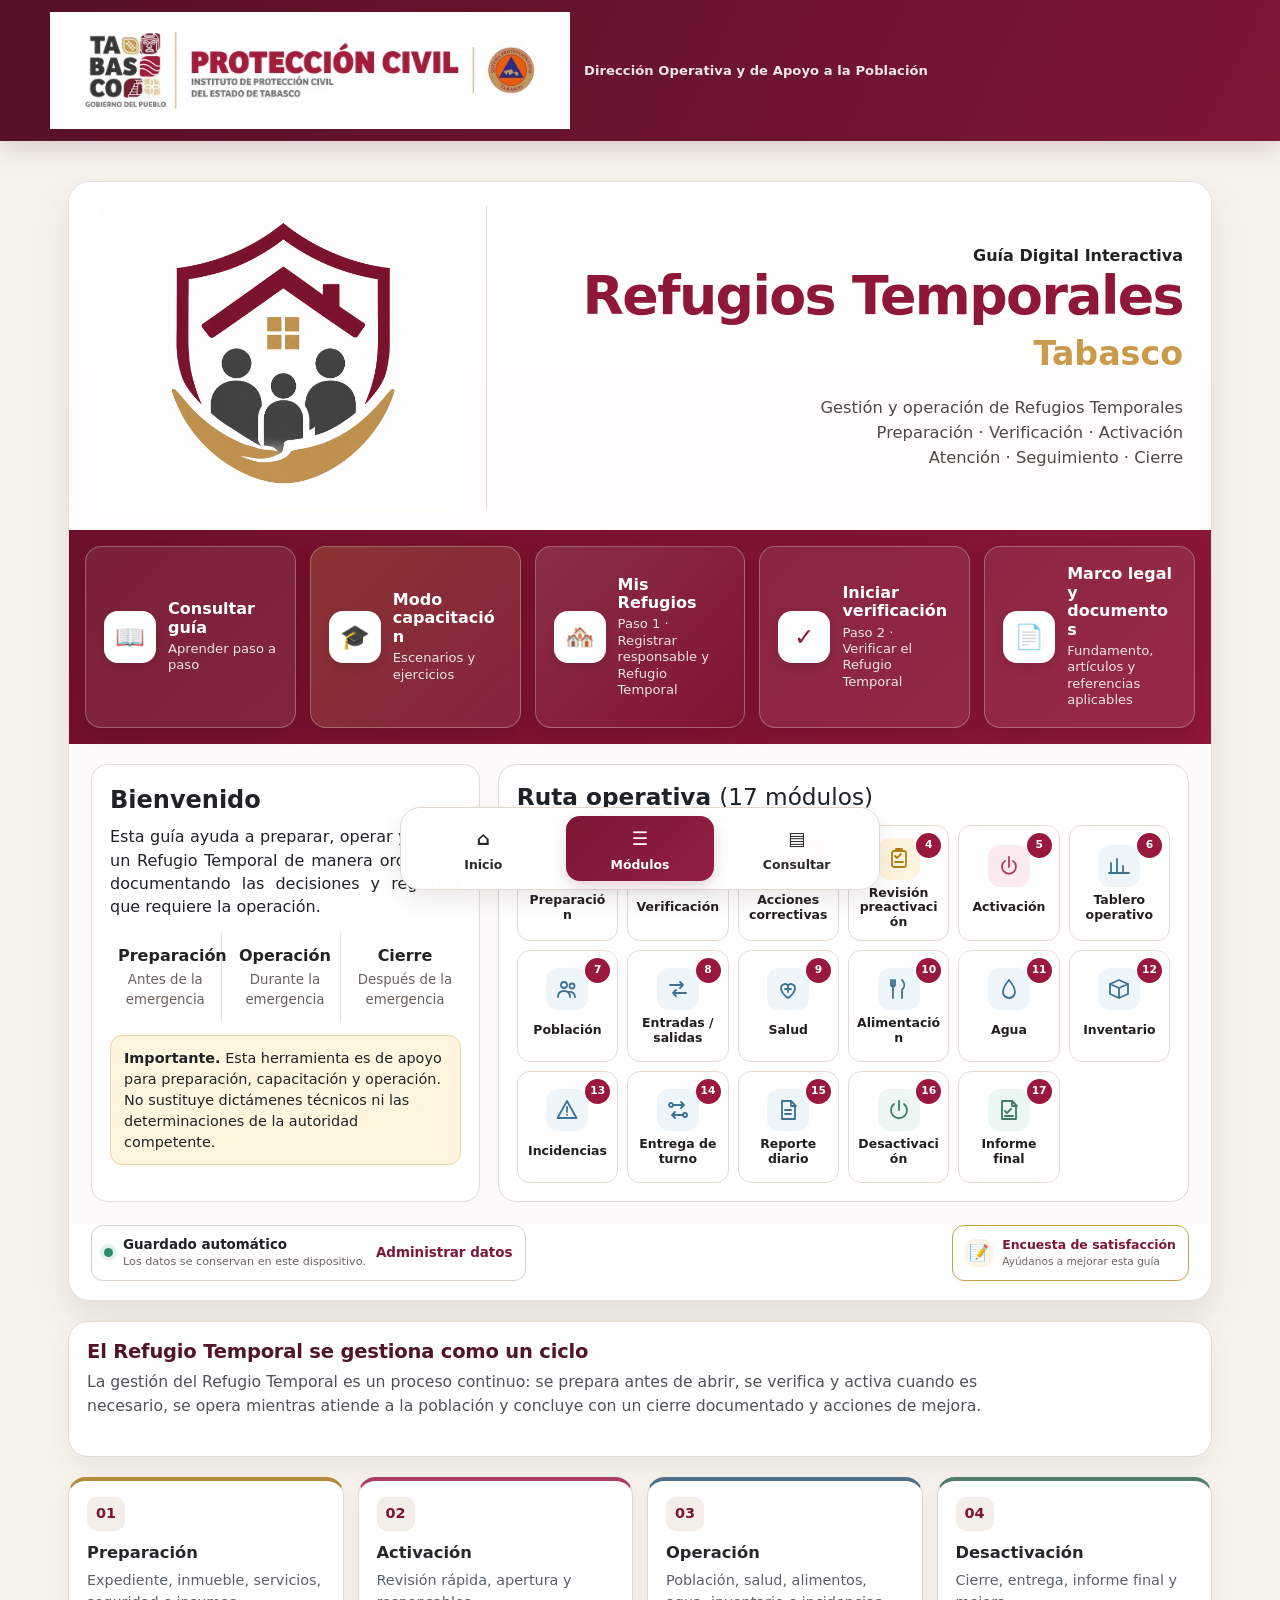
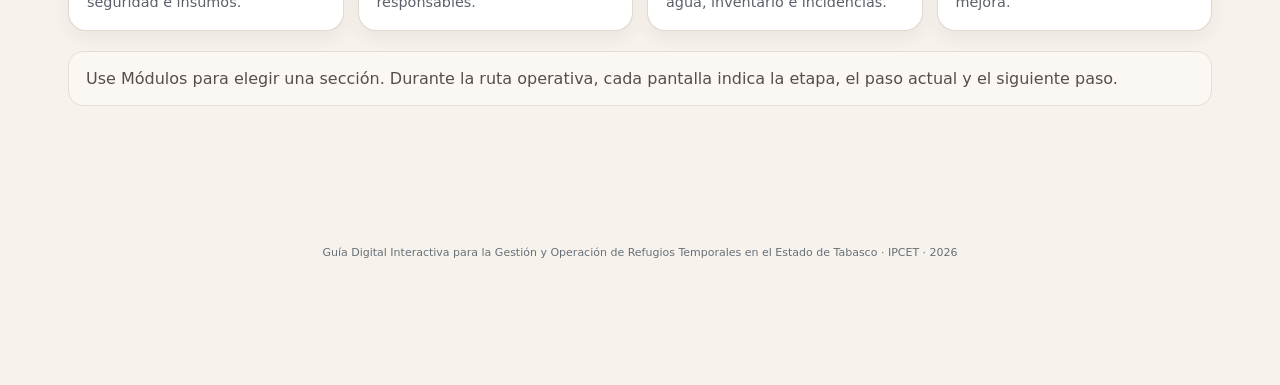
==== index.html @ 78d5c6fa "Add files via upload" ====
<!DOCTYPE html>

<html lang="es">
<head><script async="" src="https://www.googletagmanager.com/gtag/js?id=G-ZYC3YCST48"></script><script>window.dataLayer=window.dataLayer||[];function gtag(){dataLayer.push(arguments);}gtag('js',new Date());gtag('config','G-ZYC3YCST48',{send_page_view:false,allow_google_signals:false,allow_ad_personalization_signals:false});</script>
<meta charset="utf-8"/>
<meta content="width=device-width,initial-scale=1,viewport-fit=cover" name="viewport"/>
<meta content="#7a1833" name="theme-color"/>
<title>Refugios Temporales Tabasco · Guía Digital IPCET</title>
<style>
:root{--vino:#7d1735;--vino2:#571025;--dorado:#b89a62;--crema:#f7f3ec;--papel:#fff;--tinta:#1e2327;--muted:#667079;--line:#e4ded5;--ok:#2f7d5b;--warn:#a86a12;--bad:#b23c42;--soft:#f2eee8;--shadow:0 14px 38px rgba(46,32,27,.09);--r:22px}
*{box-sizing:border-box}html{scroll-behavior:smooth}body{margin:0;background:var(--crema);color:var(--tinta);font-family:Inter,system-ui,-apple-system,"Segoe UI",Roboto,Arial,sans-serif;line-height:1.45}a{color:inherit}.skip{position:absolute;left:-9999px}.top{position:sticky;top:0;z-index:30;background:linear-gradient(115deg,var(--vino2),var(--vino));color:#fff;padding:13px max(18px,env(safe-area-inset-left));box-shadow:0 6px 24px rgba(77,10,35,.18)}.topin{max-width:1180px;margin:auto;display:flex;align-items:center;justify-content:space-between;gap:14px}.brand{display:flex;align-items:center;gap:12px}.mark{width:46px;height:46px;border-radius:50%;border:1px solid rgba(255,255,255,.55);display:grid;place-items:center;font-weight:900;background:rgba(255,255,255,.08)}.brand b{display:block;font-size:14px}.brand small{display:block;opacity:.8;font-size:11px}.topnav{display:flex;gap:7px;overflow:auto;white-space:nowrap}.topnav a{font-size:11px;text-decoration:none;padding:8px 10px;border-radius:999px;background:rgba(255,255,255,.08)}.topnav a:hover{background:rgba(255,255,255,.16)}main{max-width:1180px;margin:auto;padding:22px 18px 90px}.hero{border-radius:30px;overflow:hidden;color:#fff;background:linear-gradient(125deg,rgba(76,12,32,.98),rgba(127,24,54,.94)),radial-gradient(circle at 80% 10%,#d8c096,transparent 35%);box-shadow:var(--shadow);padding:50px;margin-bottom:18px}.kicker{text-transform:uppercase;letter-spacing:.18em;font-size:10px;font-weight:900;color:#e6d4b8}.hero h1{font-size:clamp(36px,6vw,62px);line-height:1;margin:14px 0 12px;max-width:900px}.hero p{max-width:850px;color:#f4e9ed;font-size:16px}.hero-actions{display:flex;gap:10px;flex-wrap:wrap;margin-top:24px}.btn,.linkbtn{appearance:none;border:0;border-radius:12px;padding:12px 16px;font-weight:850;font-size:13px;text-decoration:none;display:inline-flex;align-items:center;justify-content:center;gap:7px;cursor:pointer}.primary{background:var(--vino);color:#fff}.hero .primary{background:#fff;color:var(--vino)}.secondary{background:#eee8e0;color:#493d40}.outline{border:1px solid rgba(255,255,255,.4);color:#fff;background:transparent}.phasegrid{display:grid;grid-template-columns:repeat(4,1fr);gap:12px;margin:20px 0}.phase{background:#fff;border:1px solid var(--line);border-radius:18px;padding:18px;text-decoration:none;box-shadow:0 6px 18px rgba(42,32,28,.04)}.phase span{width:34px;height:34px;display:grid;place-items:center;border-radius:11px;background:var(--soft);color:var(--vino);font-weight:900}.phase b{display:block;margin-top:12px}.phase small{display:block;color:var(--muted);margin-top:3px}.section{scroll-margin-top:88px;margin:34px 0}.section-head{display:flex;justify-content:space-between;gap:14px;align-items:flex-start;margin-bottom:14px}.section-head h2{font-size:30px;line-height:1.08;margin:5px 0}.section-head p{color:var(--muted);max-width:820px;margin:0}.eyebrow{font-size:10px;text-transform:uppercase;letter-spacing:.17em;font-weight:900;color:var(--vino)}.card{background:#fff;border:1px solid var(--line);border-radius:var(--r);padding:22px;box-shadow:0 6px 20px rgba(45,33,28,.04);margin-bottom:14px}.notice{padding:15px 17px;border-radius:15px;background:#fbf8f3;border:1px solid var(--line);color:#554e4a}.notice.warn{background:#fff5e2;border-color:#edd6a7;color:#74500e}.notice.danger{background:#fbe9e9;border-color:#efc5c5;color:#7e292e}.notice.ok{background:#eaf5ef;border-color:#c6dfd1;color:#245e46}.grid2{display:grid;grid-template-columns:repeat(2,minmax(0,1fr));gap:12px}.grid3{display:grid;grid-template-columns:repeat(3,minmax(0,1fr));gap:12px}.grid4{display:grid;grid-template-columns:repeat(4,minmax(0,1fr));gap:12px}.field label,.lab{display:block;font-size:12px;font-weight:800;margin:7px 0 5px;color:#4f4947}.field input,.field select,.field textarea,input[type=text],input[type=number],input[type=tel],input[type=datetime-local],select,textarea{width:100%;border:1px solid #d8d1c7;border-radius:11px;padding:11px 12px;font:inherit;background:#fff}.field textarea,textarea{min-height:92px;resize:vertical}.statrow{display:grid;grid-template-columns:repeat(4,1fr);gap:10px}.stat{padding:16px;border-radius:16px;background:#f4f1ec}.stat small{display:block;color:var(--muted)}.stat strong{font-size:27px}.stat.ok{background:#eaf5ef}.stat.warn{background:#fff3d9}.stat.bad{background:#f9e5e6}.module-detail{border:1px solid var(--line);background:#fff;border-radius:18px;margin:12px 0;overflow:hidden}.module-detail summary{cursor:pointer;display:grid;grid-template-columns:42px 1fr auto;align-items:center;gap:10px;padding:16px 18px;background:#fbf9f6;list-style:none}.module-detail summary::-webkit-details-marker{display:none}.module-detail summary span{width:34px;height:34px;border-radius:11px;background:#efe9e2;display:grid;place-items:center;color:var(--vino);font-weight:900}.module-detail summary b{font-size:16px}.module-detail summary em{font-size:11px;color:var(--muted);font-style:normal}.detail-body{padding:0}.check-row{padding:16px 18px;border-top:1px solid #eee9e2;display:grid;grid-template-columns:minmax(0,1fr) 320px;gap:12px 18px}.check-copy strong{display:block;font-size:14px}.check-copy small{display:block;color:var(--muted);margin-top:5px}.qcode{font-size:10px;color:var(--muted);margin-bottom:5px}.tag{border-radius:999px;padding:3px 7px;font-size:9px;font-weight:900;text-transform:uppercase;letter-spacing:.04em}.tag.crit{background:#f7dfe1;color:var(--bad)}.tag.imp{background:#fff0d5;color:var(--warn)}.tag.inf{background:#e8eef4;color:#375b78}.choices{border:0;padding:0;margin:0;display:grid;grid-template-columns:repeat(2,1fr);gap:7px}.choices label,.mini-choices label{border:1px solid #ded7cd;background:#fff;border-radius:10px;padding:8px 9px;font-size:11px;display:flex;align-items:center;gap:6px}.evidence{grid-column:1/-1;display:grid;grid-template-columns:1fr auto;gap:8px}.photo-label{border:1px dashed #c7bdb2;border-radius:10px;padding:9px 12px;font-size:11px;color:#5c5350;cursor:pointer}.photo-label input{display:none}.progressbox{background:#fff;border:1px solid var(--line);border-radius:16px;padding:14px 17px;margin:12px 0;display:flex;align-items:center;gap:14px}.bar{height:9px;flex:1;background:#ece7e1;border-radius:999px;overflow:hidden}.bar i{height:100%;display:block;background:linear-gradient(90deg,var(--vino),#aa4467);width:0}.quick-row{display:grid;grid-template-columns:46px 1fr 230px;gap:10px;align-items:center;padding:13px 0;border-bottom:1px solid #eee8e1}.quick-row>strong{color:var(--vino)}.mini-choices{display:flex;gap:5px;justify-content:flex-end}.mini-choices label{padding:7px 9px}.calcgrid{display:grid;grid-template-columns:repeat(4,1fr);gap:12px}.calc{background:#fff;border:1px solid var(--line);border-radius:18px;padding:18px}.calc span{font-size:11px;color:var(--muted)}.calc strong{display:block;font-size:26px;margin-top:5px}.tablewrap{overflow:auto;background:#fff;border:1px solid var(--line);border-radius:18px}.tablewrap table{border-collapse:collapse;width:100%;min-width:760px}.tablewrap th,.tablewrap td{text-align:left;padding:12px;border-bottom:1px solid #eee9e2;font-size:12px}.tablewrap th{background:#faf8f5;color:#59514e}.guidegrid{display:grid;grid-template-columns:repeat(2,1fr);gap:12px}.guidecard{background:#fff;border:1px solid var(--line);border-radius:18px;padding:20px}.guidecard h3{margin-top:0;color:var(--vino)}.guidecard ul{padding-left:18px;color:#4d4a48}.guidecard li{margin:6px 0}.rolegrid{display:grid;grid-template-columns:repeat(2,1fr);gap:12px}.role{background:#fff;border:1px solid var(--line);border-radius:18px;padding:18px}.role h4{margin:0 0 7px;color:var(--vino)}.role p{margin:0;color:var(--muted);font-size:13px}.shift-row{display:flex;gap:10px;border-bottom:1px solid #eee8e1;padding:13px 0}.shift-row span{display:block}.shift-row b{display:block}.shift-row small{display:block;color:var(--muted);margin-top:3px}.actions{display:flex;gap:9px;flex-wrap:wrap;margin-top:14px}.subnav{position:sticky;bottom:10px;z-index:20;background:rgba(255,255,255,.94);backdrop-filter:blur(10px);border:1px solid var(--line);border-radius:18px;padding:8px;display:flex;gap:6px;overflow:auto;box-shadow:var(--shadow)}.subnav a{text-decoration:none;font-size:11px;font-weight:800;padding:9px 11px;border-radius:11px;white-space:nowrap}.subnav a:hover{background:#efeae3}.source{font-size:11px;color:var(--muted)}.foot{text-align:center;color:var(--muted);font-size:11px;margin:34px 0}.only-js{display:none}.js .only-js{display:inline-flex}.noscript{margin-bottom:15px}.training{border:2px dashed #d0b77d;background:#fffaf0}.hidden{display:none!important}@media(max-width:850px){.topnav{display:none}.hero{padding:34px 25px}.phasegrid,.grid4,.calcgrid,.statrow{grid-template-columns:repeat(2,1fr)}.grid3{grid-template-columns:1fr}.guidegrid,.rolegrid{grid-template-columns:1fr}.check-row{grid-template-columns:1fr}.evidence{grid-column:auto}.quick-row{grid-template-columns:42px 1fr}.mini-choices{grid-column:1/-1;justify-content:flex-start}.grid2{grid-template-columns:1fr}.section-head{display:block}.module-detail summary{grid-template-columns:38px 1fr}.module-detail summary em{grid-column:2}.subnav{border-radius:15px}}
@media(max-width:520px){main{padding:15px 14px 85px}.hero{border-radius:22px;padding:28px 21px}.hero h1{font-size:40px}.phasegrid,.calcgrid,.statrow{grid-template-columns:1fr 1fr}.card{padding:17px}.check-row{padding:14px}.choices{grid-template-columns:1fr 1fr}.evidence{grid-template-columns:1fr}.brand small{display:none}}
@media print{.top,.subnav,.actions,.photo-label,.noscript{display:none!important}body{background:#fff}.hero{color:#000;background:#fff;box-shadow:none;border:1px solid #ddd}.hero p{color:#333}.section{page-break-inside:auto}.module-detail{break-inside:avoid}.check-row{break-inside:avoid}.card{box-shadow:none}.hero .kicker{color:#7d1735}}

/* v8 · Rediseño responsive y experiencia móvil */
.mark-text{width:auto;min-width:58px;padding:0 11px;border-radius:14px;font-size:12px;letter-spacing:.08em}
.moregrid{display:grid;grid-template-columns:repeat(4,minmax(0,1fr));gap:10px}.moregrid a{background:#fff;border:1px solid var(--line);border-radius:15px;padding:15px;text-decoration:none;font-weight:800;box-shadow:0 4px 14px rgba(45,33,28,.035)}
.subnav{display:grid;grid-template-columns:repeat(5,1fr);overflow:visible;position:fixed;left:max(10px,env(safe-area-inset-left));right:max(10px,env(safe-area-inset-right));bottom:max(8px,env(safe-area-inset-bottom));max-width:700px;margin:auto;padding:7px 6px;border-radius:20px}
.subnav a{min-width:0;padding:7px 3px;text-align:center;display:flex;flex-direction:column;align-items:center;gap:2px;font-size:10px}.subnav a span{font-size:16px;line-height:1}.subnav a b{font-size:10px}.subnav a:active{background:#f2ece6}
.field input,.field select,.field textarea,input[type=text],input[type=number],input[type=tel],input[type=datetime-local],input[type=date],input[type=time],select,textarea{min-height:48px;padding:10px 12px}
.field textarea,textarea{min-height:86px}
.section-head h2{letter-spacing:-.02em}.card h3{margin-top:0}.actions .btn,.actions .linkbtn{min-height:46px}
@media(max-width:850px){main{padding-bottom:110px}.moregrid{grid-template-columns:repeat(2,minmax(0,1fr))}.top{padding-top:max(11px,env(safe-area-inset-top));}.topin{gap:8px}.brand{min-width:0}.brand b{font-size:13px;white-space:nowrap;overflow:hidden;text-overflow:ellipsis}.hero{margin-top:2px}.grid2,.grid3,.grid4,.calcgrid,.statrow{grid-template-columns:1fr}.phasegrid{grid-template-columns:repeat(2,1fr)}.check-row{grid-template-columns:1fr}.quick-row{grid-template-columns:36px 1fr}.mini-choices{grid-column:1/-1;display:grid;grid-template-columns:repeat(3,1fr);width:100%}.choices{grid-template-columns:repeat(2,1fr)}.evidence{grid-template-columns:1fr}.tablewrap table{min-width:620px}}
@media(max-width:600px){body{font-size:15px}.top{padding-left:14px;padding-right:14px}.mark-text{min-width:52px;height:40px;font-size:10px}.brand small{display:none}.brand b{font-size:14px}.hero{padding:27px 20px;border-radius:21px}.hero h1{font-size:34px;line-height:1.03}.hero p{font-size:14px}.hero-actions{display:grid;grid-template-columns:1fr}.hero-actions .linkbtn{width:100%;min-height:48px}.phasegrid{grid-template-columns:1fr 1fr;gap:8px}.phase{padding:14px}.phase b{font-size:13px}.phase small{font-size:11px}.section{margin:26px 0;scroll-margin-top:76px}.section-head h2{font-size:27px}.section-head p{font-size:14px}.card{padding:16px;border-radius:18px}.grid2,.grid3,.grid4,.calcgrid,.statrow,.guidegrid,.rolegrid{grid-template-columns:1fr!important}.field label,.lab{font-size:13px}.field input,.field select,.field textarea,input[type=text],input[type=number],input[type=tel],input[type=datetime-local],input[type=date],input[type=time],select,textarea{font-size:16px;min-height:48px}.stat{padding:14px}.stat strong{font-size:24px}.module-detail{border-radius:16px}.module-detail summary{padding:14px;grid-template-columns:36px 1fr}.module-detail summary b{font-size:14px}.check-row{padding:14px 14px 16px;gap:10px}.check-copy strong{font-size:14px;line-height:1.35}.choices{grid-template-columns:1fr 1fr}.choices label,.mini-choices label{min-height:44px;font-size:12px}.progressbox{display:block}.progressbox .bar{margin-top:9px}.calc{padding:15px}.calc strong{font-size:23px}.moregrid{grid-template-columns:1fr 1fr;gap:8px}.moregrid a{padding:13px 11px;font-size:12px}.actions{display:grid;grid-template-columns:1fr}.actions .btn,.actions .linkbtn{width:100%}.subnav{left:8px;right:8px;bottom:max(7px,env(safe-area-inset-bottom));padding:6px 4px}.subnav a{padding:6px 1px}.subnav a b{font-size:9px}.subnav a span{font-size:15px}.tablewrap{margin-left:-2px;margin-right:-2px}.source{font-size:10px}}
@media(max-width:390px){main{padding-left:11px;padding-right:11px}.hero h1{font-size:31px}.phasegrid,.moregrid{grid-template-columns:1fr}.choices{grid-template-columns:1fr 1fr}.subnav a b{font-size:8.5px}.section-head h2{font-size:25px}}

/* v8 · Navegación por módulos desplegables */
.section.collapsible{margin:14px 0;border:1px solid var(--line);border-radius:22px;background:rgba(255,255,255,.42);overflow:hidden;box-shadow:0 5px 18px rgba(45,33,28,.035)}
.section.collapsible>.section-head{margin:0;padding:17px 18px;align-items:center;background:#fff;cursor:pointer}
.section.collapsible>.section-head h2{font-size:23px;margin:3px 0 4px}
.section.collapsible>.section-head p{font-size:13px;display:-webkit-box;-webkit-line-clamp:2;-webkit-box-orient:vertical;overflow:hidden}

.section.collapsible.is-open{background:transparent;border-color:transparent;overflow:visible;box-shadow:none}
.section.collapsible.is-open>.section-head{border:1px solid var(--line);border-radius:20px;margin-bottom:12px;box-shadow:0 5px 18px rgba(45,33,28,.035)}
.section-toggle{flex:0 0 auto;border:1px solid #ded6cc;background:#f3eee8;color:#4a4140;border-radius:12px;min-height:44px;padding:9px 13px;font:inherit;font-size:12px;font-weight:850;cursor:pointer;white-space:nowrap}
.section.is-open .section-toggle{background:var(--vino);color:#fff;border-color:var(--vino)}
.section-toggle:focus-visible,.section-head:focus-within{outline:3px solid rgba(125,23,53,.18);outline-offset:2px}
.section.collapsible .card:last-child,.section.collapsible .tablewrap:last-child{margin-bottom:4px}
.module-detail.verify-group:not([open]) .detail-body{display:none}
@media(max-width:850px){.section.collapsible>.section-head{display:grid;grid-template-columns:minmax(0,1fr) auto;gap:10px;padding:15px}.section.collapsible>.section-head>div:first-child{min-width:0}.section.collapsible>.section-head>.tag{grid-column:1}.section-toggle{grid-column:2;grid-row:1 / span 2;align-self:center;padding:9px 11px}.section.collapsible>.section-head h2{font-size:21px}.section.collapsible>.section-head p{-webkit-line-clamp:2}.section.collapsible.is-open>.section-head{border-radius:17px}}
@media(max-width:520px){.section.collapsible{border-radius:18px}.section.collapsible>.section-head{padding:13px}.section.collapsible>.section-head h2{font-size:19px}.section.collapsible>.section-head p{font-size:12px}.section-toggle{font-size:11px;min-height:42px;padding:8px 9px}}

/* v10 · Guardado local y respaldo */
.save-panel{display:flex;align-items:center;justify-content:space-between;gap:12px;flex-wrap:wrap;background:#fff;border:1px solid var(--line);border-radius:18px;padding:13px 15px;margin:0 0 18px;box-shadow:0 5px 18px rgba(45,33,28,.035)}
.save-state{display:flex;align-items:center;gap:10px;min-width:0}.save-dot{width:10px;height:10px;border-radius:50%;background:var(--ok);box-shadow:0 0 0 4px rgba(47,125,91,.10);flex:0 0 auto}.save-dot.pending{background:var(--warn);box-shadow:0 0 0 4px rgba(168,106,18,.10)}.save-dot.error{background:var(--bad);box-shadow:0 0 0 4px rgba(178,60,66,.10)}
.save-copy b{display:block;font-size:12px}.save-copy small{display:block;color:var(--muted);font-size:10px;margin-top:1px}.save-tools{display:flex;gap:7px;flex-wrap:wrap}.save-tools .btn{padding:9px 11px;font-size:11px;min-height:40px}.filebtn input{display:none}
@media(max-width:520px){.save-panel{align-items:stretch}.save-state{width:100%}.save-tools{display:grid;grid-template-columns:1fr 1fr;width:100%}.save-tools .btn{width:100%}.save-tools .wide{grid-column:1/-1}}

/* v10 · Navegación por pantallas independientes, compatible sin JavaScript */
.section.collapsible,.module-menu-page{display:none!important;margin:20px 0 34px;border:0;background:transparent;box-shadow:none;overflow:visible}
.section.collapsible:target,.module-menu-page:target{display:block!important}
.section.collapsible:target>:not(.section-head){display:revert!important}
.section.collapsible:target>.grid2,.section.collapsible:target>.grid3,.section.collapsible:target>.grid4,.section.collapsible:target>.guidegrid,.section.collapsible:target>.rolegrid{display:grid!important}
.section.collapsible:target>.card,.section.collapsible:target>.tablewrap,.section.collapsible:target>.progressbox,.section.collapsible:target>.module-detail,.section.collapsible:target>.actions{display:block}
.section.collapsible>.section-head,.module-menu-page>.section-head{display:flex;background:#fff;border:1px solid var(--line);border-radius:20px;padding:16px 18px;margin-bottom:14px;box-shadow:0 5px 18px rgba(45,33,28,.035)}
.section-toggle{display:inline-flex;align-items:center;justify-content:center;text-decoration:none}
.module-menu-groups{display:grid;gap:16px}
.menu-group{background:#fff;border:1px solid var(--line);border-radius:22px;padding:18px;box-shadow:0 6px 20px rgba(45,33,28,.04)}
.menu-group h3{margin:0 0 13px;color:var(--vino);font-size:17px}
.module-menu-grid{display:grid;grid-template-columns:repeat(3,minmax(0,1fr));gap:10px}
.module-menu-grid a{min-width:0;text-decoration:none;border:1px solid var(--line);border-radius:16px;padding:15px;background:#fbfaf8;display:grid;grid-template-columns:36px 1fr;gap:2px 9px;align-items:center}
.module-menu-grid a span{grid-row:1/3;width:34px;height:34px;border-radius:11px;background:#efe9e2;display:grid;place-items:center;font-size:18px}
.module-menu-grid a b{font-size:13px;line-height:1.2}.module-menu-grid a small{color:var(--muted);font-size:10px;line-height:1.3}
.module-menu-grid a:active{background:#f1ebe5}
/* Ocultar portada y accesos de inicio cuando se abre cualquier pantalla de módulo. */
body:has(.section.collapsible:target) .hero,
body:has(.section.collapsible:target) .phasegrid,
body:has(.section.collapsible:target) .accordion-help,
body:has(.module-menu-page:target) .hero,
body:has(.module-menu-page:target) .phasegrid,
body:has(.module-menu-page:target) .accordion-help{display:none!important}
/* El panel de guardado permanece disponible, pero compacto dentro de módulos. */
body:has(.section.collapsible:target) .save-panel,
body:has(.module-menu-page:target) .save-panel{margin:8px 0 14px;padding:10px 12px;border-radius:15px}
/* Los antiguos estados de acordeón dejan de controlar la pantalla. */
.section.collapsible.is-open{display:none!important}
.section.collapsible.is-open:target{display:block!important}
@media(max-width:850px){.module-menu-grid{grid-template-columns:repeat(2,minmax(0,1fr))}.section.collapsible>.section-head,.module-menu-page>.section-head{display:grid;grid-template-columns:minmax(0,1fr) auto;gap:10px}.section-toggle{align-self:start}}
@media(max-width:520px){.module-menu-grid{grid-template-columns:1fr}.menu-group{padding:14px}.module-menu-grid a{min-height:66px}.section.collapsible,.module-menu-page{margin-top:10px}.section.collapsible>.section-head,.module-menu-page>.section-head{padding:13px;border-radius:17px}}

/* v11 · Portada, menú compacto y capacitación funcional sin depender de JavaScript */
.hero{position:relative}
.home-menu-chip{position:absolute;right:24px;top:22px;display:inline-flex;align-items:center;justify-content:center;min-width:82px;min-height:46px;padding:10px 16px;border-radius:18px;background:#f1ebe3;color:#4c4441!important;border:1px solid #d8cec3;text-decoration:none;font-weight:850;box-shadow:0 4px 12px rgba(35,25,20,.08)}
.home-menu-chip:active{transform:translateY(1px)}
.hero-main-actions{display:grid;grid-template-columns:1fr;gap:12px;margin-top:26px;max-width:760px}
.hero-main-actions .linkbtn{width:100%;min-height:58px;border-radius:16px;font-size:15px}
.hero-main-actions .outline{border:1px solid rgba(255,255,255,.45)}
.training-intro{display:grid;grid-template-columns:repeat(3,minmax(0,1fr));gap:12px}
.training-card{display:flex;flex-direction:column;gap:10px;background:#fff;border:1px solid var(--line);border-radius:18px;padding:18px;text-decoration:none}
.training-card b{color:var(--vino);font-size:16px}.training-card p{margin:0;color:var(--muted);font-size:13px}.training-card span{font-size:28px}.training-card .go{margin-top:auto;color:var(--vino);font-weight:850;font-size:12px}
.practice-step{background:#fff;border:1px solid var(--line);border-radius:16px;padding:16px;margin:10px 0}
.practice-step h4{margin:0 0 6px;color:var(--vino)}
.practice-step p{margin:0 0 10px;color:#504b48}
.answer-box{margin-top:10px;border:1px solid #e2d9cf;border-radius:12px;background:#faf7f2;padding:0 12px}
.answer-box summary{cursor:pointer;font-weight:800;padding:12px 0;color:var(--vino)}
.training-route{display:grid;grid-template-columns:repeat(auto-fit,minmax(210px,1fr));gap:10px;margin-top:16px;align-items:stretch}.training-route a{display:flex;align-items:center;justify-content:center;min-height:48px;background:#eee8e0;border:1px solid #e0d8ce;border-radius:14px;padding:11px 14px;text-decoration:none;font-weight:800;font-size:13px;line-height:1.25;text-align:center;overflow-wrap:anywhere}.training-route a:hover{background:#e7dfd5}@media(max-width:600px){.training-route{grid-template-columns:1fr;gap:10px}.training-route a{width:100%;min-height:50px;font-size:14px;padding:12px 14px}}
@media(max-width:850px){.training-intro{grid-template-columns:1fr}.home-menu-chip{right:18px;top:16px}}
@media(max-width:520px){.home-menu-chip{right:16px;top:14px;min-width:78px;min-height:44px;border-radius:16px}.hero{padding-top:76px}.hero-main-actions .linkbtn{min-height:54px;font-size:14px}}

/* v13 · Recorrido guiado de consulta con avance, navegación secuencial e interactividad */
.guide-course{display:grid;grid-template-columns:minmax(0,1fr) 260px;gap:16px;align-items:start}
.guide-progress-card{background:#fff;border:1px solid var(--line);border-radius:20px;padding:18px;position:sticky;top:82px}
.guide-progress-card h3{margin:0 0 8px;color:var(--vino)}
.guide-progress-number{font-size:34px;font-weight:900;line-height:1;color:var(--vino)}
.guide-progress-list{display:grid;gap:7px;margin-top:14px}
.guide-progress-list a{display:grid;grid-template-columns:28px 1fr auto;align-items:center;gap:8px;text-decoration:none;padding:9px 10px;border:1px solid var(--line);border-radius:12px;background:#fbfaf8;font-size:12px}
.guide-progress-list a .dot{width:24px;height:24px;border-radius:50%;display:grid;place-items:center;background:#eee8e1;color:#625a56;font-weight:900;font-size:10px}
.guide-progress-list a.done .dot{background:#e7f3ec;color:var(--ok)}
.guide-progress-list a.done{border-color:#cde1d5;background:#f5fbf7}
.guide-lesson{max-width:900px;margin-inline:auto}
.guide-lesson .lesson-meta{display:flex;gap:8px;flex-wrap:wrap;margin:0 0 14px}
.lesson-chip{display:inline-flex;align-items:center;gap:5px;padding:6px 9px;border-radius:999px;background:#f1ece6;color:#5a504d;font-size:10px;font-weight:850}
.lesson-body{background:#fff;border:1px solid var(--line);border-radius:22px;padding:22px;box-shadow:0 6px 20px rgba(45,33,28,.04)}
.lesson-body h3{color:var(--vino);margin:20px 0 8px}.lesson-body h3:first-child{margin-top:0}
.lesson-body ul,.lesson-body ol{padding-left:20px}.lesson-body li{margin:7px 0}
.learning-action{border:1px solid #e1d7c9;border-radius:18px;padding:17px;margin:18px 0;background:#fbf8f3}
.learning-action.interact{border-left:5px solid #8b4660}.learning-action.reflect{border-left:5px solid #b89a62}.learning-action.reinforce{border-left:5px solid #4c7a68}
.learning-action .action-type{font-size:10px;text-transform:uppercase;letter-spacing:.12em;font-weight:900;color:var(--vino);margin-bottom:5px}
.learning-action h4{margin:0 0 8px;font-size:16px}.learning-action p{margin:7px 0;color:#514b48}
.learning-action details{margin-top:10px;border-top:1px solid #e5ddd3;padding-top:10px}.learning-action details summary{cursor:pointer;font-weight:850;color:var(--vino)}
.quiz-options{display:grid;gap:8px;margin-top:10px}.quiz-options label{display:flex;align-items:flex-start;gap:9px;padding:11px;border:1px solid #ddd5cb;border-radius:12px;background:#fff;font-size:13px}
.reflection-box textarea{min-height:84px;background:#fff}.micro-check{display:grid;gap:8px;margin-top:10px}.micro-check label{display:flex;align-items:flex-start;gap:9px;padding:9px 0;border-bottom:1px solid #ebe5dd;font-size:13px}
.lesson-nav{display:grid;grid-template-columns:1fr auto 1fr;gap:10px;align-items:center;margin-top:18px}.lesson-nav a{text-decoration:none;min-height:46px;border-radius:13px;padding:11px 14px;font-weight:850;display:flex;align-items:center;justify-content:center;border:1px solid var(--line);background:#f3eee8}.lesson-nav .next{background:var(--vino);color:#fff;border-color:var(--vino)}.lesson-nav .back{justify-self:start}.lesson-nav .next{justify-self:end}.lesson-nav .guide-home{font-size:11px;color:var(--muted);background:transparent;border:0;padding:6px}
.lesson-complete{display:flex;align-items:center;justify-content:space-between;gap:12px;margin-top:18px;padding:14px 16px;border-radius:15px;background:#f7f3ed;border:1px solid var(--line)}
.lesson-complete button{min-height:44px}.lesson-complete .done-note{font-size:12px;color:var(--muted)}
.final-score{display:grid;grid-template-columns:repeat(3,1fr);gap:10px;margin:14px 0}.final-score>div{background:#f5f1eb;border-radius:15px;padding:14px;text-align:center}.final-score strong{display:block;font-size:24px;color:var(--vino)}
@media(max-width:850px){.guide-course{grid-template-columns:1fr}.guide-progress-card{position:static}.guide-progress-list{grid-template-columns:repeat(2,minmax(0,1fr))}.lesson-body{padding:18px}.lesson-nav{grid-template-columns:1fr 1fr}.lesson-nav .guide-home{grid-column:1/-1;grid-row:2}.lesson-nav .back,.lesson-nav .next{width:100%;justify-self:stretch}.final-score{grid-template-columns:1fr 1fr}}
@media(max-width:520px){.guide-progress-list{grid-template-columns:1fr}.lesson-body{padding:15px;border-radius:18px}.lesson-nav{grid-template-columns:1fr 1fr}.lesson-complete{display:block}.lesson-complete button{width:100%;margin-top:9px}.quiz-options label{font-size:12px}.final-score{grid-template-columns:1fr}}



/* v15 · Código cromático por módulos y ejercicios */
/* La identidad general conserva vino IPCET; el color secundario cambia para orientar al usuario. */
.section.collapsible,.module-menu-page{--module-accent:var(--vino);--module-soft:#f7eef1;--module-dark:#6d1731}

/* Preparación */
#preparacion,#verificacion,#acciones,#rapida{--module-accent:#9a6b1f;--module-soft:#fff6df;--module-dark:#70501c}
/* Activación */
#activacion{--module-accent:#b44a2b;--module-soft:#fff0e9;--module-dark:#7e331f}
/* Operación general y población */
#operacion,#poblacion,#movimientos{--module-accent:#316d79;--module-soft:#eaf5f7;--module-dark:#24515a}
/* Salud */
#salud{--module-accent:#28725d;--module-soft:#e9f6f0;--module-dark:#1d5948}
/* Alimentación */
#alimentacion{--module-accent:#a45f20;--module-soft:#fff2e5;--module-dark:#754417}
/* Agua y saneamiento */
#agua{--module-accent:#317aa2;--module-soft:#eaf5fb;--module-dark:#245c79}
/* Inventario */
#inventario{--module-accent:#66568e;--module-soft:#f0edf8;--module-dark:#4c406c}
/* Incidencias */
#incidencias{--module-accent:#a53c45;--module-soft:#fbecee;--module-dark:#7b2d34}
/* Turno y reporte */
#turno,#reporte{--module-accent:#465c87;--module-soft:#edf1f8;--module-dark:#344564}
/* Cierre */
#desactivacion,#informe-final{--module-accent:#59655d;--module-soft:#eef2ef;--module-dark:#414b45}
/* Consulta y fuentes */
#consulta,#funciones,#fuentes{--module-accent:#7d1735;--module-soft:#f7eef1;--module-dark:#571025}
/* Capacitación */
#capacitacion,#cap-a,#cap-a2,#cap-b,#cap-b2,#cap-c,#cap-c1,#cap-c2,#cap-c3,#cap-c4,#cap-c5,#cap-c6,#cap-c7{--module-accent:#8a5c14;--module-soft:#fff7e5;--module-dark:#65430f}

.section.collapsible:target>.section-head,.module-menu-page:target>.section-head{
  border-left:6px solid var(--module-accent);
  background:linear-gradient(100deg,var(--module-soft),#fff 58%);
}
.section.collapsible:target .eyebrow,.module-menu-page:target .eyebrow{color:var(--module-accent)}
.section.collapsible:target .section-toggle,.module-menu-page:target .section-toggle{border-color:color-mix(in srgb,var(--module-accent) 30%,#ddd);color:var(--module-dark);background:var(--module-soft)}
.section.collapsible:target .primary{background:var(--module-accent)}
.section.collapsible:target .progressbox .bar i{background:var(--module-accent)}

/* Temas de consulta: alternar familias cromáticas para reconocer cambio de tema. */
#guia-01,#guia-05{--module-accent:#9a6b1f;--module-soft:#fff6df;--module-dark:#70501c}
#guia-02,#guia-03{--module-accent:#416f82;--module-soft:#edf6f8;--module-dark:#315564}
#guia-04{--module-accent:#317aa2;--module-soft:#eaf5fb;--module-dark:#245c79}
#guia-06,#guia-08{--module-accent:#28725d;--module-soft:#e9f6f0;--module-dark:#1d5948}
#guia-07{--module-accent:#a45f20;--module-soft:#fff2e5;--module-dark:#754417}
#guia-09{--module-accent:#66568e;--module-soft:#f0edf8;--module-dark:#4c406c}
#guia-10{--module-accent:#59655d;--module-soft:#eef2ef;--module-dark:#414b45}
.guide-lesson:target .lesson-chip{background:var(--module-soft);color:var(--module-dark);border:1px solid color-mix(in srgb,var(--module-accent) 22%,#ddd)}
.guide-lesson:target .lesson-body h3{color:var(--module-dark)}
.guide-lesson:target .lesson-nav .next,.guide-lesson:target .guide-complete{background:var(--module-accent);border-color:var(--module-accent)}

/* Cada tipo de ejercicio conserva un color constante en todos los temas. */
.learning-action{position:relative;overflow:hidden;border-width:1px 1px 1px 6px}
.learning-action.interact{border-color:#bed5e5;border-left-color:#3f7fa6;background:#eef7fc}
.learning-action.interact .action-type{color:#286486}
.learning-action.reflect{border-color:#ead9ae;border-left-color:#b58a31;background:#fff8e8}
.learning-action.reflect .action-type{color:#86631e}
.learning-action.reinforce{border-color:#c8dfd5;border-left-color:#3c8066;background:#eef8f3}
.learning-action.reinforce .action-type{color:#28634e}
.learning-action details{background:rgba(255,255,255,.58);border-radius:12px;padding:10px 12px;margin-top:12px;border-top:0}
.learning-action details summary{color:inherit}

/* Capacitación: cada escenario tiene identidad propia. */
.training-card:nth-child(1){border-top:5px solid #3f8063;background:#f2faf6}
.training-card:nth-child(1) b,.training-card:nth-child(1) .go{color:#2d684f}
.training-card:nth-child(2){border-top:5px solid #b98b2f;background:#fff9ea}
.training-card:nth-child(2) b,.training-card:nth-child(2) .go{color:#805e18}
.training-card:nth-child(3){border-top:5px solid #a6454c;background:#fff1f2}
.training-card:nth-child(3) b,.training-card:nth-child(3) .go{color:#7c3036}
#cap-a .practice-step{border-left:5px solid #3f8063;background:#f4faf7}
#cap-a .practice-step h4{color:#2d684f}
#cap-b .practice-step{border-left:5px solid #b98b2f;background:#fff9ec}
#cap-b .practice-step h4{color:#805e18}
#cap-c .practice-step{border-left:5px solid #a6454c;background:#fff3f4}
#cap-c .practice-step h4{color:#7c3036}

/* Menú: color por fase sin perder uniformidad. */
.menu-group:nth-child(1){border-top:5px solid #9a6b1f}
.menu-group:nth-child(2){border-top:5px solid #b44a2b}
.menu-group:nth-child(3){border-top:5px solid #316d79}
.menu-group:nth-child(4){border-top:5px solid #59655d}
.menu-group:nth-child(1) h3{color:#70501c}.menu-group:nth-child(2) h3{color:#7e331f}.menu-group:nth-child(3) h3{color:#24515a}.menu-group:nth-child(4) h3{color:#414b45}

/* Compatibilidad: si color-mix no existe, los fondos/bordes anteriores mantienen legibilidad. */
@media(max-width:600px){
  .section.collapsible:target>.section-head,.module-menu-page:target>.section-head{border-left-width:5px}
  .learning-action{border-left-width:5px}
}


/* v16 · Orientación reforzada y capacitación guiada */
.orientation{background:#fff;border:1px solid var(--line);border-left:5px solid var(--module-accent,var(--vino));border-radius:16px;padding:14px 16px;margin:0 0 14px;display:grid;grid-template-columns:auto 1fr;gap:10px 14px;align-items:start}.orientation .where{font-size:10px;font-weight:900;letter-spacing:.13em;text-transform:uppercase;color:var(--module-accent,var(--vino));padding-top:2px}.orientation strong{display:block;font-size:15px}.orientation p{margin:3px 0 0;color:var(--muted);font-size:12px}.training-how{display:grid;grid-template-columns:repeat(3,minmax(0,1fr));gap:10px;margin:14px 0}.training-how .how{background:#fff;border:1px solid var(--line);border-radius:16px;padding:16px}.training-how .how span{width:34px;height:34px;display:grid;place-items:center;border-radius:11px;background:var(--module-soft,#f4efe7);color:var(--module-dark,var(--vino));font-weight:900;margin-bottom:8px}.training-how .how b{display:block;margin-bottom:4px}.training-how .how small{display:block;color:var(--muted);line-height:1.4}.scenario-map{display:grid;gap:10px;margin:14px 0}.scenario-step{background:#fff;border:1px solid var(--line);border-radius:18px;padding:18px;display:grid;grid-template-columns:42px 1fr;gap:12px;align-items:start}.scenario-step .num{width:38px;height:38px;border-radius:12px;background:var(--module-soft,#f4efe7);color:var(--module-dark,var(--vino));display:grid;place-items:center;font-weight:950}.scenario-step h4{margin:0 0 5px}.scenario-step p{margin:0;color:var(--muted);font-size:13px}.scenario-step .step-actions{grid-column:2;display:flex;gap:8px;flex-wrap:wrap;margin-top:8px}.scenario-step .step-actions a{font-size:12px;font-weight:850;text-decoration:none;padding:10px 12px;border-radius:10px;background:var(--module-soft,#f1ece6);color:var(--module-dark,var(--vino));border:1px solid color-mix(in srgb,var(--module-accent,var(--vino)) 20%,#ddd)}.training-progress{background:var(--module-soft,#fff8e8);border:1px solid color-mix(in srgb,var(--module-accent,var(--vino)) 25%,#ddd);border-radius:16px;padding:14px 16px;margin:14px 0}.training-progress b{display:block}.training-progress small{color:var(--muted)}.training-nav{display:grid;grid-template-columns:1fr 1fr 1fr;gap:8px;margin-top:16px}.training-nav a{text-align:center;text-decoration:none;border-radius:12px;padding:12px 10px;font-weight:850;background:#eee8e0}.training-nav .next{background:var(--module-accent,var(--vino));color:#fff}.practice-focus{background:#fff;border:1px solid var(--line);border-radius:18px;padding:20px;margin-bottom:14px}.practice-focus h3{margin:0 0 6px}.practice-focus .goal{color:var(--muted);margin:0 0 14px}.practice-focus .instruction{padding:12px 14px;border-radius:12px;background:var(--module-soft,#f7f3ec);margin:12px 0}.practice-focus .expected{padding:12px 14px;border-left:4px solid var(--module-accent,var(--vino));background:#fff;border-radius:0 12px 12px 0;margin-top:12px}.practice-focus .expected b{display:block;margin-bottom:3px}.training-route{display:none!important}
@media(max-width:700px){.training-how{grid-template-columns:1fr}.training-nav{grid-template-columns:1fr}.scenario-step{grid-template-columns:38px 1fr}.scenario-step .step-actions{grid-column:1/-1}.orientation{grid-template-columns:1fr}.orientation .where{padding-top:0}}

/* v17 · navegación de capacitación robusta para iPhone/visores */
.training-nav{display:flex!important;flex-direction:column!important;gap:10px!important;width:100%!important;margin-top:18px!important;align-items:stretch!important}
.training-nav a{display:flex!important;align-items:center!important;justify-content:center!important;width:100%!important;max-width:100%!important;min-width:0!important;box-sizing:border-box!important;min-height:52px!important;padding:13px 16px!important;white-space:normal!important;overflow-wrap:anywhere!important;line-height:1.2!important;border-radius:14px!important}
.training-nav .next{order:-1;font-weight:900!important}
.training-nav a:not(.next){background:#eee8e0!important;color:#292725!important}
.training-nav .next{background:var(--module-accent,var(--vino))!important;color:#fff!important}
@media(min-width:900px){.training-nav{display:grid!important;grid-template-columns:1fr 1fr 1fr!important}.training-nav .next{order:initial}}
@media(max-width:899px){.training-nav .next::before{content:'Continuar · ';font-weight:700}.training-nav a[href="#capacitacion"]{font-size:14px!important}}

/* v20 · navegación inferior consistente entre módulos */
.module-step-nav{margin:28px 0 6px;display:grid;grid-template-columns:1fr .72fr 1fr;gap:10px;align-items:stretch}
.module-step-nav a{min-width:0;min-height:52px;padding:12px 10px;border-radius:16px;border:1px solid #d8d0c4;text-decoration:none;font-weight:800;font-size:15px;line-height:1.15;display:flex;align-items:center;justify-content:center;text-align:center;box-sizing:border-box}
.module-step-prev,.module-step-menu{background:#eee8de;color:#3f3936}
.module-step-next{background:#8b1538;color:#fff;border-color:#8b1538!important}
@media(max-width:600px){.module-step-nav{grid-template-columns:1fr 1fr;grid-template-areas:'next next' 'prev menu';gap:9px}.module-step-prev{grid-area:prev}.module-step-menu{grid-area:menu}.module-step-next{grid-area:next}.module-step-nav a{min-height:50px;font-size:15px;padding:11px 8px}}

/* v21 · navegación clara y avance módulo por módulo */
.module-route{background:#fff;border:1px solid var(--line);border-left:5px solid var(--module-accent);border-radius:17px;padding:13px 15px;margin:0 0 14px;box-shadow:0 4px 14px rgba(45,33,28,.035)}
.module-route-top{display:flex;justify-content:space-between;gap:10px;align-items:center}.module-route-label{font-weight:900;color:var(--module-dark);font-size:14px}.module-route-phase{font-size:11px;font-weight:800;color:var(--muted);text-align:right}.module-route-bar{height:8px;background:#ece7e1;border-radius:999px;overflow:hidden;margin:9px 0 7px}.module-route-bar i{display:block;height:100%;background:var(--module-accent);border-radius:999px}.module-route-status{font-size:11px;color:var(--muted)}
.module-route.is-complete .module-route-status{color:var(--ok);font-weight:800}.module-route.is-complete .module-route-status:before{content:'✓ ';font-weight:900}
.route-summary{display:grid;grid-template-columns:minmax(0,1fr) auto;gap:12px 18px;align-items:center;background:#fff;border:1px solid var(--line);border-left:5px solid var(--vino);border-radius:20px;padding:18px;margin:0 0 16px}.route-summary h3{margin:2px 0 5px;font-size:22px}.route-summary p{margin:0;color:var(--muted);font-size:13px}.route-summary-stats{text-align:right}.route-summary-stats strong{display:block;font-size:28px;color:var(--vino)}.route-summary-stats span{font-size:11px;color:var(--muted)}.route-summary-bar{grid-column:1/-1;height:9px;background:#ece7e1;border-radius:999px;overflow:hidden}.route-summary-bar i{display:block;height:100%;background:linear-gradient(90deg,var(--vino),#a94969);border-radius:999px}.route-continue{grid-column:1/-1;justify-self:start}.route-check{margin-left:auto;min-width:24px;height:24px;border-radius:50%;display:inline-grid;place-items:center;font-size:12px;font-weight:900;background:#eee8e1;color:#746b66}.route-check.done{background:#e7f3ec;color:var(--ok)}
.module-step-nav{position:relative}.module-step-nav:before{content:'Navegación del recorrido';position:absolute;left:0;top:-20px;font-size:10px;text-transform:uppercase;letter-spacing:.12em;color:var(--muted);font-weight:900}.module-step-next{background:var(--module-accent)!important;color:#fff!important;border-color:var(--module-accent)!important}.module-step-prev,.module-step-menu{background:#f4f0ea}
@media(max-width:600px){.module-route{padding:12px}.module-route-top{align-items:flex-start}.module-route-phase{max-width:45%}.route-summary{grid-template-columns:1fr}.route-summary-stats{text-align:left;display:flex;align-items:baseline;gap:10px}.route-summary-bar,.route-continue{grid-column:1}.route-continue{width:100%}.module-step-nav{margin-top:34px}.module-step-nav:before{top:-18px}}

/* v25 · Recursos didácticos visuales */
.didactic-visual{background:#fff;border:1px solid var(--line);border-radius:20px;padding:18px;margin:14px 0;box-shadow:0 6px 20px rgba(45,33,28,.035)}
.didactic-visual .visual-head{display:flex;align-items:flex-start;justify-content:space-between;gap:12px;margin-bottom:13px}
.didactic-visual .visual-head h3{margin:0;font-size:18px;color:var(--tinta)}
.didactic-visual .visual-head p{margin:4px 0 0;color:var(--muted);font-size:12px;max-width:760px}
.visual-badge{white-space:nowrap;border-radius:999px;padding:5px 9px;background:#f1ece6;color:var(--vino);font-size:9px;font-weight:900;text-transform:uppercase;letter-spacing:.08em}
.flow-strip{display:grid;grid-template-columns:repeat(5,minmax(0,1fr));gap:7px;align-items:stretch}
.flow-step{position:relative;border-radius:14px;padding:13px 9px;text-align:center;background:#f7f4ef;border:1px solid #e6dfd5;min-width:0}
.flow-step b{display:block;font-size:12px;line-height:1.15}.flow-step small{display:block;color:var(--muted);font-size:10px;margin-top:4px;line-height:1.25}
.flow-step:not(:last-child)::after{content:'›';position:absolute;right:-8px;top:50%;transform:translateY(-50%);width:16px;height:16px;border-radius:50%;display:grid;place-items:center;background:#fff;border:1px solid var(--line);color:var(--vino);font-weight:900;z-index:2}
.flow-step.primary-vis{background:#f7eaf0;border-color:#e8c9d5}.flow-step.gold{background:#fbf4e5;border-color:#ead8ae}.flow-step.green{background:#eaf5ef;border-color:#c7e0d3}.flow-step.blue{background:#eaf2f7;border-color:#cddde8}.flow-step.red{background:#f9e9e9;border-color:#ebc7c8}
.shelter-schematic{display:grid;grid-template-columns:1.1fr 1.5fr 1fr;grid-template-areas:'access dorm health' 'register dorm sanitary' 'food store sanitary' 'exit exit meeting';gap:7px;padding:9px;border-radius:17px;background:#f2eee8;border:1px solid #ded6cc}
.zone{min-height:66px;border-radius:12px;padding:10px;display:flex;flex-direction:column;justify-content:center;border:1px solid rgba(0,0,0,.08);font-size:11px;background:#fff}.zone b{font-size:12px}.zone small{color:var(--muted);margin-top:3px}.z-access{grid-area:access;background:#eaf2f7}.z-register{grid-area:register;background:#f7eaf0}.z-dorm{grid-area:dorm;background:#fbf4e5;min-height:140px}.z-health{grid-area:health;background:#eaf5ef}.z-sanitary{grid-area:sanitary;background:#e8f3f3}.z-food{grid-area:food;background:#fff1e6}.z-store{grid-area:store;background:#f1ece6}.z-exit{grid-area:exit;background:#f9e9e9;min-height:45px;flex-direction:row;align-items:center;gap:8px}.z-meeting{grid-area:meeting;background:#edf3e7}.visual-note{margin-top:10px;padding:10px 12px;border-left:4px solid var(--dorado);background:#fbf8f2;border-radius:10px;font-size:11px;color:#5b5350}.visual-note b{color:var(--tinta)}
.visual-kpis{display:grid;grid-template-columns:repeat(3,1fr);gap:8px}.visual-kpi{border-radius:14px;padding:14px;background:#f7f4ef;border:1px solid var(--line);text-align:center}.visual-kpi strong{display:block;font-size:25px;color:var(--vino)}.visual-kpi span{display:block;font-size:10px;color:var(--muted);margin-top:3px}
.visual-checkline{display:grid;grid-template-columns:repeat(5,minmax(0,1fr));gap:7px}.visual-checkline div{padding:12px 8px;border:1px solid var(--line);border-radius:13px;background:#fff;text-align:center;font-size:10px}.visual-checkline b{display:block;font-size:18px;margin-bottom:4px}
.cycle-ring{display:grid;grid-template-columns:repeat(3,1fr);gap:8px}.cycle-node{border-radius:15px;padding:13px;text-align:center;border:1px solid var(--line);background:#f8f5f1}.cycle-node b{display:block;font-size:12px}.cycle-node small{display:block;margin-top:3px;color:var(--muted);font-size:10px}.cycle-node:nth-child(2){background:#f7eaf0}.cycle-node:nth-child(3){background:#eaf2f7}.cycle-node:nth-child(4){background:#eaf5ef}.cycle-node:nth-child(5){background:#fbf4e5}.cycle-node:nth-child(6){background:#f1ece6}
@media(max-width:650px){.flow-strip{grid-template-columns:1fr}.flow-step:not(:last-child)::after{content:'↓';right:auto;left:50%;top:auto;bottom:-12px;transform:translateX(-50%)}.shelter-schematic{grid-template-columns:1fr 1fr;grid-template-areas:'access register' 'dorm dorm' 'health sanitary' 'food store' 'exit exit' 'meeting meeting'}.visual-kpis,.cycle-ring{grid-template-columns:1fr 1fr}.visual-checkline{grid-template-columns:1fr 1fr}.didactic-visual{padding:15px}.didactic-visual .visual-head{display:block}.visual-badge{display:inline-block;margin-top:8px}}


/* v28: navegación secuencial simple */
.module-step-nav{display:grid!important;grid-template-columns:1fr 1fr!important;gap:12px!important;margin-top:22px!important;padding-top:18px!important;border-top:1px solid #e5ddd3!important;position:relative!important}
.module-step-nav:before{content:none!important}
.module-step-nav a{min-height:52px;display:flex;align-items:center;justify-content:center;text-align:center;border-radius:16px;font-weight:800;text-decoration:none;padding:12px 14px;box-sizing:border-box}
.module-step-prev{background:#f1ece5!important;color:#3f3936!important}
.module-step-next{background:var(--module-accent,#8b1538)!important;color:#fff!important;border-color:var(--module-accent,#8b1538)!important}
.module-step-nav.single-next{grid-template-columns:1fr!important}
@media(max-width:600px){.module-step-nav{grid-template-columns:1fr!important;gap:9px!important}.module-step-next{order:1}.module-step-prev{order:2}.module-step-nav a{width:100%;font-size:16px}}

.explain-box{background:#fff;border:1px solid #e4ddd5;border-left:5px solid var(--module-accent,#7a1f35);border-radius:14px;padding:14px 16px;margin:14px 0}
.explain-box h3{margin:0 0 8px;font-size:1rem}
.explain-box p{margin:6px 0;text-align:justify}
.explain-box ul{margin:8px 0 0;padding-left:20px}
.explain-box li{margin:5px 0}
.explain-grid{display:grid;grid-template-columns:repeat(2,minmax(0,1fr));gap:10px;margin-top:10px}
.explain-mini{background:#f8f5f1;border-radius:12px;padding:10px 12px}
.explain-mini b{display:block;margin-bottom:4px}
@media(max-width:640px){.explain-grid{grid-template-columns:1fr}}

/* v31 · Ajustes de compatibilidad PC / tablet / móvil */
.btn,
.module-step-nav a,
.lesson-nav a,
.section-toggle,
.home-menu-chip,
.hero-main-actions a,
.actions a,
.actions button{
  min-height:44px;
}

@media(max-width:600px){
  .field input,
  .field select,
  .field textarea,
  input[type=text],
  input[type=number],
  input[type=tel],
  input[type=datetime-local],
  select,
  textarea{
    font-size:16px;
  }

  .tablewrap{
    -webkit-overflow-scrolling:touch;
    scrollbar-width:thin;
  }

  .tablewrap::before{
    content:"Deslice horizontalmente para consultar todas las columnas";
    display:block;
    position:sticky;
    left:0;
    width:max-content;
    max-width:calc(100vw - 40px);
    padding:8px 10px;
    margin:0 0 4px;
    font-size:11px;
    font-weight:800;
    color:#665d58;
    background:#f7f3ed;
    border-bottom:1px solid #e7e0d7;
    z-index:2;
  }

  .btn,
  .module-step-nav a,
  .lesson-nav a,
  .section-toggle,
  .home-menu-chip,
  .hero-main-actions a,
  .actions a,
  .actions button{
    min-height:46px;
  }

  .tap-sequence button{
    min-height:54px;
  }
}

/* v32 · Edición institucional: orientación, claridad y ayudas didácticas */
.institutional-banner{background:linear-gradient(135deg,#6b1830 0%,#8b2945 65%,#a7772e 100%);color:#fff;border-radius:18px;padding:16px 18px;margin:14px 0 18px;box-shadow:0 10px 24px rgba(76,28,43,.14)}
.institutional-banner b{display:block;font-size:1.02rem;margin-bottom:4px}
.institutional-banner small{opacity:.92;line-height:1.45}
.module-purpose{background:#fff;border:1px solid #e6ded6;border-radius:14px;padding:13px 15px;margin:12px 0 14px}
.module-purpose .purpose-title{display:flex;align-items:center;gap:8px;font-weight:850;color:#6b1830;margin-bottom:6px}
.module-purpose p{margin:0;text-align:justify}
.module-purpose .purpose-result{margin-top:8px;padding-top:8px;border-top:1px dashed #ddd2c8;font-size:.93rem}
.didactic-callout{border-radius:14px;padding:13px 15px;margin:14px 0;border:1px solid #eadfce;background:#fffaf1}
.didactic-callout.tip{border-left:5px solid #a7772e}
.didactic-callout.error{border-left:5px solid #a33a3a;background:#fff7f6}
.didactic-callout b{display:block;margin-bottom:4px}
.didactic-callout p{margin:0;text-align:justify}
.quick-orientation{display:grid;grid-template-columns:repeat(3,minmax(0,1fr));gap:9px;margin:12px 0 16px}
.quick-orientation .qo{background:#fff;border:1px solid #e5ddd5;border-radius:12px;padding:10px 12px}
.quick-orientation .qo b{display:block;font-size:.82rem;color:#6b1830;margin-bottom:3px}
.quick-orientation .qo span{font-size:.9rem;line-height:1.35}
.lesson-goal{background:#f8f5f1;border:1px solid #e6ddd5;border-radius:14px;padding:12px 14px;margin:12px 0}
.lesson-goal b{color:#6b1830}
@media(max-width:760px){.quick-orientation{grid-template-columns:1fr}.institutional-banner{border-radius:14px}}

/* v33 · Integración de logotipo oficial IPCET y carátula institucional */
:root{
  --ipcet-wine:#8f1737;
  --ipcet-wine-dark:#6d1029;
  --ipcet-gold:#c99a49;
  --ipcet-gray:#616161;
}
.top .brand{display:flex;align-items:center;gap:12px;min-width:0}
.top .brand .ipcet-logo-header{
  display:block;width:165px;max-width:28vw;height:auto;object-fit:contain;
  background:#fff;border-radius:8px;padding:2px;
}
.top .brand .brand-copy{min-width:0}
.top .brand .brand-copy b{display:block}
.top .brand .brand-copy small{display:block}
.mark-text{display:none!important}

.cover-v33{
  margin:18px 0 20px;
  background:#fff;
  border:1px solid #e8dfd7;
  border-radius:22px;
  overflow:hidden;
  box-shadow:0 16px 34px rgba(70,31,42,.10);
}
.cover-v33-head{
  display:grid;
  grid-template-columns:minmax(240px,390px) 1fr;
  align-items:center;
  gap:28px;
  padding:24px 28px 22px;
  background:linear-gradient(180deg,#ffffff 0%,#fffdfa 100%);
}
.cover-v33-logo-wrap{
  display:flex;align-items:center;justify-content:center;
  min-height:150px;border-right:1px solid #e7ddd3;padding-right:24px;
}
.cover-v33-logo{
  width:100%;max-width:360px;height:auto;display:block;object-fit:contain;
}
.cover-v33-title{text-align:right}
.cover-v33-title .sup{
  font-size:1rem;color:#222;margin-bottom:3px;font-weight:700;
}
.cover-v33-title h1{
  margin:0;color:var(--ipcet-wine);font-size:clamp(2rem,4.2vw,4rem);
  line-height:.98;letter-spacing:-.03em;
}
.cover-v33-title .tabasco{
  display:block;margin-top:8px;color:var(--ipcet-gold);
  font-size:clamp(1.3rem,2.6vw,2.15rem);font-weight:800;
}
.cover-v33-title p{
  margin:14px 0 0 auto;max-width:700px;color:#514a46;font-size:1rem;text-align:right;
}
.cover-v33-actions{
  display:grid;grid-template-columns:repeat(3,minmax(0,1fr));
  background:linear-gradient(135deg,var(--ipcet-wine-dark),var(--ipcet-wine));
}
.cover-v33-actions a{
  color:#fff;text-decoration:none;padding:18px 20px;display:flex;gap:12px;align-items:center;
  min-height:84px;border-right:1px solid rgba(255,255,255,.18);
}
.cover-v33-actions a:last-child{border-right:0}
.cover-v33-actions .ico{
  width:44px;height:44px;display:grid;place-items:center;border:1px solid rgba(255,255,255,.4);
  border-radius:12px;font-size:1.45rem;flex:0 0 auto;
}
.cover-v33-actions b{display:block;font-size:1.02rem;margin-bottom:2px}
.cover-v33-actions small{display:block;color:rgba(255,255,255,.88);line-height:1.25}
.cover-v33-intro{
  display:grid;grid-template-columns:minmax(260px,.9fr) 1.6fr;gap:18px;
  padding:20px 22px 22px;background:#fcfbf9;
}
.cover-v33-welcome,.cover-v33-route{
  background:#fff;border:1px solid #e6ddd4;border-radius:16px;padding:18px;
}
.cover-v33-welcome h2,.cover-v33-route h2{margin:0 0 8px}
.cover-v33-welcome p{margin:0 0 14px;text-align:justify}
.cover-v33-phases{
  display:grid;grid-template-columns:repeat(3,minmax(0,1fr));gap:8px;margin-top:12px;
}
.cover-v33-phase{
  text-align:center;padding:12px 8px;border-right:1px solid #eadfd5;
}
.cover-v33-phase:last-child{border-right:0}
.cover-v33-phase b{display:block;color:#222}
.cover-v33-phase small{display:block;color:#6a625d;margin-top:3px}
.cover-v33-note{
  margin-top:14px;padding:12px 13px;background:#fff5df;border:1px solid #eed4a1;
  border-radius:12px;font-size:.9rem;line-height:1.45;
}
.cover-v33-route-grid{
  display:grid;grid-template-columns:repeat(6,minmax(0,1fr));gap:8px;margin-top:12px;
}
.cover-v33-step{
  display:block;text-decoration:none;color:#222;background:#fff;border:1px solid #e5ddd5;
  border-radius:11px;padding:10px 7px;text-align:center;min-height:82px;
}
.cover-v33-step .n{
  width:24px;height:24px;border-radius:50%;display:grid;place-items:center;
  background:var(--ipcet-wine);color:#fff;font-weight:850;font-size:.78rem;margin:0 auto 6px;
}
.cover-v33-step b{display:block;font-size:.78rem;line-height:1.15}
.cover-v33-step:hover,.cover-v33-step:focus-visible{
  border-color:var(--ipcet-wine);box-shadow:0 0 0 2px rgba(143,23,55,.08);
}
.cover-v33-quick{
  grid-column:1/-1;display:grid;grid-template-columns:repeat(4,minmax(0,1fr));gap:8px;
}
.cover-v33-quick a{
  text-decoration:none;color:#222;background:#fff;border:1px solid #e5ddd5;border-radius:12px;
  padding:12px 14px;display:flex;align-items:center;gap:9px;min-height:54px;
}
.cover-v33-quick .qico{font-size:1.25rem}
.cover-v33-quick b{font-size:.87rem}
.hero-v33-hidden{display:none!important}

@media(max-width:980px){
  .cover-v33-head{grid-template-columns:300px 1fr}
  .cover-v33-route-grid{grid-template-columns:repeat(4,minmax(0,1fr))}
  .top .brand .ipcet-logo-header{width:140px}
}
@media(max-width:760px){
  .top .brand .ipcet-logo-header{width:112px;max-width:35vw}
  .top .brand .brand-copy small{display:none}
  .cover-v33{border-radius:16px;margin-top:10px}
  .cover-v33-head{grid-template-columns:1fr;gap:10px;padding:18px 16px}
  .cover-v33-logo-wrap{border-right:0;border-bottom:1px solid #e7ddd3;padding:0 0 15px;min-height:auto}
  .cover-v33-logo{max-width:310px}
  .cover-v33-title{text-align:center}
  .cover-v33-title p{text-align:center;margin-left:auto;margin-right:auto}
  .cover-v33-actions{grid-template-columns:1fr}
  .cover-v33-actions a{border-right:0;border-bottom:1px solid rgba(255,255,255,.18);min-height:68px}
  .cover-v33-actions a:last-child{border-bottom:0}
  .cover-v33-intro{grid-template-columns:1fr;padding:14px}
  .cover-v33-route-grid{grid-template-columns:repeat(3,minmax(0,1fr))}
  .cover-v33-quick{grid-template-columns:repeat(2,minmax(0,1fr))}
}
@media(max-width:440px){
  .top .brand .ipcet-logo-header{width:92px}
  .top .brand .brand-copy b{font-size:.86rem;line-height:1.15}
  .cover-v33-route-grid{grid-template-columns:repeat(2,minmax(0,1fr))}
  .cover-v33-phases{grid-template-columns:1fr}
  .cover-v33-phase{border-right:0;border-bottom:1px solid #eadfd5}
  .cover-v33-phase:last-child{border-bottom:0}
  .cover-v33-quick{grid-template-columns:1fr}
}

/* v34 · Ajuste exclusivo del logotipo superior y texto de carátula */
header.top .ipcet-logo-header{
  width:min(520px,44vw)!important;
  max-width:520px!important;
  height:auto!important;
  object-fit:contain!important;
  padding:0!important;
  border-radius:0!important;
  background:transparent!important;
}
header.top .brand{
  gap:16px;
}
.cover-v33-title p{
  max-width:640px!important;
  margin:16px 0 0 auto!important;
  font-size:1.02rem!important;
  line-height:1.55!important;
  text-align:right!important;
  color:#4f4742!important;
}
.cover-v33-title p .cover-line{
  display:block;
}
@media(max-width:980px){
  header.top .ipcet-logo-header{
    width:min(430px,48vw)!important;
  }
}
@media(max-width:760px){
  header.top .ipcet-logo-header{
    width:min(330px,72vw)!important;
    max-width:330px!important;
  }
  .cover-v33-title p{
    max-width:540px!important;
    margin:14px auto 0!important;
    text-align:center!important;
    font-size:.98rem!important;
    line-height:1.5!important;
  }
}
@media(max-width:440px){
  header.top .ipcet-logo-header{
    width:min(285px,84vw)!important;
  }
}

/* v35 · Accesos principales destacados */
.cover-v33-actions{
  gap:14px!important;
  padding:16px!important;
  background:linear-gradient(135deg,#6e1029 0%,#8f1737 100%)!important;
}
.cover-v33-actions a{
  position:relative;
  background:rgba(255,255,255,.08)!important;
  border:1px solid rgba(255,255,255,.28)!important;
  border-radius:16px!important;
  padding:18px 20px!important;
  min-height:96px!important;
  box-shadow:0 8px 18px rgba(49,0,15,.18)!important;
  transition:transform .18s ease, box-shadow .18s ease, background .18s ease, border-color .18s ease!important;
}
.cover-v33-actions a::after{
  content:"Abrir";
  position:absolute;
  right:14px;
  top:12px;
  font-size:.7rem;
  font-weight:800;
  letter-spacing:.04em;
  text-transform:uppercase;
  color:#6e1029;
  background:#fff;
  padding:4px 8px;
  border-radius:999px;
}
.cover-v33-actions a:hover,
.cover-v33-actions a:focus-visible{
  transform:translateY(-3px);
  background:rgba(255,255,255,.14)!important;
  border-color:rgba(255,255,255,.52)!important;
  box-shadow:0 12px 24px rgba(49,0,15,.24)!important;
  outline:none!important;
}
.cover-v33-actions a:active{
  transform:translateY(0) scale(.99);
}
.cover-v33-actions .ico{
  width:52px!important;
  height:52px!important;
  border-radius:14px!important;
  background:#fff!important;
  color:#8f1737!important;
  border:0!important;
  font-size:1.5rem!important;
  box-shadow:0 4px 10px rgba(0,0,0,.10);
}
.cover-v33-actions b{
  font-size:1.08rem!important;
  line-height:1.15!important;
}
.cover-v33-actions small{
  font-size:.9rem!important;
  margin-top:4px!important;
}
.cover-v33-actions a:nth-child(2){
  background:linear-gradient(135deg,rgba(201,154,73,.26),rgba(255,255,255,.07))!important;
}
.cover-v33-actions a:nth-child(3){
  background:linear-gradient(135deg,rgba(255,255,255,.12),rgba(125,20,49,.45))!important;
}
@media(max-width:760px){
  .cover-v33-actions{
    padding:12px!important;
    gap:10px!important;
  }
  .cover-v33-actions a{
    min-height:82px!important;
    border-radius:14px!important;
    padding:16px!important;
  }
  .cover-v33-actions a::after{
    right:10px;
    top:10px;
  }
}

/* v36 · Corrección de composición de preguntas en actividades */
.activity-lab .lab-grid,
.activity-lab .scenario-grid,
.activity-lab .question-grid,
.activity-lab .decision-grid{
  display:grid!important;
  grid-template-columns:1fr!important;
  gap:12px!important;
}

.activity-lab .lab-option,
.activity-lab .scenario-step,
.activity-lab .decision-step,
.activity-lab .question-row{
  display:grid!important;
  grid-template-columns:1fr!important;
  gap:10px!important;
  align-items:start!important;
  padding:14px 16px!important;
}

.activity-lab .lab-option > b,
.activity-lab .lab-option > strong,
.activity-lab .scenario-step > b,
.activity-lab .scenario-step > strong,
.activity-lab .decision-step > b,
.activity-lab .decision-step > strong,
.activity-lab .question-row > b,
.activity-lab .question-row > strong{
  display:block!important;
  width:100%!important;
  max-width:none!important;
  line-height:1.4!important;
  margin:0!important;
  white-space:normal!important;
  overflow-wrap:normal!important;
  word-break:normal!important;
}

.activity-lab select{
  width:100%!important;
  max-width:none!important;
  min-width:0!important;
  display:block!important;
  margin-top:2px!important;
}

#lab-incidencia .lab-option,
#lab-incidencia .scenario-step,
#lab-incidencia .decision-step{
  grid-template-columns:1fr!important;
}

#lab-incidencia label,
#lab-incidencia .lab-question,
#lab-incidencia .scenario-question{
  display:block!important;
  width:100%!important;
  max-width:none!important;
  line-height:1.45!important;
  margin-bottom:8px!important;
  white-space:normal!important;
  overflow-wrap:normal!important;
  word-break:normal!important;
}

#lab-incidencia select{
  width:100%!important;
  margin:0!important;
}

@media(min-width:900px){
  #lab-incidencia .lab-option,
  #lab-incidencia .scenario-step,
  #lab-incidencia .decision-step{
    padding:16px 18px!important;
  }
}

/* v37 · Ciclo operativo más claro y guardado reubicado */
.didactic-visual .flow-strip .flow-step small{
  line-height:1.28;
  max-width:150px;
  margin:4px auto 0;
}
.menu-device-tools{
  margin-top:22px;
  padding:18px;
  border:1px solid #e2d9d1;
  border-radius:18px;
  background:#fff;
}
.menu-device-tools-head h3{margin:2px 0 6px}
.menu-device-tools-head p{margin:0 0 14px;max-width:760px;text-align:justify}
.menu-device-tools .save-panel{
  margin:0!important;
  max-width:none!important;
  box-shadow:none!important;
  border:1px solid #eadfd6!important;
  background:#faf8f5!important;
}
.save-status-compact{
  display:flex;
  align-items:center;
  gap:10px;
  margin:0 22px 18px;
  padding:10px 12px;
  border:1px solid #e5ddd5;
  border-radius:12px;
  background:#fff;
  font-size:.84rem;
}
.save-status-compact .save-status-dot{
  width:9px;height:9px;border-radius:50%;
  background:#2f8b69;box-shadow:0 0 0 4px rgba(47,139,105,.12);
  flex:0 0 auto;
}
.save-status-compact span:nth-child(2){min-width:0}
.save-status-compact b{display:block;line-height:1.15}
.save-status-compact small{display:block;color:#6c645f;margin-top:2px}
.save-status-compact a{
  margin-left:auto;
  color:#7d1735;
  font-weight:800;
  text-decoration:none;
  white-space:nowrap;
}
.save-status-compact a:hover{text-decoration:underline}
@media(max-width:700px){
  .save-status-compact{
    margin:0 14px 14px;
    align-items:flex-start;
    flex-wrap:wrap;
  }
  .save-status-compact a{
    width:100%;
    margin:4px 0 0 19px;
  }
  .menu-device-tools{padding:14px}
}

/* v38 · Navegación superior sin cortes y con tonos diferenciados */
.topnav{
  display:flex!important;
  flex-wrap:wrap!important;
  justify-content:flex-end!important;
  gap:8px!important;
  overflow:visible!important;
  white-space:normal!important;
  scrollbar-width:none!important;
}
.topnav::-webkit-scrollbar{display:none!important}

.topnav a{
  display:inline-flex!important;
  align-items:center!important;
  justify-content:center!important;
  min-height:36px!important;
  padding:8px 12px!important;
  border-radius:999px!important;
  font-size:11px!important;
  font-weight:700!important;
  line-height:1!important;
  white-space:nowrap!important;
  overflow:visible!important;
  text-overflow:clip!important;
  border:1px solid rgba(255,255,255,.18)!important;
  box-shadow:0 3px 8px rgba(0,0,0,.08)!important;
  transition:transform .15s ease, box-shadow .15s ease, filter .15s ease!important;
}

/* Preparación */
.topnav a:nth-child(1){
  background:#a7772e!important;
  color:#fff!important;
}
/* Activación */
.topnav a:nth-child(2){
  background:#a83e62!important;
  color:#fff!important;
}
/* Operación */
.topnav a:nth-child(3){
  background:#4d708a!important;
  color:#fff!important;
}
/* Desactivación */
.topnav a:nth-child(4){
  background:#4f7d68!important;
  color:#fff!important;
}
/* Consulta */
.topnav a:nth-child(5){
  background:#6d527a!important;
  color:#fff!important;
}

.topnav a:hover,
.topnav a:focus-visible{
  transform:translateY(-1px);
  filter:brightness(1.08);
  box-shadow:0 5px 12px rgba(0,0,0,.14)!important;
  outline:2px solid rgba(255,255,255,.42)!important;
  outline-offset:2px!important;
}

@media(max-width:980px){
  .topin{
    align-items:flex-start!important;
  }
  .topnav{
    max-width:520px!important;
  }
}

@media(max-width:760px){
  .topin{
    flex-direction:column!important;
    align-items:stretch!important;
    gap:10px!important;
  }
  .topnav{
    width:100%!important;
    max-width:none!important;
    justify-content:flex-start!important;
    gap:7px!important;
  }
  .topnav a{
    flex:1 1 calc(33.333% - 7px)!important;
    min-width:0!important;
    min-height:40px!important;
    padding:8px 8px!important;
    font-size:10.5px!important;
  }
}

@media(max-width:440px){
  .topnav a{
    flex:1 1 calc(50% - 7px)!important;
    font-size:10.5px!important;
  }
  .topnav a:nth-child(5){
    flex-basis:100%!important;
  }
}

/* v39 · Encabezado superior equilibrado */
.top{
  padding-top:12px!important;
  padding-bottom:12px!important;
}
.topin{
  display:grid!important;
  grid-template-columns:minmax(260px,1fr) auto!important;
  align-items:center!important;
  gap:18px!important;
}
.top .brand{
  display:flex!important;
  align-items:center!important;
  gap:14px!important;
  min-width:0!important;
}
.top .brand-copy{
  min-width:0!important;
}
.top .brand-copy b{
  font-size:15px!important;
  line-height:1.2!important;
  letter-spacing:.01em!important;
}
.top .brand-copy small{
  font-size:11.5px!important;
  line-height:1.35!important;
  opacity:.9!important;
  max-width:320px!important;
}
.topnav{
  display:grid!important;
  grid-template-columns:repeat(5,max-content)!important;
  justify-content:end!important;
  align-items:center!important;
  gap:7px!important;
  width:auto!important;
  max-width:none!important;
  overflow:visible!important;
}
.topnav a{
  min-width:auto!important;
  min-height:36px!important;
  padding:8px 12px!important;
  font-size:10.5px!important;
  line-height:1!important;
  flex:none!important;
}

@media(max-width:1080px){
  .topin{
    grid-template-columns:minmax(230px,.8fr) minmax(440px,1.2fr)!important;
    gap:14px!important;
  }
  .topnav{
    grid-template-columns:repeat(5,1fr)!important;
    width:100%!important;
  }
  .topnav a{
    padding:8px 9px!important;
    font-size:10px!important;
  }
}

@media(max-width:860px){
  .topin{
    grid-template-columns:minmax(220px,.8fr) minmax(360px,1.2fr)!important;
  }
  .topnav{
    grid-template-columns:repeat(3,1fr)!important;
    grid-auto-flow:row!important;
  }
  .topnav a:nth-child(4),
  .topnav a:nth-child(5){
    grid-column:auto!important;
  }
}

@media(max-width:760px){
  .topin{
    display:flex!important;
    flex-direction:column!important;
    align-items:stretch!important;
    gap:10px!important;
  }
  .top .brand{
    justify-content:flex-start!important;
  }
  .top .brand-copy b{
    font-size:14px!important;
  }
  .top .brand-copy small{
    max-width:none!important;
  }
  .topnav{
    grid-template-columns:repeat(2,minmax(0,1fr))!important;
    gap:7px!important;
    width:100%!important;
  }
  .topnav a{
    min-height:40px!important;
    font-size:10.5px!important;
  }
  .topnav a:nth-child(5){
    grid-column:1 / -1!important;
  }
}

@media(max-width:430px){
  .top .brand{
    gap:10px!important;
  }
  .top .brand-copy b{
    font-size:13.5px!important;
  }
  .top .brand-copy small{
    font-size:10.5px!important;
  }
  .topnav{
    grid-template-columns:repeat(2,minmax(0,1fr))!important;
  }
}

/* v41 · Encabezado limpio y mejor jerarquía del ciclo general */
header.top .brand-copy{
  display:flex!important;
  flex-direction:column!important;
  justify-content:center!important;
  gap:1px!important;
}
header.top .brand-copy small{
  display:block!important;
  font-size:12px!important;
  line-height:1.3!important;
  font-weight:650!important;
  color:rgba(255,255,255,.95)!important;
}

/* Bloque “El Refugio Temporal se gestiona como un ciclo” */
.home-cycle{
  border:1px solid #e3d8cd!important;
  box-shadow:0 10px 24px rgba(65,37,28,.07)!important;
  background:#fff!important;
}
.home-cycle .visual-head{
  align-items:flex-start!important;
  gap:18px!important;
  padding-bottom:6px!important;
}
.home-cycle .visual-head h3{
  margin:0 0 7px!important;
  font-size:1.22rem!important;
  line-height:1.2!important;
  color:#531329!important;
  letter-spacing:-.01em!important;
}
.home-cycle .visual-head p{
  margin:0!important;
  max-width:900px!important;
  font-size:.98rem!important;
  line-height:1.55!important;
  color:#4d5358!important;
  text-align:left!important;
}
.home-cycle .visual-badge{
  flex:0 0 auto!important;
  margin-top:1px!important;
  padding:7px 11px!important;
  border-radius:999px!important;
  font-size:.72rem!important;
  font-weight:850!important;
  letter-spacing:.04em!important;
  background:#f2ece7!important;
  color:#7d1735!important;
  border:1px solid #e3d6ca!important;
}

/* Cinco pasos del ciclo */
.home-cycle .flow-strip{
  gap:10px!important;
  margin-top:16px!important;
}
.home-cycle .flow-step{
  min-height:92px!important;
  padding:14px 12px!important;
  border-radius:15px!important;
  border-width:1px!important;
  box-shadow:0 5px 12px rgba(54,36,31,.05)!important;
}
.home-cycle .flow-step b{
  display:block!important;
  font-size:.98rem!important;
  line-height:1.15!important;
  margin-bottom:6px!important;
  color:#292525!important;
}
.home-cycle .flow-step small{
  display:block!important;
  max-width:180px!important;
  margin:0 auto!important;
  font-size:.79rem!important;
  line-height:1.35!important;
  color:#565d62!important;
}

/* Tarjetas 01–04 */
.phasegrid{
  gap:14px!important;
  margin-top:20px!important;
}
.phasegrid .phase{
  position:relative!important;
  min-height:156px!important;
  padding:19px 18px 18px!important;
  border:1px solid #e1d8cf!important;
  border-radius:18px!important;
  background:#fff!important;
  box-shadow:0 8px 18px rgba(58,40,34,.06)!important;
  transition:transform .16s ease, box-shadow .16s ease, border-color .16s ease!important;
}
.phasegrid .phase:hover,
.phasegrid .phase:focus-visible{
  transform:translateY(-2px)!important;
  box-shadow:0 12px 24px rgba(58,40,34,.10)!important;
  border-color:#cdbba9!important;
  outline:none!important;
}
.phasegrid .phase span{
  display:inline-grid!important;
  place-items:center!important;
  min-width:38px!important;
  height:34px!important;
  padding:0 9px!important;
  border-radius:10px!important;
  margin-bottom:14px!important;
  font-size:.9rem!important;
  font-weight:900!important;
  color:#7d1735!important;
  background:#f3eee8!important;
}
.phasegrid .phase b{
  display:block!important;
  margin-bottom:7px!important;
  font-size:1.03rem!important;
  line-height:1.2!important;
  color:#25272a!important;
}
.phasegrid .phase small{
  display:block!important;
  font-size:.9rem!important;
  line-height:1.45!important;
  color:#59616a!important;
}

/* Acento sutil por etapa */
.phasegrid .phase:nth-child(1){border-top:4px solid #b58a3a!important}
.phasegrid .phase:nth-child(2){border-top:4px solid #a83e62!important}
.phasegrid .phase:nth-child(3){border-top:4px solid #4d708a!important}
.phasegrid .phase:nth-child(4){border-top:4px solid #4f7d68!important}

@media(max-width:760px){
  .home-cycle .visual-head{
    display:block!important;
  }
  .home-cycle .visual-badge{
    display:inline-block!important;
    margin-top:10px!important;
  }
  .home-cycle .visual-head h3{
    font-size:1.08rem!important;
  }
  .home-cycle .visual-head p{
    font-size:.93rem!important;
  }
  .home-cycle .flow-strip{
    grid-template-columns:1fr!important;
  }
  .home-cycle .flow-step{
    min-height:auto!important;
    text-align:left!important;
  }
  .home-cycle .flow-step small{
    max-width:none!important;
    margin:0!important;
  }
  .phasegrid{
    grid-template-columns:1fr!important;
  }
  .phasegrid .phase{
    min-height:auto!important;
  }
}

/* v42 · Tarjetas de fases y navegación inferior mejoradas */

/* Tarjetas 01–04: mejor distribución del texto */
.phasegrid{
  display:grid!important;
  grid-template-columns:repeat(4,minmax(0,1fr))!important;
  gap:14px!important;
  align-items:stretch!important;
}
.phasegrid .phase{
  display:grid!important;
  grid-template-rows:auto auto 1fr!important;
  align-content:start!important;
  min-height:150px!important;
  padding:16px 18px 17px!important;
  text-align:left!important;
}
.phasegrid .phase span{
  justify-self:start!important;
  margin-bottom:12px!important;
}
.phasegrid .phase b{
  margin:0 0 8px!important;
  font-size:1.02rem!important;
  line-height:1.2!important;
}
.phasegrid .phase small{
  margin:0!important;
  max-width:28ch!important;
  font-size:.9rem!important;
  line-height:1.48!important;
  text-align:left!important;
}
.phasegrid .phase:nth-child(3) small{
  max-width:31ch!important;
}
@media(max-width:900px){
  .phasegrid{
    grid-template-columns:repeat(2,minmax(0,1fr))!important;
  }
}
@media(max-width:560px){
  .phasegrid{
    grid-template-columns:1fr!important;
  }
  .phasegrid .phase{
    min-height:auto!important;
  }
  .phasegrid .phase small,
  .phasegrid .phase:nth-child(3) small{
    max-width:none!important;
  }
}

/* Navegación inferior: mayor visibilidad y mejor tamaño táctil */
.subnav{
  display:grid!important;
  grid-template-columns:repeat(3,minmax(0,1fr))!important;
  gap:8px!important;
  width:min(100%,560px)!important;
  margin:22px auto 8px!important;
  padding:8px!important;
  border:1px solid #e0d7cf!important;
  border-radius:20px!important;
  background:rgba(255,255,255,.96)!important;
  box-shadow:0 10px 24px rgba(59,38,32,.10)!important;
  position:sticky!important;
  bottom:max(10px,env(safe-area-inset-bottom))!important;
  z-index:24!important;
}
.subnav a{
  display:flex!important;
  flex-direction:column!important;
  align-items:center!important;
  justify-content:center!important;
  gap:5px!important;
  min-height:64px!important;
  padding:9px 10px!important;
  border-radius:14px!important;
  text-decoration:none!important;
  color:#2d2a28!important;
  font-size:.78rem!important;
  font-weight:800!important;
  line-height:1.1!important;
  transition:background .16s ease,color .16s ease,transform .16s ease,box-shadow .16s ease!important;
}
.subnav a span{
  display:grid!important;
  place-items:center!important;
  width:28px!important;
  height:28px!important;
  font-size:1.15rem!important;
  line-height:1!important;
}
.subnav a b{
  font-size:.78rem!important;
  line-height:1.1!important;
}
.subnav a:hover,
.subnav a:focus-visible{
  background:#f6f0eb!important;
  color:#7d1735!important;
  transform:translateY(-1px)!important;
  outline:none!important;
  box-shadow:inset 0 0 0 1px #e2d2c8!important;
}
.subnav a[href="#menu"]{
  background:linear-gradient(135deg,#7a1734,#941f43)!important;
  color:#fff!important;
  box-shadow:0 6px 14px rgba(122,23,52,.18)!important;
}
.subnav a[href="#menu"]:hover,
.subnav a[href="#menu"]:focus-visible{
  background:linear-gradient(135deg,#68132c,#821a3b)!important;
  color:#fff!important;
}
@media(max-width:560px){
  .subnav{
    width:calc(100% - 20px)!important;
    margin-left:10px!important;
    margin-right:10px!important;
    gap:6px!important;
    padding:7px!important;
  }
  .subnav a{
    min-height:58px!important;
    padding:8px 6px!important;
  }
}

/* v43 · Integración editorial de apoyos visuales */
.editorial-visual{
  margin:18px 0 22px;
  border:1px solid #e5ddd4;
  border-radius:18px;
  overflow:hidden;
  background:#fff;
  box-shadow:0 10px 24px rgba(60,40,33,.07);
}
.editorial-visual img{
  display:block;
  width:100%;
  height:auto;
  object-fit:cover;
  background:#f8f4ee;
}
.editorial-visual figcaption{
  padding:11px 14px 13px;
  font-size:.85rem;
  line-height:1.45;
  color:#5b5550;
  border-top:1px solid #eee5dc;
}
.editorial-visual figcaption b{
  color:#6f1732;
}
.editorial-visual.compact{
  max-width:760px;
}
.editorial-visual.center{
  margin-left:auto;
  margin-right:auto;
}
.editorial-visual.wide{
  width:100%;
}
.editorial-visual.float-right{
  max-width:520px;
  margin:6px 0 18px 22px;
  float:right;
}
.editorial-visual.float-left{
  max-width:520px;
  margin:6px 22px 18px 0;
  float:left;
}
.editorial-visual.breakout{
  width:min(1120px,calc(100vw - 36px));
  margin-left:50%;
  transform:translateX(-50%);
}
.visual-split{
  display:grid;
  grid-template-columns:minmax(0,1.05fr) minmax(320px,.95fr);
  gap:18px;
  align-items:start;
  margin:18px 0 22px;
}
.visual-split.reverse{
  grid-template-columns:minmax(320px,.95fr) minmax(0,1.05fr);
}
.visual-split .editorial-visual{
  margin:0;
}
.visual-split .visual-copy{
  background:#fff;
  border:1px solid #e5ddd4;
  border-radius:16px;
  padding:16px 18px;
}
.visual-split .visual-copy h3{
  margin:0 0 8px;
  color:#6f1732;
  font-size:1.05rem;
}
.visual-split .visual-copy p{
  margin:0;
  text-align:justify;
}
.visual-note{
  font-size:.8rem;
  color:#6d655f;
  margin-top:8px;
}
.clearfix::after{content:"";display:block;clear:both}

@media(max-width:860px){
  .visual-split,
  .visual-split.reverse{
    grid-template-columns:1fr;
  }
  .editorial-visual.float-right,
  .editorial-visual.float-left{
    float:none;
    max-width:none;
    margin:16px 0 20px;
  }
}
@media(max-width:560px){
  .editorial-visual{
    border-radius:14px;
    margin:14px 0 18px;
  }
  .editorial-visual.breakout{
    width:calc(100vw - 20px);
  }
  .editorial-visual figcaption{
    font-size:.8rem;
  }
}

/* v45 · Estabilidad visual e imágenes embebidas compatibles */
.guide-lesson{
  width:100%!important;
  max-width:none!important;
  margin-left:0!important;
  margin-right:0!important;
}
.guide-lesson > .section-head,
.guide-lesson > .lesson-body{
  width:100%!important;
  max-width:none!important;
}
.editorial-visual{
  width:100%!important;
  max-width:100%!important;
  margin:18px 0 22px!important;
  transform:none!important;
  float:none!important;
  clear:both!important;
}
.editorial-visual.compact{
  width:min(100%,820px)!important;
  max-width:820px!important;
  margin-left:auto!important;
  margin-right:auto!important;
}
.editorial-visual.center{
  margin-left:auto!important;
  margin-right:auto!important;
}
.editorial-visual img{
  width:100%!important;
  max-width:100%!important;
  height:auto!important;
  display:block!important;
  object-fit:contain!important;
}
.visual-split{
  width:100%!important;
  max-width:100%!important;
  grid-template-columns:minmax(0,.88fr) minmax(0,1.12fr)!important;
  gap:18px!important;
}
.visual-split .editorial-visual{
  margin:0!important;
}
.section,
.module-menu-page{
  min-width:0!important;
}
.section > *,
.lesson-body > *{
  min-width:0;
}
@media(max-width:900px){
  .visual-split,
  .visual-split.reverse{
    grid-template-columns:1fr!important;
  }
  .editorial-visual.compact{
    width:100%!important;
    max-width:100%!important;
  }
}

/* v46 · Destinos de navegación precisos y visuales compatibles */
html{
  scroll-padding-top:130px;
}
[id]{
  scroll-margin-top:130px;
}
.section[id],
.module-menu-page[id],
.guide-lesson[id],
.training[id],
#portada,
#contenido{
  scroll-margin-top:130px!important;
}
@media(max-width:860px){
  html{scroll-padding-top:190px}
  [id],
  .section[id],
  .module-menu-page[id],
  .guide-lesson[id],
  .training[id],
  #portada,
  #contenido{
    scroll-margin-top:190px!important;
  }
}
@media(max-width:560px){
  html{scroll-padding-top:230px}
  [id],
  .section[id],
  .module-menu-page[id],
  .guide-lesson[id],
  .training[id],
  #portada,
  #contenido{
    scroll-margin-top:230px!important;
  }
}

/* Asegurar que los 10 apoyos visuales se rendericen completos */
.editorial-visual,
.visual-split{
  visibility:visible!important;
  opacity:1!important;
}
.editorial-visual img,
.visual-split img{
  display:block!important;
  visibility:visible!important;
  opacity:1!important;
  width:100%!important;
  height:auto!important;
  max-width:100%!important;
  object-fit:contain!important;
}

/* v47 · Encabezados de temas y flechas del ciclo corregidos */

/* Encabezados de los 10 temas de Consulta */
.guide-lesson > .section-head{
  display:grid!important;
  grid-template-columns:minmax(0,1fr) auto!important;
  align-items:start!important;
  gap:20px!important;
  padding:18px 20px!important;
}
.guide-lesson > .section-head > div:first-child{
  min-width:0!important;
  max-width:880px!important;
}
.guide-lesson > .section-head .eyebrow{
  margin-bottom:5px!important;
  font-size:.74rem!important;
  font-weight:850!important;
  letter-spacing:.08em!important;
  line-height:1.2!important;
}
.guide-lesson > .section-head h2{
  margin:0 0 7px!important;
  font-size:1.45rem!important;
  line-height:1.18!important;
  letter-spacing:-.01em!important;
  max-width:34ch!important;
}
.guide-lesson > .section-head p{
  margin:0!important;
  max-width:82ch!important;
  font-size:.94rem!important;
  line-height:1.5!important;
  -webkit-line-clamp:unset!important;
  display:block!important;
  overflow:visible!important;
}
.guide-lesson > .section-head .guide-position{
  align-self:start!important;
  justify-self:end!important;
  min-width:104px!important;
  min-height:44px!important;
  padding:10px 12px!important;
  text-align:center!important;
  white-space:nowrap!important;
  font-weight:800!important;
  line-height:1.1!important;
}

@media(max-width:900px){
  .guide-lesson > .section-head{
    grid-template-columns:minmax(0,1fr) auto!important;
    gap:14px!important;
    padding:16px!important;
  }
  .guide-lesson > .section-head h2{
    font-size:1.28rem!important;
    max-width:30ch!important;
  }
  .guide-lesson > .section-head p{
    max-width:68ch!important;
    font-size:.9rem!important;
  }
}
@media(max-width:640px){
  .guide-lesson > .section-head{
    grid-template-columns:1fr!important;
    gap:10px!important;
  }
  .guide-lesson > .section-head h2{
    max-width:none!important;
    font-size:1.18rem!important;
  }
  .guide-lesson > .section-head p{
    max-width:none!important;
  }
  .guide-lesson > .section-head .guide-position{
    justify-self:start!important;
    min-width:auto!important;
    padding:8px 11px!important;
  }
}

/* Flechas del ciclo de cinco pasos */
.home-cycle .flow-strip{
  position:relative!important;
  display:grid!important;
  grid-template-columns:repeat(5,minmax(0,1fr))!important;
  gap:12px!important;
  align-items:stretch!important;
}
.home-cycle .flow-step{
  position:relative!important;
  overflow:visible!important;
}
.home-cycle .flow-step:not(:last-child)::after{
  content:"›"!important;
  position:absolute!important;
  top:50%!important;
  right:-13px!important;
  transform:translate(50%,-50%)!important;
  width:22px!important;
  height:22px!important;
  display:flex!important;
  align-items:center!important;
  justify-content:center!important;
  border-radius:50%!important;
  background:#fff!important;
  border:1px solid #eadfd7!important;
  color:#7d1735!important;
  font-size:18px!important;
  font-weight:900!important;
  line-height:1!important;
  z-index:3!important;
  box-shadow:0 2px 5px rgba(50,30,25,.06)!important;
  text-align:center!important;
  padding:0!important;
  box-sizing:border-box!important;
}

/* Neutralizar flechas/círculos previos si estaban generados con otro pseudo-elemento */
.home-cycle .flow-step:not(:last-child)::before{
  content:none!important;
}

@media(max-width:760px){
  .home-cycle .flow-strip{
    grid-template-columns:1fr!important;
    gap:14px!important;
  }
  .home-cycle .flow-step:not(:last-child)::after{
    content:"↓"!important;
    top:auto!important;
    bottom:-18px!important;
    right:50%!important;
    transform:translate(50%,0)!important;
  }
}

/* v48 · Ubicación didáctica exacta de las 10 imágenes */
.editorial-visual{
  width:100%!important;
  max-width:100%!important;
  margin:20px 0 24px!important;
  float:none!important;
  clear:both!important;
  transform:none!important;
  border:1px solid #e3dad1!important;
  border-radius:18px!important;
  overflow:hidden!important;
  background:#fff!important;
  box-shadow:0 9px 22px rgba(55,38,31,.07)!important;
}
.editorial-visual.compact{
  width:min(100%,860px)!important;
  max-width:860px!important;
  margin-left:auto!important;
  margin-right:auto!important;
}
.editorial-visual img{
  display:block!important;
  width:100%!important;
  height:auto!important;
  max-width:100%!important;
  object-fit:contain!important;
  visibility:visible!important;
  opacity:1!important;
}
.editorial-visual figcaption{
  padding:12px 15px 14px!important;
  border-top:1px solid #ece3da!important;
  color:#5e5752!important;
  font-size:.87rem!important;
  line-height:1.48!important;
}
.editorial-visual figcaption b{
  color:#741833!important;
}
.home-cycle .editorial-visual{
  margin:16px 0 4px!important;
  box-shadow:none!important;
}
#guia-03 .editorial-visual,
#guia-09 .editorial-visual{
  margin-top:16px!important;
}
#incidencias .editorial-visual,
#desactivacion .editorial-visual{
  margin-top:18px!important;
}
@media(max-width:640px){
  .editorial-visual{
    border-radius:14px!important;
    margin:16px 0 20px!important;
  }
  .editorial-visual figcaption{
    font-size:.8rem!important;
    padding:10px 12px 12px!important;
  }
}

/* v49 · Modo de lectura de temas: sin portada detrás y scroll preciso */
body.guide-topic-mode #portada,
body.guide-topic-mode #inicio,
body.guide-topic-mode .home-cycle,
body.guide-topic-mode .phasegrid,
body.guide-topic-mode .accordion-help,
body.guide-topic-mode #consulta{
  display:none!important;
}

/* Durante un tema sólo queda el tema activo en el flujo principal.
   La cabecera institucional y la navegación inferior permanecen visibles. */
body.guide-topic-mode main{
  padding-top:14px!important;
}

/* El encabezado de cada tema es el destino visual del scroll. */
.guide-lesson{
  scroll-margin-top:0!important;
}
.guide-lesson > .section-head{
  scroll-margin-top:0!important;
}

/* Evitar que una imagen anterior modifique el punto de llegada mientras carga. */
body.guide-topic-mode .guide-lesson:target img{
  contain-intrinsic-size:auto 700px;
}

@media(max-width:760px){
  body.guide-topic-mode main{
    padding-top:10px!important;
  }
}

/* v50 · Integración definitiva de las 10 imágenes según apartado */
.editorial-visual{
  width:100%!important;
  max-width:100%!important;
  margin:18px 0 24px!important;
  float:none!important;
  clear:both!important;
  transform:none!important;
  border:1px solid #e3d9cf!important;
  border-radius:18px!important;
  overflow:hidden!important;
  background:#fff!important;
  box-shadow:0 8px 20px rgba(52,35,29,.07)!important;
}
.editorial-visual.compact{
  width:min(100%,860px)!important;
  max-width:860px!important;
  margin-left:auto!important;
  margin-right:auto!important;
}
.editorial-visual img{
  display:block!important;
  width:100%!important;
  max-width:100%!important;
  height:auto!important;
  object-fit:contain!important;
  visibility:visible!important;
  opacity:1!important;
}
.editorial-visual figcaption{
  padding:11px 14px 13px!important;
  border-top:1px solid #ece3da!important;
  color:#5d5650!important;
  font-size:.86rem!important;
  line-height:1.47!important;
}
.editorial-visual figcaption b{
  color:#741833!important;
}
.home-cycle .editorial-visual{
  margin:14px 0 2px!important;
  box-shadow:none!important;
}
#guia-03 .editorial-visual,
#guia-09 .editorial-visual{
  margin-top:14px!important;
}
#activacion .editorial-visual{
  margin-top:16px!important;
}
@media(max-width:640px){
  .editorial-visual{
    border-radius:14px!important;
    margin:14px 0 19px!important;
  }
  .editorial-visual figcaption{
    font-size:.8rem!important;
    padding:10px 12px 12px!important;
  }
}

/* El scroll siempre llega al inicio del apartado; nunca a una imagen intermedia. */
.section[id],
.module-menu-page[id],
.guide-lesson[id],
.training[id],
#portada,
#contenido{
  scroll-margin-top:0!important;
}

/* v51 · Visuales dentro de los temas de Consulta */
.visual-theme-label{
  padding:9px 13px 0;
  font-size:.69rem;
  font-weight:900;
  letter-spacing:.10em;
  color:#8a1d3d;
}
.guide-lesson .editorial-visual{
  margin:14px 0 22px!important;
}
.guide-lesson .editorial-visual img{
  aspect-ratio:attr(width) / attr(height);
  background:#fbf8f2;
}
.guide-lesson .lesson-goal + .editorial-visual{
  margin-top:14px!important;
}
#consulta .editorial-visual{
  margin:14px auto 18px!important;
}
@media(max-width:640px){
  .visual-theme-label{padding:8px 11px 0}
  .guide-lesson .editorial-visual{margin:12px 0 18px!important}
}

/* v52 · Integración de imágenes 11–13 */
#guia-05 .editorial-visual,
#guia-06 .editorial-visual,
#guia-08 .editorial-visual{
  margin:14px 0 22px!important;
}
#guia-05 .editorial-visual img,
#guia-06 .editorial-visual img,
#guia-08 .editorial-visual img{
  display:block!important;
  width:100%!important;
  max-width:100%!important;
  height:auto!important;
  object-fit:contain!important;
}
@media(max-width:640px){
  #guia-05 .editorial-visual,
  #guia-06 .editorial-visual,
  #guia-08 .editorial-visual{
    margin:12px 0 18px!important;
  }
}

/* v53 · Mi avance en dos filas */
#consulta .guide-progress-list{
  display:grid!important;
  grid-template-columns:repeat(5,minmax(0,1fr))!important;
  gap:10px!important;
  margin-top:14px!important;
}
#consulta .guide-progress-item{
  min-width:0!important;
  min-height:82px!important;
  padding:12px 10px!important;
  border:1px solid #e4d9ce!important;
  border-radius:14px!important;
  background:#fff!important;
  display:grid!important;
  grid-template-columns:34px minmax(0,1fr)!important;
  grid-template-rows:auto auto!important;
  align-items:center!important;
  column-gap:9px!important;
  row-gap:4px!important;
  position:relative!important;
  overflow:hidden!important;
}
#consulta .guide-progress-item .guide-num,
#consulta .guide-progress-item .guide-progress-number,
#consulta .guide-progress-item > span:first-child{
  grid-row:1 / span 2!important;
  width:32px!important;
  height:32px!important;
  min-width:32px!important;
  border-radius:50%!important;
  display:flex!important;
  align-items:center!important;
  justify-content:center!important;
  font-weight:800!important;
}
#consulta .guide-progress-item::after{
  content:"Pendiente";
  grid-column:2!important;
  font-size:11px!important;
  font-weight:800!important;
  color:#7a6f67!important;
  line-height:1.15!important;
}
#consulta .guide-progress-item.is-complete,
#consulta .guide-progress-item.completed,
#consulta .guide-progress-item[data-complete="true"]{
  border-color:#9bcbb3!important;
  background:#f2faf6!important;
}
#consulta .guide-progress-item.is-complete::after,
#consulta .guide-progress-item.completed::after,
#consulta .guide-progress-item[data-complete="true"]::after{
  content:"✓ Completado";
  color:#17643d!important;
}
#consulta .guide-progress-item.is-current{
  border-color:#b8892d!important;
  box-shadow:0 0 0 2px rgba(184,137,45,.12)!important;
  background:#fffaf0!important;
}
#consulta .guide-progress-item.is-current::after{
  content:"En curso";
  color:#8b5b00!important;
}
@media(max-width:900px){
  #consulta .guide-progress-list{
    grid-template-columns:repeat(2,minmax(0,1fr))!important;
  }
}
@media(max-width:520px){
  #consulta .guide-progress-list{
    grid-template-columns:repeat(2,minmax(0,1fr))!important;
    gap:8px!important;
  }
  #consulta .guide-progress-item{
    min-height:76px!important;
    padding:10px 8px!important;
    grid-template-columns:30px minmax(0,1fr)!important;
  }
  #consulta .guide-progress-item .guide-num,
  #consulta .guide-progress-item .guide-progress-number,
  #consulta .guide-progress-item > span:first-child{
    width:28px!important;height:28px!important;min-width:28px!important;
  }
}

/* v54 · Croquis funcional y datos de la verificación */
.schematic-legend{
  display:grid;
  grid-template-columns:repeat(3,minmax(0,1fr));
  gap:8px;
  margin:12px 0 10px;
}
.schematic-legend span{
  display:flex;
  flex-direction:column;
  gap:2px;
  padding:9px 11px;
  border:1px solid #e5dbd1;
  border-radius:11px;
  background:#fff;
}
.schematic-legend b{
  font-size:.78rem;
  color:#7d1735;
}
.schematic-legend small{
  font-size:.72rem;
  color:#665e58;
}
.shelter-schematic .zone{
  position:relative!important;
  display:flex!important;
  align-items:flex-start!important;
  gap:9px!important;
  padding:12px 12px!important;
}
.shelter-schematic .zone-number{
  flex:0 0 auto;
  width:28px;
  height:28px;
  display:grid;
  place-items:center;
  border-radius:50%;
  background:#fff;
  border:1px solid rgba(125,23,53,.18);
  color:#7d1735;
  font-size:.69rem;
  font-weight:900;
  box-shadow:0 2px 5px rgba(0,0,0,.04);
}
.shelter-schematic .zone-copy{
  min-width:0;
  display:flex;
  flex-direction:column;
  gap:2px;
}
.shelter-schematic .zone-copy b{
  line-height:1.2;
}
.shelter-schematic .zone-copy small{
  line-height:1.3;
}
.shelter-schematic .zone-copy em{
  margin-top:4px;
  font-size:.69rem;
  line-height:1.25;
  font-style:normal;
  font-weight:700;
  color:#756960;
}
.verification-identity-card{
  margin:14px 0 16px;
  padding:17px 18px;
  border:1px solid #dfd4ca;
  border-left:5px solid #7d1735;
  border-radius:16px;
  background:linear-gradient(180deg,#fff 0%,#fcfaf7 100%);
  box-shadow:0 8px 20px rgba(62,40,33,.06);
}
.verification-identity-head{
  display:flex;
  align-items:flex-start;
  justify-content:space-between;
  gap:18px;
  margin-bottom:13px;
}
.verification-identity-head h3{
  margin:2px 0 5px;
  color:#251d1f;
}
.verification-identity-head p{
  margin:0;
  max-width:760px;
  color:#5e5650;
}
.verification-status{
  flex:0 0 auto;
  display:inline-flex;
  align-items:center;
  justify-content:center;
  min-height:30px;
  padding:6px 10px;
  border-radius:999px;
  background:#f2ece7;
  color:#7a6e67;
  font-size:.72rem;
  font-weight:850;
  white-space:nowrap;
}
.verification-status.ready{
  background:#edf7f1;
  color:#17643d;
}
.verification-site-summary{
  display:grid;
  grid-template-columns:1.2fr .8fr 1fr;
  gap:8px;
  margin:12px 0 14px;
}
.verification-site-summary div{
  padding:10px 12px;
  border:1px solid #e8dfd7;
  border-radius:11px;
  background:#f8f5f1;
}
.verification-site-summary small{
  display:block;
  margin-bottom:3px;
  color:#756d67;
  font-size:.7rem;
  text-transform:uppercase;
  letter-spacing:.04em;
}
.verification-site-summary b{
  display:block;
  color:#30282a;
  line-height:1.25;
}
.verification-person-grid label{
  font-weight:750;
}
.required-mark{
  color:#9b183b;
}
.verification-start-row{
  display:flex;
  align-items:center;
  justify-content:space-between;
  gap:14px;
  margin-top:14px;
  padding-top:13px;
  border-top:1px dashed #ded4cc;
}
.verification-byline{
  color:#665e58;
  font-size:.87rem;
  line-height:1.4;
}
.verification-locked .verify-group{
  opacity:.48;
  pointer-events:none;
  filter:grayscale(.12);
}
.verification-locked .progressbox{
  opacity:.62;
}
@media(max-width:760px){
  .schematic-legend{
    grid-template-columns:1fr;
  }
  .verification-identity-head{
    display:block;
  }
  .verification-status{
    margin-top:10px;
  }
  .verification-site-summary{
    grid-template-columns:1fr;
  }
  .verification-start-row{
    align-items:stretch;
    flex-direction:column;
  }
  .verification-start-row button{
    width:100%;
  }
}

/* v55 · Refugio, municipio y localidad editables en Verificación */
.verification-location-block{
  margin:12px 0 15px;
}
.verification-location-grid{
  display:grid;
  grid-template-columns:1.25fr .8fr 1fr;
  gap:10px;
}
.verification-location-grid label{
  display:flex;
  flex-direction:column;
  gap:6px;
  padding:11px 12px;
  border:1px solid #e4d9cf;
  border-radius:12px;
  background:#faf7f3;
  font-weight:800;
  color:#403638;
}
.verification-location-grid input,
.verification-location-grid select{
  width:100%;
  min-width:0;
  min-height:42px;
  border:1px solid #d8ccc1;
  border-radius:9px;
  background:#fff;
  padding:9px 10px;
  font:inherit;
  color:#262123;
}
.verification-location-grid input:focus,
.verification-location-grid select:focus{
  border-color:#8c2440;
  outline:3px solid rgba(140,36,64,.10);
}
.verification-prefill-note{
  margin-top:8px;
  padding:8px 10px;
  border-left:3px solid #c79a4c;
  background:#fffaf0;
  color:#665d56;
  font-size:.78rem;
  line-height:1.4;
}
.verification-location-grid .field-missing{
  border-color:#b52a43!important;
  box-shadow:0 0 0 2px rgba(181,42,67,.08);
}
@media(max-width:820px){
  .verification-location-grid{
    grid-template-columns:1fr 1fr;
  }
  .verification-location-grid label:first-child{
    grid-column:1 / -1;
  }
}
@media(max-width:560px){
  .verification-location-grid{
    grid-template-columns:1fr;
  }
  .verification-location-grid label:first-child{
    grid-column:auto;
  }
}

/* v56 · Actividades interactivas más claras y variadas */
.choice-card-grid{
  display:grid!important;
  grid-template-columns:repeat(2,minmax(0,1fr))!important;
  gap:10px!important;
  margin:14px 0!important;
}
.choice-card-grid .lab-option{
  position:relative!important;
  display:grid!important;
  grid-template-columns:28px minmax(0,1fr)!important;
  gap:10px!important;
  align-items:center!important;
  min-height:76px!important;
  padding:13px 14px!important;
  border:1px solid #dfd5cb!important;
  border-radius:14px!important;
  background:#fff!important;
  cursor:pointer!important;
  transition:border-color .15s ease, background .15s ease, transform .15s ease, box-shadow .15s ease!important;
}
.choice-card-grid .lab-option:hover{
  transform:translateY(-1px)!important;
  border-color:#c7b5a6!important;
  box-shadow:0 6px 14px rgba(60,38,31,.06)!important;
}
.choice-card-grid .lab-option:has(input:checked){
  border-color:#8f2444!important;
  background:#fff7f9!important;
  box-shadow:0 0 0 2px rgba(143,36,68,.08)!important;
}
.choice-card-grid .lab-option input{
  position:static!important;
  width:20px!important;
  height:20px!important;
  margin:0!important;
  accent-color:#861c3d!important;
}
.activity-risk .choice-card-grid .lab-option:has(input:checked)::after,
.activity-closure .choice-card-grid .lab-option:has(input:checked)::after{
  content:"Seleccionado";
  position:absolute;
  top:8px;
  right:10px;
  padding:3px 7px;
  border-radius:999px;
  background:#8a1f3d;
  color:#fff;
  font-size:.62rem;
  font-weight:850;
  letter-spacing:.03em;
}

/* Accesibilidad: interacción de detección de barreras */
.barrier-grid{
  display:grid!important;
  grid-template-columns:repeat(2,minmax(0,1fr))!important;
  gap:9px!important;
  margin:13px 0!important;
}
.barrier-grid label{
  display:grid!important;
  grid-template-columns:24px minmax(0,1fr)!important;
  align-items:center!important;
  gap:9px!important;
  min-height:62px!important;
  padding:11px 12px!important;
  border:1px solid #ead9b2!important;
  border-radius:12px!important;
  background:#fffdf7!important;
  cursor:pointer!important;
}
.barrier-grid label:has(input:checked){
  border-color:#ba8724!important;
  background:#fff7df!important;
  box-shadow:0 0 0 2px rgba(186,135,36,.08)!important;
}
.barrier-grid input{
  width:19px!important;height:19px!important;margin:0!important;
  accent-color:#b47e18!important;
}
.barrier-meter,
.selfcheck-meter{
  margin:12px 0!important;
  padding:11px 13px!important;
  border:1px solid #e4dbd3!important;
  border-radius:12px!important;
  background:#fff!important;
}
.barrier-meter > div:first-child,
.selfcheck-meter-head{
  display:flex!important;
  align-items:center!important;
  justify-content:space-between!important;
  gap:12px!important;
}
.barrier-meter span,
.selfcheck-meter-head span{
  font-size:.78rem!important;
  font-weight:850!important;
}
.barrier-track,
.selfcheck-track{
  height:8px!important;
  margin-top:8px!important;
  border-radius:999px!important;
  background:#eee8e1!important;
  overflow:hidden!important;
}
.barrier-track span,
.selfcheck-track span{
  display:block!important;
  height:100%!important;
  width:0%;
  border-radius:inherit!important;
  transition:width .2s ease!important;
}
.barrier-track span{background:#b88624!important}
.selfcheck-track span{background:#3477a4!important}

/* Radio: criterio de cierre */
.radio-card-grid{
  display:grid!important;
  grid-template-columns:repeat(3,minmax(0,1fr))!important;
  gap:10px!important;
  margin:13px 0!important;
}
.radio-card-grid label{
  display:grid!important;
  grid-template-columns:24px minmax(0,1fr)!important;
  gap:8px!important;
  align-items:start!important;
  min-height:78px!important;
  padding:12px!important;
  border:1px solid #d8e6dd!important;
  border-radius:13px!important;
  background:#fff!important;
  cursor:pointer!important;
}
.radio-card-grid label:has(input:checked){
  border-color:#3b7b5d!important;
  background:#f1faf5!important;
  box-shadow:0 0 0 2px rgba(59,123,93,.08)!important;
}
.radio-card-grid input{
  width:19px!important;height:19px!important;margin:1px 0 0!important;
  accent-color:#3d785d!important;
}

/* Autoevaluación final: distinta de las preguntas normales */
.selfcheck-grid{
  display:grid!important;
  grid-template-columns:repeat(2,minmax(0,1fr))!important;
  gap:9px!important;
  margin:13px 0!important;
}
.selfcheck-grid label{
  display:grid!important;
  grid-template-columns:26px minmax(0,1fr)!important;
  align-items:center!important;
  gap:9px!important;
  min-height:62px!important;
  padding:11px 12px!important;
  border:1px solid #cbddeb!important;
  border-radius:12px!important;
  background:#f8fcff!important;
  cursor:pointer!important;
}
.selfcheck-grid label:has(input:checked){
  border-color:#3e7faa!important;
  background:#edf7fd!important;
}
.selfcheck-grid input{
  width:19px!important;height:19px!important;margin:0!important;
  accent-color:#3477a4!important;
}
.selfcheck-meter p{
  margin:8px 0 0!important;
  font-size:.79rem!important;
  color:#625b55!important;
}

/* Botones de comprobación */
.activity-lab > .btn.primary{
  min-height:44px!important;
  padding:10px 16px!important;
  border-radius:11px!important;
  font-weight:850!important;
}
.lab-feedback:not(:empty){
  margin-top:12px!important;
  padding:11px 13px!important;
  border-radius:11px!important;
  background:#f7f3ef!important;
  border-left:4px solid #7d1735!important;
}

/* Responsive */
@media(max-width:780px){
  .choice-card-grid,
  .barrier-grid,
  .selfcheck-grid{
    grid-template-columns:1fr!important;
  }
  .radio-card-grid{
    grid-template-columns:1fr!important;
  }
}

/* v57 · Tema 3: cálculo y diagnóstico de capacidad */
.capacity-calc-activity{
  background:linear-gradient(180deg,#f2f9fd 0%,#eaf5fb 100%)!important;
  border-color:#9bc8e4!important;
}
.capacity-diagnosis-activity{
  background:linear-gradient(180deg,#fffaf0 0%,#fff6df 100%)!important;
  border-color:#e1bf70!important;
}
.capacity-calc-activity h4,
.capacity-diagnosis-activity h4{
  margin-bottom:12px!important;
}
.capacity-formula{
  display:grid;
  grid-template-columns:minmax(0,1fr) auto minmax(0,1fr) auto minmax(0,1fr);
  align-items:center;
  gap:10px;
  margin:12px 0 14px;
  padding:11px 12px;
  border:1px solid #bdd9ea;
  border-radius:14px;
  background:rgba(255,255,255,.82);
}
.capacity-formula span{
  display:flex;
  flex-direction:column;
  align-items:center;
  justify-content:center;
  min-height:62px;
  padding:8px 10px;
  border-radius:11px;
  background:#fff;
}
.capacity-formula b{
  font-size:1.05rem;
  color:#174f70;
}
.capacity-formula small{
  margin-top:2px;
  color:#65727a;
  font-size:.7rem;
  text-align:center;
}
.capacity-formula i{
  font-style:normal;
  font-size:1.25rem;
  font-weight:900;
  color:#3f718e;
}
.capacity-formula .formula-result{
  border:1px dashed #72a9c9;
  background:#f8fdff;
}
.capacity-radio-grid{
  display:grid!important;
  grid-template-columns:repeat(3,minmax(0,1fr))!important;
  gap:10px!important;
  margin:12px 0!important;
}
.capacity-radio-grid label{
  position:relative;
  display:grid!important;
  grid-template-columns:22px 34px minmax(0,1fr)!important;
  align-items:center!important;
  gap:9px!important;
  min-height:78px!important;
  padding:12px!important;
  border:1px solid #c8dce9!important;
  border-radius:13px!important;
  background:#fff!important;
  cursor:pointer!important;
  transition:.15s ease!important;
}
.capacity-radio-grid label:hover{
  transform:translateY(-1px);
  border-color:#72a8c8!important;
  box-shadow:0 6px 14px rgba(40,87,114,.08);
}
.capacity-radio-grid label:has(input:checked){
  border-color:#347ca5!important;
  background:#eef8fe!important;
  box-shadow:0 0 0 2px rgba(52,124,165,.10)!important;
}
.capacity-radio-grid input{
  width:19px!important;height:19px!important;margin:0!important;
  accent-color:#347ca5!important;
}
.option-marker,
.factor-marker{
  display:grid;
  place-items:center;
  width:30px;height:30px;
  border-radius:50%;
  font-weight:900;
  font-size:.78rem;
  background:#eef4f7;
  color:#315a70;
}
.option-copy{
  display:flex;
  flex-direction:column;
  gap:2px;
}
.option-copy b{
  font-size:.92rem;
}
.option-copy small{
  color:#6d7478;
  font-size:.68rem;
}
.capacity-check-grid{
  display:grid!important;
  grid-template-columns:repeat(2,minmax(0,1fr))!important;
  gap:9px!important;
  margin:12px 0!important;
}
.capacity-check-grid label{
  display:grid!important;
  grid-template-columns:22px 32px minmax(0,1fr)!important;
  align-items:center!important;
  gap:9px!important;
  min-height:68px!important;
  padding:11px 12px!important;
  border:1px solid #ead6a7!important;
  border-radius:12px!important;
  background:#fffef9!important;
  cursor:pointer!important;
}
.capacity-check-grid label:has(input:checked){
  border-color:#c3922e!important;
  background:#fff6da!important;
  box-shadow:0 0 0 2px rgba(195,146,46,.09)!important;
}
.capacity-check-grid input{
  width:19px!important;height:19px!important;margin:0!important;
  accent-color:#b9821d!important;
}
.capacity-check-grid .factor-marker{
  background:#fbf0cf;
  color:#8c6416;
}
.factor-copy{
  line-height:1.3;
}
.capacity-factor-meter{
  margin:12px 0 14px;
  padding:11px 13px;
  border:1px solid #ead9ae;
  border-radius:12px;
  background:#fff;
}
.capacity-factor-head{
  display:flex;
  align-items:center;
  justify-content:space-between;
  gap:12px;
}
.capacity-factor-head span{
  font-size:.76rem;
  font-weight:850;
  color:#8c6518;
}
.capacity-factor-track{
  height:8px;
  margin-top:8px;
  overflow:hidden;
  border-radius:999px;
  background:#eee7d7;
}
.capacity-factor-track span{
  display:block;
  width:0%;
  height:100%;
  border-radius:inherit;
  background:#c0902e;
  transition:width .18s ease;
}
.capacity-factor-meter p{
  margin:7px 0 0;
  color:#6a6257;
  font-size:.77rem;
  line-height:1.4;
}
.capacity-calc-activity details,
.capacity-diagnosis-activity details{
  margin-top:10px!important;
  border-radius:11px!important;
  overflow:hidden;
}
@media(max-width:760px){
  .capacity-radio-grid,
  .capacity-check-grid{
    grid-template-columns:1fr!important;
  }
  .capacity-formula{
    grid-template-columns:1fr auto 1fr!important;
  }
  .capacity-formula > i:nth-of-type(2),
  .capacity-formula .formula-result{
    grid-column:auto;
  }
  .capacity-formula .formula-result{
    grid-column:1 / -1;
  }
}

/* v58 · Pantalla de cierre del recorrido */
#guia-final{
  --module-accent:#486457;
  --module-soft:#f1f7f3;
  --module-dark:#2f4a3d;
}
#guia-final:target{
  display:block!important;
  margin-top:10px!important;
}
#guia-final .completion-shell{
  max-width:1180px;
  margin:0 auto;
  padding:16px;
  border:1px solid #ded8cf;
  border-radius:22px;
  background:#fff;
  box-shadow:0 10px 28px rgba(49,37,31,.08);
}
#guia-final .completion-kicker{
  margin:2px 0 12px;
  text-align:center;
  color:#486457;
  font-size:.72rem;
  line-height:1.2;
  font-weight:900;
  letter-spacing:.10em;
}
#guia-final .completion-image{
  display:block!important;
  width:100%!important;
  max-width:100%!important;
  height:auto!important;
  object-fit:contain!important;
  border-radius:16px;
  background:#fbfaf7;
}
#guia-final .completion-actions{
  display:flex;
  justify-content:center;
  gap:10px;
  flex-wrap:wrap;
  padding:14px 0 2px;
}
#guia-final .completion-actions .linkbtn{
  min-width:190px;
  justify-content:center;
}

/* Al mostrar el cierre, ocultar elementos generales para que sea una pantalla limpia. */
body.guide-complete-mode #portada,
body.guide-complete-mode #inicio,
body.guide-complete-mode .home-cycle,
body.guide-complete-mode .phasegrid,
body.guide-complete-mode .accordion-help,
body.guide-complete-mode #consulta{
  display:none!important;
}
body.guide-complete-mode main{
  padding-top:14px!important;
}
@media(max-width:640px){
  #guia-final .completion-shell{
    padding:10px;
    border-radius:17px;
  }
  #guia-final .completion-image{
    border-radius:12px;
  }
  #guia-final .completion-actions{
    flex-direction:column;
  }
  #guia-final .completion-actions .linkbtn{
    width:100%;
    min-width:0;
  }
}

/* v59 · Avance secuencial condicionado por actividades */
.topic-gate{
  margin:16px 0 12px;
  padding:13px 14px;
  border:1px solid #e2d8ce;
  border-left:5px solid #a17a2a;
  border-radius:14px;
  background:#fffaf0;
}
.topic-gate.complete{
  border-color:#b8d8c6;
  border-left-color:#2e7652;
  background:#f2faf5;
}
.topic-gate-head{
  display:flex;
  align-items:flex-start;
  justify-content:space-between;
  gap:14px;
}
.topic-gate-kicker{
  margin-bottom:3px;
  color:#8a6118;
  font-size:.66rem;
  font-weight:900;
  letter-spacing:.10em;
}
.topic-gate.complete .topic-gate-kicker{color:#276747}
.topic-gate-status{
  flex:0 0 auto;
  padding:5px 9px;
  border-radius:999px;
  background:#f3e7c8;
  color:#805b17;
  font-size:.69rem;
  font-weight:900;
}
.topic-gate.complete .topic-gate-status{
  background:#dff1e6;
  color:#1f6845;
}
.topic-gate ul{
  display:grid;
  grid-template-columns:repeat(2,minmax(0,1fr));
  gap:7px;
  margin:11px 0 8px;
  padding:0;
  list-style:none;
}
.topic-gate li{
  display:flex;
  align-items:flex-start;
  gap:7px;
  min-width:0;
  padding:7px 9px;
  border:1px solid #eadfcb;
  border-radius:9px;
  background:rgba(255,255,255,.72);
  color:#625a54;
  font-size:.77rem;
  line-height:1.3;
}
.topic-gate li.done{
  border-color:#c7dfd1;
  background:#fff;
  color:#275f45;
}
.topic-gate li span{
  flex:0 0 auto;
  font-weight:900;
  color:#9b7426;
}
.topic-gate li.done span{color:#237049}
.topic-gate-note{
  font-size:.74rem;
  line-height:1.35;
  color:#71665b;
}
.topic-gate.complete .topic-gate-note{
  color:#31644c;
  font-weight:750;
}
.lesson-nav .guide-next-locked{
  opacity:.52!important;
  filter:grayscale(.22);
  cursor:not-allowed!important;
  pointer-events:auto!important;
  background:#817f7b!important;
  border-color:#817f7b!important;
  color:#fff!important;
}
.lesson-nav .guide-next-unlocked{
  opacity:1!important;
  filter:none!important;
  cursor:pointer!important;
}
.guide-progress-item.guide-future-locked{
  opacity:.48;
  cursor:not-allowed;
}
.guide-progress-item.guide-future-locked::after{
  content:"🔒";
  margin-left:auto;
  font-size:.72rem;
}
@media(max-width:680px){
  .topic-gate ul{grid-template-columns:1fr}
  .topic-gate-head{align-items:center}
}

/* v61 · Ruta operativa visual con iconos */
.cover-v33-route{
  padding:22px!important;border:1px solid #e2d8cf!important;border-radius:20px!important;
  background:linear-gradient(180deg,#fff 0%,#fcfaf7 100%)!important;
}
.route-visual-head{display:flex;justify-content:space-between;align-items:flex-start;gap:18px;margin-bottom:18px}
.route-eyebrow{margin-bottom:4px;color:#8a1737;font-size:.7rem;font-weight:900;letter-spacing:.12em}
.route-visual-head h2{margin:0 0 5px!important;font-size:1.55rem!important;line-height:1.15!important}
.route-visual-head p{max-width:760px;margin:0!important;color:#615852;font-size:.88rem;line-height:1.45}
.route-total{flex:0 0 auto;padding:8px 12px;border-radius:999px;background:#f4ece8;color:#7d1735;font-size:.76rem;font-weight:900}
.route-phase{--phase:#8a1737;--phase-soft:#f8edf1;margin-top:14px;padding:13px;border:1px solid #e5dbd2;border-radius:16px;background:#fff}
.route-phase-preparation{--phase:#b78320;--phase-soft:#fff7e5}
.route-phase-activation{--phase:#a53a61;--phase-soft:#fbeef3}
.route-phase-operation{--phase:#3e6f8f;--phase-soft:#eef6fb}
.route-phase-closure{--phase:#3f7961;--phase-soft:#edf7f2}
.route-phase-head{display:flex;align-items:center;gap:9px;margin-bottom:10px}
.route-phase-dot{width:11px;height:11px;border-radius:50%;background:var(--phase);box-shadow:0 0 0 5px var(--phase-soft)}
.route-phase-head h3{margin:0!important;color:var(--phase)!important;font-size:1rem!important;line-height:1.2!important}
.route-phase-head p{margin:2px 0 0!important;color:#786f68!important;font-size:.72rem!important}
.route-icon-grid{display:grid;grid-template-columns:repeat(5,minmax(0,1fr));gap:9px}
.route-phase-preparation .route-icon-grid{grid-template-columns:repeat(4,minmax(0,1fr))}
.route-phase-activation .route-icon-grid{grid-template-columns:minmax(190px,260px)}
.route-phase-closure .route-icon-grid{grid-template-columns:repeat(2,minmax(0,1fr))}
.route-icon-card{
  position:relative;min-width:0;min-height:128px;padding:13px 11px 11px;border:1px solid #e4d9d0;border-radius:14px;
  background:#fff;color:#251f21!important;text-decoration:none!important;display:flex;flex-direction:column;align-items:center;
  justify-content:flex-start;gap:6px;text-align:center;transition:transform .16s ease,box-shadow .16s ease,border-color .16s ease,background .16s ease
}
.route-icon-card:hover,.route-icon-card:focus-visible{
  transform:translateY(-2px);border-color:var(--phase);background:var(--phase-soft);box-shadow:0 8px 18px rgba(53,36,30,.08);outline:none
}
.route-icon{width:46px;height:46px;border-radius:14px;display:grid;place-items:center;color:var(--phase);background:var(--phase-soft)}
.route-icon svg{width:27px;height:27px;fill:none;stroke:currentColor;stroke-width:1.8;stroke-linecap:round;stroke-linejoin:round}
.route-number{position:absolute;top:8px;right:8px;min-width:26px;height:24px;padding:0 6px;border-radius:999px;display:grid;place-items:center;background:var(--phase);color:#fff;font-size:.66rem;font-weight:900}
.route-icon-card b{min-height:2.4em;display:flex;align-items:center;justify-content:center;font-size:.79rem;line-height:1.18}
.route-open{margin-top:auto;color:var(--phase);font-size:.66rem;font-weight:850;opacity:.76}
@media(max-width:1000px){
  .route-icon-grid,.route-phase-preparation .route-icon-grid{grid-template-columns:repeat(3,minmax(0,1fr))}
  .route-phase-closure .route-icon-grid{grid-template-columns:repeat(2,minmax(0,1fr))}
}
@media(max-width:700px){
  .cover-v33-route{padding:15px!important}.route-visual-head{display:block}.route-total{display:inline-flex;margin-top:9px}
  .route-icon-grid,.route-phase-preparation .route-icon-grid,.route-phase-operation .route-icon-grid,.route-phase-closure .route-icon-grid{grid-template-columns:repeat(2,minmax(0,1fr))}
  .route-phase-activation .route-icon-grid{grid-template-columns:1fr}
  .route-icon-card{min-height:118px;padding:11px 9px 10px}.route-icon{width:42px;height:42px}.route-icon svg{width:25px;height:25px}
}
@media(max-width:400px){
  .route-icon-grid,.route-phase-preparation .route-icon-grid,.route-phase-operation .route-icon-grid,.route-phase-closure .route-icon-grid{grid-template-columns:1fr}
  .route-icon-card{min-height:92px;display:grid;grid-template-columns:48px minmax(0,1fr) auto;grid-template-rows:auto auto;text-align:left;align-items:center;column-gap:10px}
  .route-icon{grid-row:1 / span 2}.route-icon-card b{min-height:0;justify-content:flex-start}.route-open{grid-column:2;margin-top:0}.route-number{position:static;grid-column:3;grid-row:1 / span 2}
}

/* v62 · Ruta operativa compacta: diseño original + iconos */
.cover-v33-route{
  padding:18px!important;
  border:1px solid #e2d8cf!important;
  border-radius:18px!important;
  background:#fff!important;
}
.cover-v33-route > h2{
  margin:0 0 14px!important;
  font-size:1.45rem!important;
  line-height:1.2!important;
}
.cover-v33-route-grid.route-simple-icons{
  display:grid!important;
  grid-template-columns:repeat(6,minmax(0,1fr))!important;
  gap:9px!important;
}
.route-simple-step{
  position:relative!important;
  min-width:0!important;
  min-height:112px!important;
  padding:12px 8px 10px!important;
  border:1px solid #e5d9d0!important;
  border-radius:13px!important;
  background:#fff!important;
  color:#231e20!important;
  text-decoration:none!important;
  display:flex!important;
  flex-direction:column!important;
  align-items:center!important;
  justify-content:center!important;
  gap:6px!important;
  text-align:center!important;
  transition:transform .15s ease,border-color .15s ease,box-shadow .15s ease,background .15s ease!important;
}
.route-simple-step:hover,
.route-simple-step:focus-visible{
  transform:translateY(-2px)!important;
  border-color:#a93a58!important;
  background:#fff9fb!important;
  box-shadow:0 7px 15px rgba(69,42,43,.07)!important;
  outline:none!important;
}
.route-simple-icon{
  width:42px!important;
  height:42px!important;
  border-radius:12px!important;
  display:grid!important;
  place-items:center!important;
  background:#f8eef1!important;
  color:#941b3f!important;
}
.route-simple-icon svg{
  width:24px!important;
  height:24px!important;
  fill:none!important;
  stroke:currentColor!important;
  stroke-width:1.8!important;
  stroke-linecap:round!important;
  stroke-linejoin:round!important;
}
.route-simple-step .n{
  position:absolute!important;
  top:7px!important;
  right:7px!important;
  width:25px!important;
  height:25px!important;
  min-width:25px!important;
  border-radius:50%!important;
  display:grid!important;
  place-items:center!important;
  margin:0!important;
  background:#9a183d!important;
  color:#fff!important;
  font-size:.67rem!important;
  font-weight:900!important;
}
.route-simple-step b{
  display:flex!important;
  align-items:center!important;
  justify-content:center!important;
  min-height:2.3em!important;
  font-size:.78rem!important;
  line-height:1.18!important;
}
/* Variación sutil por etapa, sin dividir la ruta en bloques */
.route-simple-step[href="#preparacion"] .route-simple-icon,
.route-simple-step[href="#verificacion"] .route-simple-icon,
.route-simple-step[href="#acciones"] .route-simple-icon,
.route-simple-step[href="#rapida"] .route-simple-icon{
  background:#fff5df!important;color:#b47e17!important;
}
.route-simple-step[href="#activacion"] .route-simple-icon{
  background:#fbeaf0!important;color:#b53a62!important;
}
.route-simple-step[href="#operacion"] .route-simple-icon,
.route-simple-step[href="#poblacion"] .route-simple-icon,
.route-simple-step[href="#movimientos"] .route-simple-icon,
.route-simple-step[href="#salud"] .route-simple-icon,
.route-simple-step[href="#alimentacion"] .route-simple-icon,
.route-simple-step[href="#agua"] .route-simple-icon,
.route-simple-step[href="#inventario"] .route-simple-icon,
.route-simple-step[href="#incidencias"] .route-simple-icon,
.route-simple-step[href="#turno"] .route-simple-icon,
.route-simple-step[href="#reporte"] .route-simple-icon{
  background:#eef6fb!important;color:#3d7293!important;
}
.route-simple-step[href="#desactivacion"] .route-simple-icon,
.route-simple-step[href="#informe-final"] .route-simple-icon{
  background:#edf7f2!important;color:#3e7960!important;
}
@media(max-width:1050px){
  .cover-v33-route-grid.route-simple-icons{
    grid-template-columns:repeat(4,minmax(0,1fr))!important;
  }
}
@media(max-width:760px){
  .cover-v33-route-grid.route-simple-icons{
    grid-template-columns:repeat(3,minmax(0,1fr))!important;
  }
  .route-simple-step{min-height:104px!important}
}
@media(max-width:520px){
  .cover-v33-route-grid.route-simple-icons{
    grid-template-columns:repeat(2,minmax(0,1fr))!important;
  }
}

/* v63 · Expedientes múltiples, PDF y PWA */
.refuge-manager-intro{
  display:flex;justify-content:space-between;align-items:center;gap:16px;
  margin:0 0 12px;padding:13px 15px;border:1px solid #d9e7df;border-radius:14px;background:#f4faf6;
}
.refuge-manager-intro p{margin:3px 0 0!important;color:#5b655f;font-size:.82rem}
.offline-badge{
  flex:0 0 auto;padding:7px 10px;border-radius:999px;background:#e4f2e9;color:#286348;font-size:.72rem;font-weight:900
}
.offline-badge.warn{background:#fff3d8;color:#8b6018}
.pwa-panel{
  display:grid;grid-template-columns:minmax(0,1fr) auto;gap:16px;align-items:center;
  margin:12px 0;padding:15px;border:1px solid #dfd6cd;border-left:5px solid #7d1735;border-radius:15px;background:#fff
}
.pwa-panel h3{margin:2px 0 4px!important}.pwa-panel p{margin:0!important;color:#625a54;font-size:.82rem}
.refuge-create-card{
  margin:13px 0;padding:16px;border:1px solid #e2d8cf;border-radius:16px;background:#fff;box-shadow:0 7px 18px rgba(53,36,30,.045)
}
.refuge-create-head{display:flex;justify-content:space-between;align-items:flex-start;gap:12px;margin-bottom:10px}
.refuge-create-head h3{margin:2px 0!important}.refuge-create-head>span{
  padding:5px 8px;border-radius:999px;background:#f5ecef;color:#7d1735;font-size:.68rem;font-weight:850
}
.refuge-create-actions{margin-top:10px!important}
.refuge-toolbar{
  display:flex;justify-content:space-between;align-items:center;gap:12px;margin:13px 0;padding:11px;border:1px solid #e5dcd4;border-radius:13px;background:#faf8f5
}
.refuge-search{display:grid;grid-template-columns:minmax(220px,1fr) minmax(180px,.75fr);gap:8px;flex:1}
.refuge-toolbar-actions{display:flex;gap:8px;flex-wrap:wrap}
.refuge-list{display:grid;grid-template-columns:repeat(2,minmax(0,1fr));gap:11px}
.refuge-card{
  position:relative;padding:14px;border:1px solid #e2d7cd;border-radius:15px;background:#fff;box-shadow:0 6px 15px rgba(55,39,33,.045)
}
.refuge-card.active{border-color:#7d1735;box-shadow:0 0 0 2px rgba(125,23,53,.08)}
.refuge-card-head{display:flex;justify-content:space-between;align-items:flex-start;gap:10px}
.refuge-card-title{min-width:0}.refuge-card-title h3{margin:0 0 3px!important;font-size:1rem!important}.refuge-card-title p{margin:0!important;color:#655d57;font-size:.78rem}
.refuge-card-badge{padding:4px 7px;border-radius:999px;background:#f1ece7;color:#6d625a;font-size:.64rem;font-weight:900;white-space:nowrap}
.refuge-card.active .refuge-card-badge{background:#f7e9ee;color:#7d1735}
.refuge-card-meta{display:grid;grid-template-columns:repeat(3,1fr);gap:7px;margin:11px 0}
.refuge-card-meta div{padding:8px;border-radius:10px;background:#faf7f4}
.refuge-card-meta small{display:block;color:#82776f;font-size:.62rem;text-transform:uppercase;letter-spacing:.04em}
.refuge-card-meta b{display:block;margin-top:2px;font-size:.77rem;color:#30292b}
.refuge-status-ok{color:#267047!important}.refuge-status-warn{color:#9a6a12!important}.refuge-status-bad{color:#a3283e!important}
.refuge-card-actions{display:flex;gap:7px;flex-wrap:wrap}.refuge-card-actions button,.refuge-card-actions a{font-size:.72rem!important}
.refuge-list-empty{padding:20px;text-align:center;border:1px dashed #d8cdc3;border-radius:14px;background:#fcfaf7}
.refuge-list-empty p{margin:5px 0 0!important;color:#71675f}
.active-refuge-banner{
  display:flex;justify-content:space-between;align-items:center;gap:14px;margin:12px 0;padding:12px 14px;border-radius:14px;
  background:linear-gradient(100deg,#f7edf1,#fff);border:1px solid #e5cbd4
}
.active-refuge-banner small{display:block;color:#8c2846;font-size:.62rem;font-weight:900;letter-spacing:.07em}
.active-refuge-banner b{display:block;margin:2px 0;font-size:.95rem}.active-refuge-banner span{font-size:.75rem;color:#6e645d}
.pdf-note{margin-top:13px;padding:11px 13px;border-left:4px solid #4b718a;background:#f2f8fb;border-radius:10px}
.pdf-note p{margin:3px 0 0!important;font-size:.78rem;color:#5d676d}
@media(max-width:850px){
  .refuge-list{grid-template-columns:1fr}
  .refuge-toolbar{align-items:stretch;flex-direction:column}
  .refuge-search{grid-template-columns:1fr 1fr;width:100%}
  .refuge-toolbar-actions{width:100%}
}
@media(max-width:620px){
  .refuge-manager-intro,.pwa-panel,.active-refuge-banner{display:block}
  .offline-badge{display:inline-flex;margin-top:9px}.pwa-panel button{width:100%;margin-top:10px}
  .refuge-search{grid-template-columns:1fr}.refuge-toolbar-actions{display:grid;grid-template-columns:1fr}.refuge-toolbar-actions .btn{width:100%}
  .refuge-card-meta{grid-template-columns:1fr}
  .refuge-card-actions{display:grid;grid-template-columns:1fr 1fr}.refuge-card-actions>*{width:100%}
  .active-refuge-banner .linkbtn{width:100%;margin-top:9px;justify-content:center}
}

/* v67 · Encuesta de satisfacción alineada con guardado */
.save-survey-row{
  display:flex;
  align-items:stretch;
  justify-content:space-between;
  gap:14px;
  margin:0 22px 18px;
}
.save-survey-row > .save-status-compact{
  margin:0!important;
  flex:0 1 auto;
  min-height:56px;
  box-sizing:border-box;
}
.survey-satisfaction-btn{
  margin:0 0 0 auto;
  display:flex;
  align-items:center;
  gap:9px;
  min-height:56px;
  box-sizing:border-box;
  padding:10px 12px;
  border:1px solid #e5ddd5;
  border-radius:12px;
  background:#fff;
  color:#7d1735;
  text-decoration:none;
  box-shadow:none;
  transition:border-color .18s ease, background .18s ease, transform .18s ease;
}
.survey-satisfaction-btn:hover{
  border-color:#c9a6b2;
  background:#fcf8fa;
  transform:translateY(-1px);
}
.survey-icon{
  width:28px;
  height:28px;
  display:grid;
  place-items:center;
  border-radius:9px;
  background:#f7edf1;
  font-size:1rem;
  flex:0 0 auto;
}
.survey-copy{
  display:flex;
  flex-direction:column;
  justify-content:center;
  line-height:1.15;
}
.survey-copy b{
  font-size:.78rem;
  color:#7d1735;
}
.survey-copy small{
  margin-top:3px;
  font-size:.66rem;
  color:#6d625d;
  white-space:nowrap;
}
@media(max-width:720px){
  .save-survey-row{
    display:grid;
    grid-template-columns:1fr;
    margin:0 14px 14px;
    gap:9px;
  }
  .save-survey-row > .save-status-compact{
    width:100%;
  }
  .survey-satisfaction-btn{
    margin:0;
    width:100%;
    justify-content:flex-start;
  }
  .survey-copy small{white-space:normal}
}


/* v68 · Ajuste fino del bloque Guardado / Encuesta */
.save-survey-row{
  align-items:center!important;
  min-height:58px;
}
.save-survey-row > .save-status-compact{
  min-height:56px!important;
  height:56px;
  padding:9px 12px!important;
  border-color:#d9d1ca!important;
  box-shadow:0 1px 0 rgba(70,45,35,.025);
}
.save-survey-row > .survey-satisfaction-btn{
  min-height:56px!important;
  height:56px;
  padding:9px 12px!important;
  border:1px solid #c8a14c!important;
  box-shadow:0 1px 0 rgba(117,79,18,.035);
}
.save-survey-row > .survey-satisfaction-btn:hover{
  border-color:#a97e2f!important;
  background:#fffdf8!important;
}
.save-survey-row .survey-icon{
  background:#fbf4e6!important;
  color:#7d1735;
}
.save-survey-row .survey-copy{
  min-height:32px;
  justify-content:center;
}
.save-survey-row .survey-copy b,
.save-survey-row .save-status-compact b{
  line-height:1.15;
}
.save-survey-row .survey-copy small,
.save-survey-row .save-status-compact small{
  line-height:1.2;
}
@media(max-width:720px){
  .save-survey-row{
    align-items:stretch!important;
    min-height:0;
  }
  .save-survey-row > .save-status-compact,
  .save-survey-row > .survey-satisfaction-btn{
    height:auto;
    min-height:56px!important;
  }
}

/* v71 · Dirección en una sola línea tras simplificar navegación superior */
header.top .brand .brand-copy small{
  display:block!important;
  font-size:.82rem!important;
  line-height:1.15!important;
  font-weight:650!important;
  white-space:nowrap!important;
  letter-spacing:.005em!important;
  opacity:.94!important;
}
@media(max-width:760px){
  header.top .brand .brand-copy small{
    display:block!important;
    font-size:.72rem!important;
    white-space:nowrap!important;
  }
}
@media(max-width:430px){
  header.top .brand .brand-copy small{
    font-size:.66rem!important;
    letter-spacing:-.01em!important;
  }
}

/* v72 · Corrección de cabecera móvil sin corte */
@media(max-width:760px){
  header.top .brand{
    width:100%!important;
    display:grid!important;
    grid-template-columns:minmax(0,1fr)!important;
    justify-items:center!important;
    gap:9px!important;
    text-align:center!important;
  }
  header.top .ipcet-logo-header{
    width:min(520px,92vw)!important;
    max-width:520px!important;
    margin:0 auto!important;
  }
  header.top .brand .brand-copy{
    width:100%!important;
    min-width:0!important;
    max-width:100%!important;
    text-align:center!important;
  }
  header.top .brand .brand-copy small{
    display:block!important;
    width:100%!important;
    max-width:94vw!important;
    margin:0 auto!important;
    font-size:.78rem!important;
    line-height:1.2!important;
    font-weight:650!important;
    white-space:normal!important;
    overflow-wrap:anywhere!important;
    text-align:center!important;
    letter-spacing:.002em!important;
  }
}
@media(max-width:430px){
  header.top .brand .brand-copy small{
    max-width:92vw!important;
    font-size:.72rem!important;
    line-height:1.18!important;
  }
}

/* v74 · Tema 3: respuesta y avance sincronizados */
.capacity-calc-activity .capacity-instruction{margin:6px 0 12px;font-size:13px;color:#5b5551}
.capacity-calc-activity .capacity-check-btn{width:100%;margin-top:12px;min-height:46px;border-radius:12px;background:var(--vino);border:1px solid var(--vino);color:#fff;font-weight:850}
.capacity-answer-feedback{display:none;margin-top:10px;padding:12px 14px;border-radius:12px;font-size:13px;line-height:1.45;font-weight:650}
.capacity-answer-feedback.show{display:block}.capacity-answer-feedback.correct{background:#eef7f2;border:1px solid #77a48f;color:#285b46}.capacity-answer-feedback.incorrect{background:#fff7e8;border:1px solid #c9a253;color:#6f5219}
.capacity-calc-activity label.capacity-correct{border-color:#4c7a68!important;background:#eef7f2!important}.capacity-calc-activity label.capacity-incorrect{border-color:#c9a253!important;background:#fff8ea!important}
.capacity-calc-activity .formula-result.revealed b{color:#285b46}

/* v76 · Portada simplificada y Marco legal articulado */
.cover-v33-actions{grid-template-columns:repeat(5,minmax(0,1fr))}
.marco-legal-intro,.marco-legal-use,.marco-legal-note{margin-bottom:14px}
.marco-legal-grid{margin:0 0 14px}
.marco-legal-grid .card h3{margin:2px 0 8px;color:var(--vino)}
.marco-legal-grid .eyebrow{color:var(--dorado);font-weight:900}
.marco-flow{display:grid;grid-template-columns:repeat(4,minmax(0,1fr));gap:10px}
.marco-flow span{display:block;border:1px solid var(--line);border-radius:12px;padding:12px;background:#fff}
.marco-flow b,.marco-flow small{display:block}.marco-flow small{margin-top:4px;color:var(--muted)}
@media(max-width:980px){.cover-v33-actions{grid-template-columns:repeat(2,minmax(0,1fr))}.cover-v33-actions a:last-child{grid-column:1/-1}}
@media(max-width:760px){.cover-v33-actions{grid-template-columns:1fr}.cover-v33-actions a:last-child{grid-column:auto}.marco-legal-grid,.marco-flow{grid-template-columns:1fr!important}}

/* v77 · Menú de módulos optimizado para tablet y sin controles redundantes */
.module-menu-grid a{
  position:relative!important;
  display:grid!important;
  grid-template-columns:42px minmax(0,1fr) 34px!important;
  grid-template-rows:auto auto!important;
  column-gap:10px!important;
  row-gap:4px!important;
  align-items:center!important;
  min-height:82px!important;
  padding:13px 14px!important;
}
.module-menu-grid a > span:first-child{
  grid-column:1!important;
  grid-row:1 / 3!important;
  width:36px!important;
  height:36px!important;
  border-radius:11px!important;
  display:grid!important;
  place-items:center!important;
  font-size:19px!important;
  background:#efe9e2!important;
}
.module-menu-grid a > b{
  grid-column:2!important;
  grid-row:1!important;
  align-self:end!important;
  min-width:0!important;
  font-size:14px!important;
  line-height:1.22!important;
  overflow-wrap:anywhere!important;
}
.module-menu-grid a > small{
  grid-column:2!important;
  grid-row:2!important;
  align-self:start!important;
  min-width:0!important;
  font-size:11px!important;
  line-height:1.3!important;
  overflow-wrap:anywhere!important;
}
.module-menu-grid a > .route-check{
  grid-column:3!important;
  grid-row:1 / 3!important;
  justify-self:end!important;
  align-self:center!important;
  width:30px!important;
  height:30px!important;
  min-width:30px!important;
  border-radius:10px!important;
  font-size:14px!important;
  background:#f2ede7!important;
}
@media (min-width:701px) and (max-width:1180px){
  .module-menu-grid{
    grid-template-columns:repeat(2,minmax(0,1fr))!important;
    gap:12px!important;
  }
  .menu-group{padding:16px!important}
  .module-menu-grid a{
    min-height:88px!important;
    padding:14px 15px!important;
  }
  .module-menu-grid a > b{font-size:15px!important}
  .module-menu-grid a > small{font-size:11.5px!important}
}
@media (max-width:700px){
  .module-menu-grid{grid-template-columns:1fr!important}
  .module-menu-grid a{min-height:78px!important}
}

/* v78 · Revisión preventiva de navegación en tablet/móvil */
@media (min-width:701px) and (max-width:1180px){
  .module-menu-grid a,
  .moregrid a,
  .training-route a,
  .guidegrid a,
  .rolegrid a{
    min-width:0!important;
    overflow:hidden!important;
  }
  .module-menu-grid a b,
  .module-menu-grid a small,
  .moregrid a,
  .training-route a,
  .guidegrid a,
  .rolegrid a{
    overflow-wrap:anywhere!important;
    word-break:normal!important;
  }
  .section-head,
  .module-menu-page>.section-head{
    min-width:0!important;
  }
  .section-head > div,
  .module-menu-page>.section-head > div{
    min-width:0!important;
  }
}
@media (max-width:700px){
  .section-head,
  .module-menu-page>.section-head{
    grid-template-columns:1fr!important;
  }
  .section-toggle{
    justify-self:start!important;
  }
  .moregrid,
  .guidegrid,
  .rolegrid{
    grid-template-columns:1fr!important;
  }
}

/* v79 · Pantallas independientes: evitar contenido continuo en tablet/móvil */
body:has(.module-menu-page:target) #portada,
body:has(.section.collapsible:target) #portada,
body:has(.guide-lesson:target) #portada{
  display:none!important;
}

/* Cuando se abre Menú o cualquier módulo, mostrar únicamente la pantalla solicitada,
   manteniendo cabecera superior, navegación inferior y pie institucional. */
body:has(.module-menu-page:target) main#contenido > section:not(.module-menu-page:target),
body:has(.section.collapsible:target) main#contenido > section:not(.section.collapsible:target){
  display:none!important;
}
body:has(.module-menu-page:target) .module-menu-page:target,
body:has(.section.collapsible:target) .section.collapsible:target{
  display:block!important;
}

/* Espaciado limpio bajo cabecera sticky en tablet */
@media (min-width:701px) and (max-width:1180px){
  .module-menu-page:target,
  .section.collapsible:target{
    margin-top:14px!important;
  }
}

/* En móvil/tablet la pantalla activa no hereda márgenes de portada */
@media (max-width:1180px){
  body:has(.module-menu-page:target) main#contenido,
  body:has(.section.collapsible:target) main#contenido{
    padding-top:0!important;
  }
}

/* v80 · Corrección del bloque principal de accesos en escritorio */
.cover-v33-actions{
  grid-template-columns:repeat(5,minmax(0,1fr))!important;
  align-items:stretch!important;
}
.cover-v33-actions > a{
  position:relative!important;
  min-width:0!important;
  display:grid!important;
  grid-template-columns:52px minmax(0,1fr)!important;
  grid-template-rows:auto auto!important;
  column-gap:12px!important;
  row-gap:4px!important;
  align-items:center!important;
  padding:18px 18px!important;
  overflow:hidden!important;
}
.cover-v33-actions > a .ico{
  grid-column:1!important;
  grid-row:1 / 3!important;
  align-self:center!important;
}
.cover-v33-actions > a > span:not(.ico){
  grid-column:2!important;
  grid-row:1 / 3!important;
  min-width:0!important;
  padding-right:0!important;
}
.cover-v33-actions > a b,
.cover-v33-actions > a small{
  display:block!important;
  min-width:0!important;
  overflow-wrap:anywhere!important;
}
.cover-v33-actions > a b{
  font-size:1rem!important;
  line-height:1.15!important;
}
.cover-v33-actions > a small{
  margin-top:4px!important;
  font-size:.82rem!important;
  line-height:1.25!important;
}

/* Si existiera una etiqueta ABRIR heredada, que no invada el texto */
.cover-v33-actions > a .cover-v33-action-open,
.cover-v33-actions > a .open,
.cover-v33-actions > a [class*="open"]{
  position:absolute!important;
  top:10px!important;
  right:10px!important;
  margin:0!important;
  max-width:64px!important;
  min-width:auto!important;
  padding:5px 9px!important;
  font-size:.72rem!important;
  line-height:1!important;
  border-radius:999px!important;
  z-index:2!important;
}
.cover-v33-actions > a:has(.cover-v33-action-open) > span:not(.ico),
.cover-v33-actions > a:has(.open) > span:not(.ico){
  padding-right:70px!important;
}

@media (max-width:1180px){
  .cover-v33-actions{
    grid-template-columns:repeat(2,minmax(0,1fr))!important;
  }
  .cover-v33-actions > a:last-child{
    grid-column:1 / -1!important;
  }
}
@media (max-width:760px){
  .cover-v33-actions{
    grid-template-columns:1fr!important;
  }
  .cover-v33-actions > a:last-child{
    grid-column:auto!important;
  }
}

/* v81 · Revisión global preventiva contra solapamientos */
.cover-v33-actions > a,
.module-menu-grid > a,
.moregrid > a,
.training-route > a,
.training-card,
.guidegrid > a,
.rolegrid > a,
.route-simple-step{
  min-width:0!important;
  overflow:hidden!important;
}
.cover-v33-actions > a b,
.cover-v33-actions > a small,
.module-menu-grid > a b,
.module-menu-grid > a small,
.training-card b,
.training-card p,
.guidegrid > a,
.rolegrid > a,
.route-simple-step b,
.route-simple-step small{
  min-width:0!important;
  max-width:100%!important;
  overflow-wrap:anywhere!important;
  word-break:normal!important;
}
.module-menu-grid > a .route-check,
.route-simple-step .route-check{
  flex:0 0 auto!important;
}
@media (min-width:701px) and (max-width:1180px){
  .cover-v33-actions > a,
  .module-menu-grid > a,
  .training-card,
  .route-simple-step{
    min-height:84px!important;
  }
}
@media (max-width:700px){
  .cover-v33-actions > a,
  .module-menu-grid > a,
  .training-card,
  .route-simple-step{
    width:100%!important;
  }
}

/* v82 · Accesos principales sin etiqueta ABRIR */
.cover-v33-actions > a::before,
.cover-v33-actions > a::after,
.cover-v33-actions > a .cover-v33-action-open,
.cover-v33-actions > a .open,
.cover-v33-actions > a [class*="open"]{
  content:none!important;
  display:none!important;
}
.cover-v33-actions > a{
  padding-right:18px!important;
}
.cover-v33-actions > a > span:not(.ico){
  padding-right:0!important;
}

/* v83 · Claridad entre información y controles interactivos */
.visual-badge,
.eyebrow,
.step-state,
[data-step-state],
.status-pill,
.badge:not(a):not(button){
  cursor:default!important;
}
.visual-badge:not(a):not(button),
.badge:not(a):not(button){
  box-shadow:none!important;
  pointer-events:none!important;
}
/* Los controles reales mantienen señal visual de interacción */
a[href],button,[role="button"]{
  cursor:pointer;
}

/* v86 · Historial seguro de recuperación */
.history-safe-card{margin:22px 0 8px;padding:20px;border:1px solid #d9cdbd;border-left:5px solid #7d1735;border-radius:18px;background:#fff;box-shadow:0 8px 24px rgba(70,45,30,.06)}
.history-safe-head{display:flex;gap:16px;align-items:flex-start;justify-content:space-between}
.history-safe-head h3{margin:3px 0 6px;color:#72142f;font-size:1.15rem}
.history-safe-head p{margin:0;color:#5d5a57;line-height:1.5}
.history-safe-badge{flex:0 0 auto;padding:7px 10px;border-radius:999px;background:#f4eadc;color:#76561c;font-weight:800;font-size:.78rem}
.history-safe-status{margin:14px 0;padding:11px 13px;border-radius:12px;background:#f8f5f1;color:#514d49;font-size:.92rem}
.history-safe-actions{display:flex;gap:10px;flex-wrap:wrap}
.history-safe-actions button{border:0;border-radius:12px;padding:11px 14px;background:#7d1735;color:white;font-weight:800;cursor:pointer}
.history-safe-actions button.secondary{background:#f1e9df;color:#6b1830;border:1px solid #d8c9b7}
.history-safe-list{margin-top:14px;border-top:1px solid #e4d9cb;padding-top:12px}
.history-safe-item{display:grid;grid-template-columns:minmax(0,1fr) auto;gap:10px;align-items:center;padding:10px 0;border-bottom:1px solid #eee6dd}
.history-safe-item small{display:block;color:#77706a;margin-top:2px}
.history-safe-item button{border:1px solid #cdbda9;background:#fff;color:#6d1830;border-radius:10px;padding:8px 10px;font-weight:800}
.history-safe-note{margin-top:13px;color:#5f5a55;font-size:.86rem;line-height:1.45}
@media(max-width:700px){.history-safe-head{display:block}.history-safe-badge{display:inline-block;margin-top:10px}.history-safe-item{grid-template-columns:1fr}.history-safe-item button{width:100%}}

    /* v87 · claridad de datos locales e importación protegida */
    .local-data-clarity{margin:14px 0 18px;padding:14px 16px;border-radius:14px;background:#f8f4ed;border:1px solid #dfd2c0;color:#4e4944;line-height:1.45}
    .local-data-clarity>b{display:block;color:#741733;margin-bottom:3px}.local-data-clarity span{display:block}
    .local-data-clarity small{display:block;margin-top:8px;padding-top:8px;border-top:1px solid #e3d7c8;color:#665f58}
    .import-safe-dialog{border:0;border-radius:18px;padding:0;max-width:520px;width:calc(100% - 30px);box-shadow:0 18px 60px rgba(0,0,0,.25)}
    .import-safe-dialog::backdrop{background:rgba(35,24,27,.55)}.import-safe-dialog .inner{padding:20px}
    .import-safe-dialog h3{margin:0 0 8px;color:#741733}.import-safe-dialog p{color:#5d5752;line-height:1.45}
    .import-safe-actions{display:flex;gap:10px;flex-wrap:wrap;margin-top:16px}.import-safe-actions button{flex:1;min-width:130px;border:0;border-radius:11px;padding:11px 12px;font-weight:800}
    .import-safe-actions .keep{background:#741733;color:#fff}.import-safe-actions .cancel{background:#eee7df;color:#5f2638}
    
/* v88 · identificación local y sello documental */
.identity-local-card{margin:16px 0 20px;padding:18px;border:1px solid #d9cbbb;border-left:5px solid #741733;border-radius:16px;background:#fff}
.identity-local-card h3{margin:4px 0 7px;color:#741733}.identity-local-note{color:#57514d;line-height:1.45}
.identity-grid{display:grid;grid-template-columns:repeat(2,minmax(0,1fr));gap:12px;margin:14px 0}
.identity-grid label{font-weight:800;color:#554e49;font-size:.86rem}.identity-grid input,.identity-grid select{display:block;width:100%;box-sizing:border-box;margin-top:5px;padding:11px;border:1px solid #d4c8ba;border-radius:10px;background:#fff;font:inherit}
.identity-actions{display:flex;gap:10px;flex-wrap:wrap}.identity-actions button{border:0;border-radius:11px;padding:10px 13px;background:#741733;color:#fff;font-weight:800}.identity-actions .secondary{background:#eee7df;color:#642039}
.identity-status{margin:12px 0 5px;padding:10px 12px;border-radius:10px;background:#f7f3ee;color:#5d5650}.identity-local-card small{color:#746c65}
.report-seal{margin-top:18px;border:1px solid #cabba8;border-radius:14px;padding:14px;display:grid;grid-template-columns:minmax(0,1fr) 150px;gap:16px;align-items:center}
.report-seal-qr{width:150px;height:150px;image-rendering:pixelated;background:#fff}
@media(max-width:700px){.identity-grid{grid-template-columns:1fr}.report-seal{grid-template-columns:1fr}.report-seal-qr{width:140px;height:140px}}

/* v91 · variedad didáctica */
.didactic-items{display:grid;gap:12px;margin:14px 0}.didactic-card{border:1px solid #d8cec2;border-radius:14px;padding:13px;background:#fff;min-width:0}
.didactic-card b{display:block;margin-bottom:9px}.didactic-choices{display:flex;gap:7px;flex-wrap:wrap}
.didactic-choices button,.didactic-actions button,.order-controls button{min-height:44px;border-radius:10px;border:1px solid #9f8e7d;background:#fff;padding:9px 11px;font-weight:800;color:#4c4540}
.didactic-choices button.selected{background:#741733;color:#fff;border-color:#741733}.didactic-actions{display:flex;gap:9px;flex-wrap:wrap;margin-top:12px}.didactic-actions>button:first-child{background:#8c6516;color:#fff;border-color:#8c6516}.didactic-actions .secondary{background:#f5f0ea;color:#5e554d}
.didactic-result{margin-top:10px;padding:0}.didactic-result.good,.didactic-result.bad{padding:11px 12px;border-radius:11px}.didactic-result.good{background:#edf7f1;border-left:4px solid #287b61}.didactic-result.bad{background:#fff4e8;border-left:4px solid #a56e13}
.didactic-order{display:grid;gap:10px;margin:14px 0}.order-card{display:grid;grid-template-columns:34px minmax(0,1fr) auto;gap:10px;align-items:center;border:1px solid #d5c9bc;border-radius:13px;padding:10px;background:#fff;touch-action:pan-y}
.order-card .order-handle{font-size:1.15rem;text-align:center;color:#786d64}.order-controls{display:flex;gap:5px}.order-controls button{width:44px;padding:0;font-size:1.05rem}
@media(max-width:560px){.didactic-choices{display:grid;grid-template-columns:1fr}.didactic-choices button{text-align:left}.order-card{grid-template-columns:28px minmax(0,1fr)}.order-controls{grid-column:2}.didactic-actions{display:grid}.didactic-actions button{width:100%}}

#accessRouteItems .didactic-card,#closureBlockItems .didactic-card{padding:0}
#accessRouteItems button,#closureBlockItems button{width:100%;min-height:54px;border:1px solid #d8cec2;border-radius:13px;background:#fff;padding:13px;text-align:left;font-weight:750;color:#2d2926}
#accessRouteItems button.selected,#closureBlockItems button.selected{background:#741733;color:#fff;border-color:#741733}

/* v93 · auditoría visual de actividades */
.didactic-sort,.didactic-items,.didactic-order,.didactic-card,.didactic-choices,.order-card,.order-card b{min-width:0;max-width:100%;box-sizing:border-box}
.didactic-card,.order-card,.didactic-choices button,.didactic-actions button,#accessRouteItems button,#closureBlockItems button{overflow-wrap:anywhere;word-break:normal;white-space:normal}
.didactic-choices button,.didactic-actions button{line-height:1.25}
.calc-challenge{min-width:0;max-width:100%;box-sizing:border-box}.calc-challenge input{max-width:100%;box-sizing:border-box}
.guide-lesson,.lesson-body{min-width:0;max-width:100%;box-sizing:border-box}
@media(max-width:850px){
  /* El encabezado institucional alto deja de permanecer pegado para no cubrir las actividades al desplazarse. */
  .top{position:relative;top:auto}
  section[id],.guide-lesson[id]{scroll-margin-top:18px}
}
@media(max-width:560px){
  .lesson-body{padding:16px}
  .learning-action,.activity-lab{padding:14px}
  .didactic-card{padding:11px}
  .order-card{padding:10px 9px}
}

/* v94 · actividades visibles aun antes de inicialización JS */
.didactic-items:empty::before,.didactic-order:empty::before{content:"Cargando actividad…";display:block;padding:12px;border:1px dashed #b9aa9a;border-radius:10px;color:#6d6259}
.didactic-card>button[data-value]{width:100%;min-height:48px;border:1px solid #cfc2b5;border-radius:11px;background:#fff;padding:11px;text-align:left;font-weight:700;color:#322d29;white-space:normal;overflow-wrap:anywhere}
.didactic-card>button[data-value].selected{background:#741733;color:#fff;border-color:#741733}
@media(max-width:560px){.didactic-choices button,.didactic-card>button[data-value]{font-size:16px}.order-controls{display:flex;gap:8px}.order-controls button{min-width:44px;min-height:44px}}

/* v98 · corrección de reintentos y retroalimentación */
#capacityNumericResult{display:block;min-height:0;margin:10px 0 12px}
#capacityNumericResult:empty{display:none}
#resetCapacityNumeric{width:100%;margin-top:10px;min-height:48px}
.didactic-result.good,.didactic-result.bad{display:block}

/* v100 · evaluación y liberación inmediata */
.didactic-result{transition:none}
#activationSequence{min-width:0}

/* v102 · síntesis operativa interactiva */
#incidentSynthesisActivity .choice-grid{display:grid;gap:.65rem;margin:1rem 0}
#incidentSynthesisActivity .choice-btn{width:100%;text-align:left;white-space:normal;min-height:3.25rem}
#incidentSynthesisActivity .choice-btn.selected{outline:3px solid rgba(128,18,58,.18)}
#incidentSynthesisActivity .btn{width:100%;margin-top:.65rem}
[hidden]{display:none!important}</style>
<script>document.documentElement.classList.add('js');</script>
<style id="v18-justified-text">
/* v18: lectura institucional con párrafos justificados.
   Se excluyen títulos, botones, etiquetas, campos y navegación para conservar legibilidad. */
.hero p,
.section-head p,
.card > p,
.card > div > p,
.notice,
.guidecard p,
.guidecard li,
.role p,
.orientation p,
.training-how .how small,
.scenario-step p,
.practice-focus .goal,
.practice-focus .instruction,
.practice-focus .expected,
.source,
.guide-step p,
.guide-step li,
.learning-copy p,
.learning-copy li {
  text-align: justify;
  text-justify: inter-word;
  hyphens: auto;
  -webkit-hyphens: auto;
}
@media (max-width:600px){
  .hero p, .section-head p, .card > p, .card > div > p, .notice,
  .guidecard p, .guidecard li, .role p, .orientation p,
  .training-how .how small, .scenario-step p, .practice-focus .goal,
  .practice-focus .instruction, .practice-focus .expected, .source,
  .guide-step p, .guide-step li, .learning-copy p, .learning-copy li {
    text-align: justify;
    text-justify: inter-word;
    overflow-wrap: break-word;
  }
}
</style>
<style id="v23-guide-progress-fix">
#consulta .guide-route .module-route-bar i{transition:width .25s ease}
#consulta .guide-route .module-route-status{font-weight:700}
</style>
<style>
/* v24 · navegación simplificada */
.step-context{background:#fff;border:1px solid var(--line);border-left:5px solid var(--module-accent);border-radius:17px;padding:14px 15px;margin:0 0 14px;box-shadow:0 4px 14px rgba(45,33,28,.035)}
.step-context-top{display:flex;justify-content:space-between;gap:10px;align-items:center;margin-bottom:8px}.step-phase{font-size:11px;font-weight:900;text-transform:uppercase;letter-spacing:.08em;color:var(--module-dark)}.step-number{font-size:12px;font-weight:900;color:#fff;background:var(--module-accent);padding:5px 9px;border-radius:999px;white-space:nowrap}.step-current{font-size:15px;margin:3px 0}.step-next{font-size:12px;color:var(--muted);margin-top:4px}.step-state{display:inline-flex;margin-top:10px;font-size:11px;font-weight:900;padding:5px 9px;border-radius:999px;background:#f1ece5;color:#6e655f}.step-state.done{background:#e8f4ed;color:var(--ok)}
.reference-context{background:#f8f5f0;border:1px solid var(--line);border-radius:14px;padding:11px 13px;margin:0 0 14px;color:var(--muted);font-size:12px;font-weight:700}
.reference-nav{margin:22px 0 6px}.reference-nav a{display:flex;justify-content:center;align-items:center;min-height:50px;border-radius:15px;background:#f1ece5;border:1px solid var(--line);text-decoration:none;font-weight:850}
/* La barra porcentual sólo se muestra en el resumen del menú y en Consulta guiada */
.section.collapsible:not(#consulta) .module-route{display:none!important}
.subnav{grid-template-columns:repeat(3,1fr)!important;max-width:480px!important}
@media(max-width:600px){.step-context-top{align-items:flex-start}.step-context-top{flex-direction:column}.step-number{align-self:flex-start}.step-current{font-size:14px}.route-summary p{font-size:12px}}
</style><style>
/* v26: navegación secuencial estricta en Consulta guiada */
.guide-position{pointer-events:none;cursor:default;}
.lesson-nav{display:grid!important;grid-template-columns:1fr 1fr;gap:12px;}
.lesson-nav>a{width:100%;box-sizing:border-box;text-align:center;display:flex;align-items:center;justify-content:center;min-height:54px;}
.lesson-nav>a:only-child{grid-column:1/-1;}
@media(max-width:700px){.lesson-nav{grid-template-columns:1fr!important}.lesson-nav>a{grid-column:1!important}}
</style><style id="v28-interactions-css">
/* v28 · Actividades variadas, táctiles y compatibles con iPhone */
.activity-lab{margin:20px 0;padding:18px;border:1px solid #ddd5cb;border-radius:20px;background:#fff;box-shadow:0 8px 22px rgba(55,43,36,.05)}
.activity-lab .lab-type{font-size:11px;font-weight:900;letter-spacing:.12em;text-transform:uppercase;color:var(--module-accent,var(--vino));margin-bottom:6px}
.activity-lab h4{font-size:18px;margin:0 0 8px}.activity-lab p{margin:7px 0}.lab-grid{display:grid;gap:10px;margin:14px 0}.lab-option{display:flex;gap:10px;align-items:flex-start;padding:13px;border:1px solid #ddd5cb;border-radius:14px;background:#faf8f4}.lab-option input{margin-top:3px;transform:scale(1.15)}
.lab-feedback{display:none;margin-top:12px;padding:14px;border-radius:14px;background:#eef7f2;border:1px solid #c8dfd5}.lab-feedback.show{display:block}.lab-feedback.warn{background:#fff7e6;border-color:#ead9ae}.lab-feedback.bad{background:#fbecee;border-color:#e7c4c8}
.tap-sequence{display:grid;gap:9px;margin:13px 0}.tap-sequence button{min-height:52px;text-align:left;padding:12px 14px;border:1px solid #d9d1c7;border-radius:13px;background:#f7f3ed;font-weight:800;color:#282523}.tap-sequence button.selected{background:#eef7f2;border-color:#80ae9a}.tap-sequence button.selected::before{content:attr(data-order) ' · ';color:#28634e}.sequence-result{font-weight:800;margin-top:8px}
.match-grid{display:grid;grid-template-columns:1fr 1fr;gap:10px;margin:14px 0}.match-grid label{font-weight:800}.match-grid select{width:100%;margin-top:5px;padding:11px;border:1px solid #d9d1c7;border-radius:12px;background:#fff;font-size:15px}
.calc-challenge{display:grid;grid-template-columns:1fr auto;gap:10px;align-items:end;margin:14px 0}.calc-challenge input{width:100%;padding:13px;border:1px solid #d9d1c7;border-radius:12px;font-size:18px}.activity-lab .btn{min-height:48px}
.scenario-step{padding:12px;border-left:4px solid var(--module-accent,var(--vino));background:#f8f5f0;border-radius:0 12px 12px 0;margin:12px 0}.scenario-step select{width:100%;padding:11px;margin-top:8px;border-radius:11px;border:1px solid #d9d1c7;background:#fff}
@media(max-width:620px){.match-grid{grid-template-columns:1fr}.calc-challenge{grid-template-columns:1fr}.activity-lab{padding:15px}.activity-lab .btn{width:100%}}
</style><link href="./manifest.webmanifest" rel="manifest"/><meta content="yes" name="apple-mobile-web-app-capable"/><meta content="default" name="apple-mobile-web-app-status-bar-style"/><meta content="Refugios IPCET" name="apple-mobile-web-app-title"/><link href="./icons/icon-180.png" rel="apple-touch-icon"/></head>
<body>
<a class="skip" href="#contenido">Ir al contenido</a>
<header class="top"><div class="topin"><a class="brand" href="#portada" style="text-decoration:none;color:inherit"><img alt="Gobierno de Tabasco · Protección Civil · Instituto de Protección Civil del Estado de Tabasco" class="ipcet-logo-header" src="[data-uri]"/><div class="brand-copy"><small>Dirección Operativa y de Apoyo a la Población</small></div></a></div></header>
<main id="contenido">
<noscript><div class="notice warn noscript"><b>Modo de consulta.</b> Puede consultar todos los contenidos y listas de verificación. Para utilizar guardado, cálculos y reportes automáticos, abra la guía en un navegador compatible.</div></noscript>
<section aria-label="Carátula de la Guía Digital de Refugios Temporales" class="cover-v33" id="portada">
<div class="cover-v33-head">
<div class="cover-v33-logo-wrap">
<img alt="Símbolo gráfico de Refugios Temporales" class="cover-v33-logo" src="[data-uri]"/>
</div>
<div class="cover-v33-title">
<div class="sup">Guía Digital Interactiva</div>
<h1>Refugios Temporales</h1>
<span class="tabasco">Tabasco</span>
<p><span class="cover-line">Gestión y operación de Refugios Temporales</span><span class="cover-line">Preparación · Verificación · Activación</span><span class="cover-line">Atención · Seguimiento · Cierre</span></p>
</div>
</div>
<div class="cover-v33-actions">
<a href="#consulta"><span class="ico">📖</span><span><b>Consultar guía</b><small>Aprender paso a paso</small></span></a>
<a href="#capacitacion"><span class="ico">🎓</span><span><b>Modo capacitación</b><small>Escenarios y ejercicios</small></span></a>
<a href="#mis-refugios"><span class="ico">🏘️</span><span><b>Mis Refugios</b><small>Paso 1 · Registrar responsable y Refugio Temporal</small></span></a><a href="#verificacion"><span class="ico">✓</span><span><b>Iniciar verificación</b><small>Paso 2 · Verificar el Refugio Temporal</small></span></a>
<a href="#marco"><span class="ico">📄</span><span><b>Marco legal y documentos</b><small>Fundamento, artículos y referencias aplicables</small></span></a></div>
<div class="cover-v33-intro">
<div class="cover-v33-welcome">
<h2>Bienvenido</h2>
<p>Esta guía ayuda a preparar, operar y cerrar un Refugio Temporal de manera ordenada, documentando las decisiones y registros que requiere la operación.</p>
<div class="cover-v33-phases">
<div class="cover-v33-phase"><b>Preparación</b><small>Antes de la emergencia</small></div>
<div class="cover-v33-phase"><b>Operación</b><small>Durante la emergencia</small></div>
<div class="cover-v33-phase"><b>Cierre</b><small>Después de la emergencia</small></div>
</div>
<div class="cover-v33-note"><b>Importante.</b> Esta herramienta es de apoyo para preparación, capacitación y operación. No sustituye dictámenes técnicos ni las determinaciones de la autoridad competente.</div>
</div>
<div class="cover-v33-route"><h2>Ruta operativa <span style="font-weight:500">(17 módulos)</span></h2><div class="cover-v33-route-grid route-simple-icons"><a aria-label="Módulo 1: Preparación" class="cover-v33-step route-simple-step" href="#preparacion"><span class="route-simple-icon"><svg aria-hidden="true" viewbox="0 0 24 24"><path d="M9 3h6M9 5h6M7 5h10a2 2 0 0 1 2 2v13H5V7a2 2 0 0 1 2-2Z"></path><path d="M8 10h8M8 14h5M8 18h6"></path></svg></span><span class="n">1</span><b>Preparación</b></a><a aria-label="Módulo 2: Verificación" class="cover-v33-step route-simple-step" href="#verificacion"><span class="route-simple-icon"><svg aria-hidden="true" viewbox="0 0 24 24"><circle cx="10.5" cy="10.5" r="6.5"></circle><path d="m15.5 15.5 5 5"></path></svg></span><span class="n">2</span><b>Verificación</b></a><a aria-label="Módulo 3: Acciones correctivas" class="cover-v33-step route-simple-step" href="#acciones"><span class="route-simple-icon"><svg aria-hidden="true" viewbox="0 0 24 24"><path d="M14.7 6.3a4 4 0 0 0-5 5L3 18l3 3 6.7-6.7a4 4 0 0 0 5-5l-3 3-3-3 3-3Z"></path></svg></span><span class="n">3</span><b>Acciones correctivas</b></a><a aria-label="Módulo 4: Revisión preactivación" class="cover-v33-step route-simple-step" href="#rapida"><span class="route-simple-icon"><svg aria-hidden="true" viewbox="0 0 24 24"><rect height="16" rx="2" width="14" x="5" y="4"></rect><path d="M9 4V2h6v2M8 9l2 2 4-4M8 15h8"></path></svg></span><span class="n">4</span><b>Revisión preactivación</b></a><a aria-label="Módulo 5: Activación" class="cover-v33-step route-simple-step" href="#activacion"><span class="route-simple-icon"><svg aria-hidden="true" viewbox="0 0 24 24"><path d="M12 3v10M8 7a7 7 0 1 0 8 0"></path></svg></span><span class="n">5</span><b>Activación</b></a><a aria-label="Módulo 6: Tablero operativo" class="cover-v33-step route-simple-step" href="#operacion"><span class="route-simple-icon"><svg aria-hidden="true" viewbox="0 0 24 24"><path d="M4 19V9M10 19V5M16 19v-7M22 19H2"></path></svg></span><span class="n">6</span><b>Tablero operativo</b></a><a aria-label="Módulo 7: Población" class="cover-v33-step route-simple-step" href="#poblacion"><span class="route-simple-icon"><svg aria-hidden="true" viewbox="0 0 24 24"><circle cx="9" cy="8" r="3"></circle><circle cx="17" cy="9" r="2.5"></circle><path d="M3 20c0-4 2.5-6 6-6s6 2 6 6M14 15c3.5-.5 6 1.5 6 5"></path></svg></span><span class="n">7</span><b>Población</b></a><a aria-label="Módulo 8: Entradas / salidas" class="cover-v33-step route-simple-step" href="#movimientos"><span class="route-simple-icon"><svg aria-hidden="true" viewbox="0 0 24 24"><path d="M4 8h13M14 5l3 3-3 3M20 16H7M10 13l-3 3 3 3"></path></svg></span><span class="n">8</span><b>Entradas / salidas</b></a><a aria-label="Módulo 9: Salud" class="cover-v33-step route-simple-step" href="#salud"><span class="route-simple-icon"><svg aria-hidden="true" viewbox="0 0 24 24"><path d="M12 21s-7-4.6-7-10a4 4 0 0 1 7-2.6A4 4 0 0 1 19 11c0 5.4-7 10-7 10Z"></path><path d="M9 12h6M12 9v6"></path></svg></span><span class="n">9</span><b>Salud</b></a><a aria-label="Módulo 10: Alimentación" class="cover-v33-step route-simple-step" href="#alimentacion"><span class="route-simple-icon"><svg aria-hidden="true" viewbox="0 0 24 24"><path d="M6 3v8M4 3v5c0 2 4 2 4 0V3M6 11v10M15 3c3 3 3 7 0 10v8"></path></svg></span><span class="n">10</span><b>Alimentación</b></a><a aria-label="Módulo 11: Agua" class="cover-v33-step route-simple-step" href="#agua"><span class="route-simple-icon"><svg aria-hidden="true" viewbox="0 0 24 24"><path d="M12 3s6 7 6 12a6 6 0 1 1-12 0c0-5 6-12 6-12Z"></path></svg></span><span class="n">11</span><b>Agua</b></a><a aria-label="Módulo 12: Inventario" class="cover-v33-step route-simple-step" href="#inventario"><span class="route-simple-icon"><svg aria-hidden="true" viewbox="0 0 24 24"><path d="M3 7l9-4 9 4-9 4-9-4Z"></path><path d="M3 7v10l9 4 9-4V7M12 11v10"></path></svg></span><span class="n">12</span><b>Inventario</b></a><a aria-label="Módulo 13: Incidencias" class="cover-v33-step route-simple-step" href="#incidencias"><span class="route-simple-icon"><svg aria-hidden="true" viewbox="0 0 24 24"><path d="M12 3 2.5 20h19L12 3Z"></path><path d="M12 9v5M12 17h.01"></path></svg></span><span class="n">13</span><b>Incidencias</b></a><a aria-label="Módulo 14: Entrega de turno" class="cover-v33-step route-simple-step" href="#turno"><span class="route-simple-icon"><svg aria-hidden="true" viewbox="0 0 24 24"><path d="M7 7h11M15 4l3 3-3 3M17 17H6M9 14l-3 3 3 3"></path><circle cx="5" cy="7" r="2"></circle><circle cx="19" cy="17" r="2"></circle></svg></span><span class="n">14</span><b>Entrega de turno</b></a><a aria-label="Módulo 15: Reporte diario" class="cover-v33-step route-simple-step" href="#reporte"><span class="route-simple-icon"><svg aria-hidden="true" viewbox="0 0 24 24"><path d="M6 3h9l4 4v14H6Z"></path><path d="M15 3v5h5M9 12h6M9 16h6"></path></svg></span><span class="n">15</span><b>Reporte diario</b></a><a aria-label="Módulo 16: Desactivación" class="cover-v33-step route-simple-step" href="#desactivacion"><span class="route-simple-icon"><svg aria-hidden="true" viewbox="0 0 24 24"><path d="M12 3v9M7 6a8 8 0 1 0 10 0"></path></svg></span><span class="n">16</span><b>Desactivación</b></a><a aria-label="Módulo 17: Informe final" class="cover-v33-step route-simple-step" href="#informe-final"><span class="route-simple-icon"><svg aria-hidden="true" viewbox="0 0 24 24"><path d="M5 3h10l4 4v14H5Z"></path><path d="M15 3v5h5M8 13l2 2 4-4M8 18h8"></path></svg></span><span class="n">17</span><b>Informe final</b></a></div></div>
</div>
<div class="save-survey-row"><div aria-label="Estado de guardado local" class="save-status-compact only-js" id="saveStatusCompact">
<span class="save-status-dot"></span>
<span><b>Guardado automático</b><small>Los datos se conservan en este dispositivo.</small></span>
<a href="#datos-dispositivo">Administrar datos</a>
</div><a aria-label="Abrir encuesta de satisfacción en una nueva pestaña" class="survey-satisfaction-btn" href="https://forms.gle/4cw3Juuz8Wxfiwmu8" id="surveySatisfactionBtn" rel="noopener noreferrer" target="_blank">
<span aria-hidden="true" class="survey-icon">📝</span>
<span class="survey-copy">
<b>Encuesta de satisfacción</b>
<small>Ayúdanos a mejorar esta guía</small>
</span>
</a></div>
</section>
<section class="hero hero-v33-hidden" id="inicio"><a aria-label="Abrir menú de módulos" class="home-menu-chip" href="#menu">Módulos</a><div class="kicker">Guía Digital Interactiva</div><h1>Gestión y Operación de Refugios Temporales</h1><p>Herramienta operativa para Tabasco que integra preparación del inmueble, verificación, activación, censo, control de ocupación, salud, alimentación, agua y saneamiento, inventario, incidencias, entrega de turno, reporte diario, desactivación y mejora continua.</p>
<div class="institutional-banner" data-v32-banner="1">
<b>Guía Digital Interactiva · Refugios Temporales</b>
<small>Herramienta de apoyo para preparación, capacitación y operación. La guía organiza criterios y registros; no sustituye dictámenes técnicos ni las determinaciones de la autoridad competente.</small>
</div>
<div class="hero-main-actions"><a class="linkbtn primary" href="#consulta">Consultar guía</a><a class="linkbtn outline" href="#capacitacion">Modo capacitación</a><a class="linkbtn outline" href="#verificacion">Iniciar verificación</a></div></section>
<div class="didactic-visual home-cycle" style="margin-top:0"><div class="visual-head"><div><h3>El Refugio Temporal se gestiona como un ciclo</h3><p>La gestión del Refugio Temporal es un proceso continuo: se prepara antes de abrir, se verifica y activa cuando es necesario, se opera mientras atiende a la población y concluye con un cierre documentado y acciones de mejora.</p></div></div></div>
<div class="phasegrid">
<a class="phase" href="#preparacion"><span>01</span><b>Preparación</b><small>Expediente, inmueble, servicios, seguridad e insumos.</small></a>
<a class="phase" href="#activacion"><span>02</span><b>Activación</b><small>Revisión rápida, apertura y responsables.</small></a>
<a class="phase" href="#operacion"><span>03</span><b>Operación</b><small>Población, salud, alimentos, agua, inventario e incidencias.</small></a>
<a class="phase" href="#desactivacion"><span>04</span><b>Desactivación</b><small>Cierre, entrega, informe final y mejora.</small></a>
</div><div class="notice accordion-help">Use Módulos para elegir una sección. Durante la ruta operativa, cada pantalla indica la etapa, el paso actual y el siguiente paso.</div>
<section class="section module-menu-page" id="menu">
<div class="section-head page-title-head">
<div><div class="eyebrow">NAVEGACIÓN</div><h2>Menú de módulos</h2><p>Seleccione una etapa de la ruta operativa o abra una sección de consulta. El avance operativo se registra únicamente en los 17 pasos señalados.</p></div>
<a class="section-toggle" href="#portada">Inicio</a>
</div><div class="route-summary" id="routeSummary"><div class="route-summary-copy"><div class="eyebrow">RUTA OPERATIVA</div><h3>Avance por etapas</h3><p>La ruta operativa tiene 17 pasos: Preparación (4), Activación (1), Operación (10) y Cierre (2). Consulta guiada, Funciones, Fundamento y Fuentes se consultan aparte y no alteran este avance.</p></div><div class="route-summary-stats"><strong id="routeDone">0/17</strong><span id="routePct">0% completado</span></div><div class="route-summary-bar"><i id="routeSummaryFill" style="width:0%"></i></div><a class="linkbtn primary route-continue" href="#preparacion" id="routeContinue">Comenzar ruta operativa →</a></div>
<div class="module-menu-groups"><div class="menu-group">
<h3>Gestión de expedientes</h3>
<div class="module-menu-grid">
<a href="#mis-refugios"><span>🏘️</span><b>Mis Refugios Temporales</b>
<small>Crear, guardar, recuperar y respaldar múltiples inmuebles.</small>
</a>
</div>
</div><div class="menu-group"><h3>Antes de iniciar · Consulta de referencia</h3><div class="module-menu-grid"><a href="#marco"><span>⚖️</span><b>Marco de aplicación</b><small>Alcance y fundamento. No cuenta como paso de la ruta.</small></a></div></div><div class="menu-group"><h3>01 · Preparación · 4 pasos</h3><div class="module-menu-grid"><a href="#preparacion"><span>🏠</span><b>1. Expediente</b><small>Datos del inmueble y responsables.</small><span aria-hidden="true" class="route-check" data-route-check="preparacion">○</span></a><a href="#verificacion"><span>✅</span><b>2. Verificación integral</b><small>76 criterios técnico-operativos.</small><span aria-hidden="true" class="route-check" data-route-check="verificacion">○</span></a><a href="#acciones"><span>🔧</span><b>3. Acciones correctivas</b><small>Seguimiento de pendientes.</small><span aria-hidden="true" class="route-check" data-route-check="acciones">○</span></a><a href="#rapida"><span>⚡</span><b>4. Revisión preactivación</b><small>Control inmediato antes de abrir.</small><span aria-hidden="true" class="route-check" data-route-check="rapida">○</span></a></div></div><div class="menu-group"><h3>02 · Activación · 1 paso</h3><div class="module-menu-grid"><a href="#activacion"><span>🚨</span><b>1. Activación</b><small>Apertura, situación y responsables.</small><span aria-hidden="true" class="route-check" data-route-check="activacion">○</span></a></div></div><div class="menu-group"><h3>03 · Operación · 10 pasos</h3><div class="module-menu-grid"><a href="#operacion"><span>📊</span><b>1. Tablero operativo</b><small>Estado general del refugio.</small><span aria-hidden="true" class="route-check" data-route-check="operacion">○</span></a><a href="#poblacion"><span>👥</span><b>2. Población</b><small>Censo de familias y personas.</small><span aria-hidden="true" class="route-check" data-route-check="poblacion">○</span></a><a href="#movimientos"><span>🚪</span><b>3. Entradas y salidas</b><small>Movimientos y visitantes.</small><span aria-hidden="true" class="route-check" data-route-check="movimientos">○</span></a><a href="#salud"><span>❤️</span><b>4. Salud</b><small>Necesidades y seguimiento.</small><span aria-hidden="true" class="route-check" data-route-check="salud">○</span></a><a href="#alimentacion"><span>🍲</span><b>5. Alimentación</b><small>Raciones y control diario.</small><span aria-hidden="true" class="route-check" data-route-check="alimentacion">○</span></a><a href="#agua"><span>💧</span><b>6. Agua y saneamiento</b><small>Necesidades y autonomía.</small><span aria-hidden="true" class="route-check" data-route-check="agua">○</span></a><a href="#inventario"><span>📦</span><b>7. Inventario</b><small>Entradas, salidas y existencias.</small><span aria-hidden="true" class="route-check" data-route-check="inventario">○</span></a><a href="#incidencias"><span>⚠️</span><b>8. Incidencias</b><small>Registro, atención y cierre.</small><span aria-hidden="true" class="route-check" data-route-check="incidencias">○</span></a><a href="#turno"><span>🔄</span><b>9. Entrega de turno</b><small>Pendientes y continuidad.</small><span aria-hidden="true" class="route-check" data-route-check="turno">○</span></a><a href="#reporte"><span>📋</span><b>10. Reporte diario</b><small>Consolidado operativo.</small><span aria-hidden="true" class="route-check" data-route-check="reporte">○</span></a></div></div><div class="menu-group"><h3>04 · Cierre · 2 pasos</h3><div class="module-menu-grid"><a href="#desactivacion"><span>🔒</span><b>1. Desactivación</b><small>Checklist de cierre.</small><span aria-hidden="true" class="route-check" data-route-check="desactivacion">○</span></a><a href="#informe-final"><span>📄</span><b>2. Informe final</b><small>Indicadores y mejora continua.</small><span aria-hidden="true" class="route-check" data-route-check="informe-final">○</span></a></div></div><div class="menu-group"><h3>Aprender y consultar · sin afectar la ruta</h3><div class="module-menu-grid"><a href="#consulta"><span>📖</span><b>Consultar guía</b><small>Recorrido de aprendizaje de 10 temas.</small></a><a href="#funciones"><span>👤</span><b>Funciones por área</b><small>Responsabilidades operativas.</small></a><a href="#capacitacion"><span>🎓</span><b>Modo capacitación</b><small>Escenarios y ejercicios guiados.</small></a><a href="#fuentes"><span>📚</span><b>Fuentes</b><small>Base técnica y normativa.</small></a></div></div></div>
</section><section class="section collapsible" id="mis-refugios">
<div class="section-head">
<div>
<div class="eyebrow">EXPEDIENTES LOCALES</div>
<h2>Mis Refugios Temporales</h2>
<p>Administre varios inmuebles por municipio. Cada expediente conserva sus datos operativos, verificación, incidencias, inventarios y seguimiento en este dispositivo.</p>
</div>
<a aria-label="Abrir menú de módulos" class="section-toggle module-menu-link" href="#menu">Módulos</a>
</div>
<div class="local-data-clarity" id="localDataClarity">
<b>Tus expedientes se guardan en este dispositivo.</b>
<span>Funcionan con o sin internet y no se envían automáticamente a ningún servidor.</span>
<small><b>Exportar</b> crea una copia que puedes guardar o compartir. <b>Importar</b> incorpora esa copia a este dispositivo.</small>
</div>
<div class="identity-local-card" id="identityLocalCard">
<div class="eyebrow">IDENTIFICACIÓN LOCAL</div>
<h3>Perfil del responsable</h3>
<p class="identity-local-note"><b>Se configura una sola vez en este dispositivo.</b> Los datos se almacenan localmente, se utilizan para identificar al responsable de los expedientes y no se envían automáticamente a ningún servidor.</p>
<div class="identity-grid">
<label>Nombre completo<input autocomplete="name" id="profileFullName" placeholder="Nombre completo"/></label>
<label>Cargo<input id="profileRole" placeholder="Cargo"/></label>
<label>Área de adscripción<input id="profileArea" placeholder="Área de adscripción"/></label>
<label>Institución<input id="profileInstitution" placeholder="Institución"/></label>
<label>Tipo de identificación<select id="profileIdType"><option value="institucional">ID institucional</option><option value="ine">INE</option></select></label>
<label>Número o referencia<input autocomplete="off" id="profileIdNumber" placeholder="Número de empleado, folio o últimos 4–6 caracteres"/></label>
</div>
<div class="identity-actions"><button id="saveIdentityProfileBtn" type="button">Guardar identificación</button><button class="secondary" id="editIdentityProfileBtn" type="button">Actualizar datos</button></div>
<div class="identity-status" id="identityProfileStatus">Aún no se ha configurado el perfil en este dispositivo.</div>
<small>Para INE se recomienda registrar únicamente los últimos 4–6 caracteres de referencia. No capture CURP, domicilio ni fotografía.</small>
</div>
<div class="refuge-manager-intro">
<div>
<b>Trabajo local y sin conexión</b>
<p>Los expedientes se almacenan en este dispositivo mediante IndexedDB. Exporte un respaldo para conservarlos fuera del equipo.</p>
</div>
<span class="offline-badge" id="offlineModeBadge">Preparando modo offline…</span>
</div>
<div class="pwa-panel">
<div>
<div class="eyebrow">APLICACIÓN INSTALABLE</div>
<h3>Instalar Guía Digital</h3>
<p id="pwaInstallText">Al publicarse en GitHub Pages podrá instalarse en PC, Android, tablet y iPhone/iPad, y abrirse después sin internet.</p>
</div>
<button class="btn primary" id="installPwaBtn" type="button">Instalar aplicación</button>
</div>
<div class="refuge-create-card">
<div class="refuge-create-head">
<div>
<div class="eyebrow">NUEVO EXPEDIENTE</div>
<h3>Registrar Refugio Temporal</h3>
</div>
<span>Datos mínimos</span>
</div>
<div class="grid3">
<label>Nombre del inmueble / Refugio Temporal
        <input id="newRefugeName" placeholder="Ej. Escuela Primaria Benito Juárez" type="text"/>
</label>
<label>Municipio
        <select id="newRefugeMunicipio"><option value="">Seleccione…</option><option value="Balancán">Balancán</option><option value="Cárdenas">Cárdenas</option><option value="Centla">Centla</option><option value="Centro">Centro</option><option value="Comalcalco">Comalcalco</option><option value="Cunduacán">Cunduacán</option><option value="Emiliano Zapata">Emiliano Zapata</option><option value="Huimanguillo">Huimanguillo</option><option value="Jalapa">Jalapa</option><option value="Jalpa de Méndez">Jalpa de Méndez</option><option value="Jonuta">Jonuta</option><option value="Macuspana">Macuspana</option><option value="Nacajuca">Nacajuca</option><option value="Paraíso">Paraíso</option><option value="Tacotalpa">Tacotalpa</option><option value="Teapa">Teapa</option><option value="Tenosique">Tenosique</option></select>
</label>
<label>Localidad / colonia / comunidad
        <input id="newRefugeLocalidad" placeholder="Ej. Gaviotas Sur" type="text"/>
</label>
</div>
<div class="actions refuge-create-actions">
<button class="btn primary" id="createRefugeBtn" type="button">+ Crear expediente</button>
<button class="btn secondary" id="saveCurrentAsRefugeBtn" type="button">Guardar datos actuales como expediente</button>
</div>
</div>
<div class="refuge-toolbar">
<div class="refuge-search">
<input id="refugeSearch" placeholder="Buscar por nombre o localidad" type="search"/>
<select id="refugeMunicipioFilter"><option value="">Todos los municipios</option><option value="Balancán">Balancán</option><option value="Cárdenas">Cárdenas</option><option value="Centla">Centla</option><option value="Centro">Centro</option><option value="Comalcalco">Comalcalco</option><option value="Cunduacán">Cunduacán</option><option value="Emiliano Zapata">Emiliano Zapata</option><option value="Huimanguillo">Huimanguillo</option><option value="Jalapa">Jalapa</option><option value="Jalpa de Méndez">Jalpa de Méndez</option><option value="Jonuta">Jonuta</option><option value="Macuspana">Macuspana</option><option value="Nacajuca">Nacajuca</option><option value="Paraíso">Paraíso</option><option value="Tacotalpa">Tacotalpa</option><option value="Teapa">Teapa</option><option value="Tenosique">Tenosique</option></select>
</div>
<div class="refuge-toolbar-actions">
<button class="btn secondary" id="exportRefugesBtn" type="button">Exportar expedientes</button>
<label class="btn secondary filebtn">Importar expedientes
        <input accept="application/json" id="importRefugesFile" type="file"/>
</label>
</div>
</div>
<div class="active-refuge-banner" hidden="" id="activeRefugeBanner">
<div><small>EXPEDIENTE ACTIVO</small><b id="activeRefugeName">—</b><span id="activeRefugeLocation">—</span></div>
<a class="linkbtn primary" href="#preparacion">Continuar expediente →</a>
</div>
<div class="refuge-list-empty" id="refugeListEmpty">
<b>Aún no hay expedientes guardados.</b>
<p>Cree el primer Refugio Temporal o convierta los datos que ya capturó en la guía.</p>
</div>
<div class="refuge-list" id="refugeList"></div>
<div class="pdf-note">
<b>PDF institucional IPCET</b>
<p>El botón “Generar PDF” prepara un reporte institucional de la verificación y abre la función de impresión del dispositivo. En PC, Android, iPad y iPhone puede guardarse o compartirse como PDF.</p>
</div>
<div class="history-safe-card" id="refugeHistoryCard">
<div class="history-safe-head">
<div>
<div class="eyebrow">PROTECCIÓN DE DATOS</div>
<h3>Historial de recuperación</h3>
<p>Guarda copias de recuperación del expediente activo sin sustituir el expediente principal. Úselo únicamente si necesita volver a un estado anterior.</p>
</div>
<span class="history-safe-badge">Automático</span>
</div>
<div class="history-safe-status" id="historySafeStatus">El historial se crea automáticamente al continuar trabajando en un expediente.</div>
<div class="history-safe-actions">
<button id="createRecoveryPointBtn" type="button">Crear punto de recuperación</button>
<button class="secondary" id="viewRecoveryHistoryBtn" type="button">Ver historial</button>
</div>
<div class="history-safe-list" hidden="" id="recoveryHistoryList"></div>
<div class="history-safe-note"><b>Importante:</b> restaurar una copia no borra el estado actual: antes de restaurar, la guía crea automáticamente una copia de seguridad del expediente tal como está.</div>
</div>
<dialog class="import-safe-dialog" id="importConflictDialog">
<div class="inner">
<div class="eyebrow">IMPORTACIÓN PROTEGIDA</div>
<h3>Posible expediente duplicado</h3>
<p id="importConflictText">Para evitar pérdida de información, la guía no sobrescribirá automáticamente el expediente guardado en este dispositivo.</p>
<div class="import-safe-actions">
<button class="keep" id="importKeepBothBtn" type="button">Conservar ambos</button>
<button class="cancel" id="importCancelConflictBtn" type="button">Cancelar este expediente</button>
</div>
</div>
</dialog>
<div class="history-safe-card" id="deletedRefugesCard">
<div class="history-safe-head"><div><div class="eyebrow">PROTECCIÓN CONTRA BORRADO ACCIDENTAL</div><h3>Papelera de expedientes</h3><p>Eliminar un expediente no lo destruye: se conserva localmente para poder recuperarlo.</p></div><span class="history-safe-badge">Recuperable</span></div>
<div class="history-safe-actions"><button class="secondary" id="showDeletedRefugesBtn" type="button">Ver papelera</button></div>
<div class="history-safe-list" hidden="" id="deletedRefugeList"></div>
</div>
</section><section class="section collapsible" id="datos-dispositivo"><div class="section-head">
<div>
<div class="eyebrow">DATOS Y RESPALDO</div>
<h2>Datos guardados en este dispositivo</h2>
<p>Administrar guardado local, respaldo y restauración de la información de la guía.</p>
</div>
<a aria-label="Abrir menú de módulos" class="section-toggle module-menu-link" href="#menu">Módulos</a>
</div><div class="menu-device-tools only-js" id="datos-dispositivo-panel">
<div class="menu-device-tools-head">
<div>
<div class="eyebrow">DATOS Y RESPALDO</div>
<h3>Información guardada en este dispositivo</h3>
<p>La guía guarda automáticamente el avance y los registros en este equipo. Desde aquí puede guardar manualmente, crear un respaldo o restaurar uno anterior.</p>
</div>
</div>
<div aria-live="polite" class="save-panel only-js">
<div class="save-state"><span class="save-dot" id="saveDot"></span><div class="save-copy"><b id="saveStateText">Preparando guardado local…</b><small id="saveStateTime">Los datos se conservarán en este dispositivo.</small></div></div>
<div class="save-tools">
<button class="btn primary" id="saveNowBtn" type="button">Guardar ahora</button>
<button class="btn secondary" id="backupBtn" type="button">Respaldar datos</button>
<label class="btn secondary filebtn wide">Restaurar respaldo<input accept="application/json" id="restoreBackupFile" type="file"/></label>
</div>
</div><div class="notice" id="storageReliabilityNote">
<b>Conservación de datos por dispositivo.</b>
<p>La guía usa IndexedDB y mantiene una copia de respaldo en almacenamiento local cuando el navegador lo permite. En GitHub Pages y como PWA instalada, los datos permanecen asociados a ese navegador y dispositivo. Al abrir directamente un archivo local, la permanencia depende de las políticas del navegador; para operación en emergencia se recomienda la PWA instalada.</p>
</div></div></section><section class="section collapsible" id="marco"><div class="section-head"><div><div class="eyebrow">Fundamento</div><h2>Marco de aplicación</h2><p>La herramienta se concentra exclusivamente en Refugios Temporales y diferencia el fundamento normativo estatal, los criterios técnicos nacionales y las funciones digitales de apoyo.</p></div><a aria-label="Abrir menú de módulos" class="section-toggle module-menu-link" href="#menu">Módulos</a></div>
<div class="card marco-legal-intro">
<h3>Marco legal y documentos de referencia</h3>
<p>Este apartado concentra el fundamento que orienta la preparación, activación, operación y desactivación de los Refugios Temporales. La consulta normativa debe acompañar la toma de decisiones y el registro de evidencias, sin sustituir las atribuciones ni los dictámenes de las autoridades competentes.</p>
</div>
<div class="grid2 marco-legal-grid">
<div class="card">
<div class="eyebrow">LEY ESTATAL</div>
<h3>Ley de Protección Civil del Estado de Tabasco</h3>
<p><b>Artículo 2, fracción XLVIII.</b> Define el Refugio Temporal como la instalación física habilitada para brindar temporalmente protección y bienestar a personas sin posibilidad inmediata de acceder a una habitación segura ante riesgo inminente, emergencia, siniestro o desastre.</p>
<p><b>Aplicación en la guía:</b> sustenta el uso del término “Refugio Temporal” y el enfoque de protección temporal de la población.</p>
</div>
<div class="card">
<div class="eyebrow">REGLAMENTO ESTATAL</div>
<h3>Reglamento de la Ley de Protección Civil del Estado de Tabasco</h3>
<p><b>Artículo 50.</b> Ubica el auxilio como el conjunto de acciones destinadas a rescatar y salvaguardar la integridad física de las personas, sus bienes y el medio ambiente, así como coordinar la atención de emergencias.</p>
<p><b>Aplicación en la guía:</b> vincula la operación del Refugio Temporal con las acciones de auxilio durante una emergencia o desastre.</p>
</div>
<div class="card">
<div class="eyebrow">COORDINACIÓN Y AUXILIO</div>
<h3>Previsiones del Subprograma de Auxilio</h3>
<p><b>Artículo 51.</b> Considera acciones de alertamiento, evaluación de daños, seguridad, búsqueda, salvamento y asistencia, salud, aprovisionamiento, comunicación y coordinación interinstitucional.</p>
<p>Su fracción V contempla las actividades de quienes participan en rescate, atención prehospitalaria, bomberos y administración de refugios durante siniestros o desastres.</p>
</div>
<div class="card">
<div class="eyebrow">REFERENCIA TÉCNICA</div>
<h3>Guía para la Gestión de Refugios Temporales en México</h3>
<p>Se utiliza como referencia técnica nacional para condiciones mínimas del inmueble, organización, recepción de población, habitabilidad, agua, saneamiento, alimentación, accesibilidad, operación diaria, incidencias, desactivación e instrumentos de registro.</p>
<p><b>Aplicación en la guía:</b> aporta criterios operativos y formatos de apoyo; no sustituye la normativa estatal ni las determinaciones de la autoridad competente.</p>
</div>
</div>
<div class="card marco-legal-use">
<h3>Cómo se articula con la operación</h3>
<div class="marco-flow">
<span><b>1 · Fundamento</b><small>Qué dispone la normativa.</small></span>
<span><b>2 · Criterio técnico</b><small>Cómo se traduce en condiciones y procedimientos.</small></span>
<span><b>3 · Acción operativa</b><small>Qué debe verificar, registrar o coordinar el responsable.</small></span>
<span><b>4 · Evidencia</b><small>Qué dato, formato o seguimiento debe conservarse.</small></span>
</div>
</div>
<div class="card marco-legal-note">
<h3>Documentos a mantener actualizados</h3>
<p>Ley y Reglamento aplicables; guía técnica vigente; directorios de responsables; formatos de registro y seguimiento; inventarios; verificaciones del inmueble; croquis y rutas; bitácoras de incidencias; entregas de turno; y documentación de desactivación e informe final.</p>
</div>
<div class="reference-context">Fundamento de consulta · Esta sección no forma parte del avance de la ruta operativa.</div><div class="card"><h3>Refugio Temporal</h3><p>Para efectos de esta guía se utiliza la definición de la Ley de Protección Civil del Estado de Tabasco: instalación física habilitada para brindar temporalmente protección y bienestar a personas que no tienen posibilidad inmediata de acceder a una habitación segura ante un riesgo inminente, emergencia o desastre.</p><div class="notice"><b>Alcance.</b> La aplicación apoya el registro y la toma de decisiones operativas. No emite dictámenes estructurales, sanitarios ni de seguridad y no sustituye las determinaciones de la autoridad competente.</div></div></section>
<section class="section collapsible" id="preparacion"><div class="section-head"><div><div class="eyebrow">01 · Preparación</div><h2>Expediente del Refugio Temporal</h2><p>Registrar el inmueble, sus responsables, capacidad, ubicación, servicios y antecedentes antes de cualquier activación.</p></div><a aria-label="Abrir menú de módulos" class="section-toggle module-menu-link" href="#menu">Módulos</a></div><div class="step-context" data-route-module="preparacion"><div class="step-context-top"><span class="step-phase">Ruta operativa · Preparación</span><span class="step-number">Paso 1 de 4</span></div><div class="step-current"><b>Ahora:</b> Expediente del Refugio Temporal</div><div class="step-next"><b>Después:</b> Verificación integral del inmueble</div><div class="step-state" data-step-state="preparacion">Pendiente</div></div>
<div class="module-purpose" data-v32-purpose="1">
<div class="purpose-title">Objetivo del paso</div>
<p>Identificar y dejar documentado el inmueble antes de una emergencia.</p>
<div class="purpose-result"><b>Resultado esperado: expediente básico listo para pasar a verificación.</b></div>
</div>
<div class="explain-box">
<h3>¿Qué debe quedar resuelto en este paso?</h3>
<p>El expediente identifica el inmueble antes de una emergencia. Debe permitir reconocerlo sin ambigüedad, localizarlo, saber quién responde por él, conocer su capacidad de referencia y disponer de antecedentes útiles para una futura verificación.</p>
<div class="explain-grid">
<div class="explain-mini"><b>Identificación</b>Nombre, municipio, localidad, uso habitual y ubicación.</div>
<div class="explain-mini"><b>Responsable</b>Persona de contacto, teléfono y disponibilidad de acceso al inmueble.</div>
<div class="explain-mini"><b>Capacidad</b>Dato de referencia que después debe contrastarse con superficie, servicios y condiciones reales.</div>
<div class="explain-mini"><b>Antecedentes</b>Activaciones previas, observaciones y documentación disponible.</div>
</div>
</div>
<div class="didactic-visual">
<div class="visual-head"><div><h3>Croquis funcional para preparar la verificación</h3><p>Ubique las áreas principales del inmueble antes de iniciar la revisión. Durante la verificación confirme que existan, sean funcionales y correspondan a las condiciones reales del Refugio Temporal.</p></div><span class="visual-badge">ORIENTACIÓN VISUAL</span></div>
<div aria-label="Cómo utilizar el croquis" class="schematic-legend">
<span><b>1 · Ubique</b><small>las áreas del inmueble</small></span>
<span><b>2 · Confirme</b><small>condiciones y funcionamiento</small></span>
<span><b>3 · Registre</b><small>hallazgos en la verificación</small></span>
</div><div aria-label="Esquema funcional de un Refugio Temporal" class="shelter-schematic"><div class="zone z-access"><span class="zone-number">01</span><div class="zone-copy"><b>Acceso</b><small>Ruta de llegada, control y circulación</small><em>Ubique el acceso principal</em></div></div><div class="zone z-register"><span class="zone-number">02</span><div class="zone-copy"><b>Registro</b><small>Ingreso, orientación y control inicial</small><em>Confirme un área identificable</em></div></div><div class="zone z-dorm"><span class="zone-number">03</span><div class="zone-copy"><b>Área de descanso</b><small>Distribución, ventilación y separación</small><em>Revise espacio y circulación</em></div></div><div class="zone z-health"><span class="zone-number">04</span><div class="zone-copy"><b>Salud</b><small>Valoración y seguimiento</small><em>Identifique atención y privacidad</em></div></div><div class="zone z-sanitary"><span class="zone-number">05</span><div class="zone-copy"><b>Sanitarios</b><small>Disponibilidad, higiene y accesibilidad</small><em>Revise servicio y acceso</em></div></div><div class="zone z-food"><span class="zone-number">06</span><div class="zone-copy"><b>Alimentación</b><small>Preparación y distribución</small><em>Separe preparación y servicio</em></div></div><div class="zone z-store"><span class="zone-number">07</span><div class="zone-copy"><b>Almacén</b><small>Insumos, resguardo y control</small><em>Confirme orden y protección</em></div></div><div class="zone z-exit"><span class="zone-number">08</span><div class="zone-copy"><b>Salida y evacuación</b><small>Ruta despejada y señalizada</small><em>Compruebe continuidad de la ruta</em></div></div><div class="zone z-meeting"><span class="zone-number">09</span><div class="zone-copy"><b>Punto de reunión</b><small>Fuera del área de riesgo</small><em>Identifique un punto seguro</em></div></div></div>
<div class="visual-note"><b>Referencia para la revisión del inmueble.</b> Durante la verificación confirme que estas áreas existan, sean funcionales y correspondan a las condiciones reales del Refugio Temporal. Use un croquis real cuando esté disponible.</div>
</div>
<div class="card"><div class="grid3">
<div class="field"><label>Municipio</label><select id="municipio"><option>Seleccione</option><option>Balancán</option><option>Cárdenas</option><option>Centla</option><option>Centro</option><option>Comalcalco</option><option>Cunduacán</option><option>Emiliano Zapata</option><option>Huimanguillo</option><option>Jalapa</option><option>Jalpa de Méndez</option><option>Jonuta</option><option>Macuspana</option><option>Nacajuca</option><option>Paraíso</option><option>Tacotalpa</option><option>Teapa</option><option>Tenosique</option></select></div>
<div class="field"><label>Localidad</label><input id="localidad" type="text"/></div><div class="field"><label>Nombre del inmueble</label><input id="inmueble" type="text"/></div>
<div class="field"><label>Uso habitual</label><select id="uso"><option>Escuela</option><option>Centro comunitario</option><option>Instalación deportiva</option><option>Instalación pública</option><option>Instalación privada con acuerdo</option><option>Otro</option></select></div><div class="field"><label>Capacidad registrada</label><input id="capacidad" min="0" type="number"/></div><div class="field"><label>Superficie útil de descanso (m²)</label><input id="superficie" min="0" step="0.1" type="number"/></div>
<div class="field"><label>Responsable/contacto</label><input id="responsable" type="text"/></div><div class="field"><label>Teléfono</label><input id="telefono" type="tel"/></div><div class="field"><label>Georreferencia / coordenadas</label><input id="coords" placeholder="Latitud, longitud" type="text"/></div>
</div><div class="field"><label>Antecedentes de activación, Programa Interno u observaciones</label><textarea id="antecedentes"></textarea></div><div class="actions"><button class="btn primary only-js" data-save="expediente" type="button">Guardar expediente</button><a class="btn secondary" href="#verificacion">Continuar a verificación</a></div></div>
<nav aria-label="Navegación secuencial" class="module-step-nav single-next"><a class="module-step-next" data-complete-module="preparacion" href="#verificacion">Siguiente →</a></nav></section>
<section class="section collapsible" id="verificacion"><div class="section-head"><div><div class="eyebrow">Preparación</div><h2>Verificación integral del inmueble</h2><p>Revise cada criterio del inmueble y registre el resultado. Las condiciones que requieren atención podrán convertirse en acciones correctivas para su seguimiento.</p></div><div class="tag imp">76 criterios</div><a aria-label="Abrir menú de módulos" class="section-toggle module-menu-link" href="#menu">Módulos</a></div><div class="step-context" data-route-module="verificacion"><div class="step-context-top"><span class="step-phase">Ruta operativa · Preparación</span><span class="step-number">Paso 2 de 4</span></div><div class="step-current"><b>Ahora:</b> Verificación integral del inmueble</div><div class="step-next"><b>Después:</b> Acciones correctivas</div><div class="step-state" data-step-state="verificacion">Pendiente</div></div>
<div class="module-purpose" data-v32-purpose="1">
<div class="purpose-title">Objetivo del paso</div>
<p>Comprobar físicamente las condiciones actuales del inmueble mediante criterios observables.</p>
<div class="purpose-result"><b>Resultado esperado: condiciones registradas y necesidades de atención claramente identificadas.</b></div>
</div><div class="verification-identity-card" id="verificationIdentityCard">
<div class="verification-identity-head">
<div>
<div class="eyebrow">DATOS DE LA VERIFICACIÓN</div>
<h3>¿Quién realiza la revisión?</h3>
<p>Capture los datos básicos del Refugio Temporal y de la persona que realiza la revisión. La información se guardará junto con la verificación.</p>
</div>
<span class="verification-status" id="verificationIdentityStatus">Pendiente</span>
</div>
<div class="verification-location-block">
<div class="verification-location-grid">
<label>Refugio Temporal <span class="required-mark">*</span>
<input id="verifyShelterName" placeholder="Nombre del inmueble o Refugio Temporal" required="" type="text"/>
</label>
<label>Municipio <span class="required-mark">*</span>
<select id="verifyMunicipio" required=""><option value="">Seleccione municipio</option><option value="Balancán">Balancán</option><option value="Cárdenas">Cárdenas</option><option value="Centla">Centla</option><option value="Centro">Centro</option><option value="Comalcalco">Comalcalco</option><option value="Cunduacán">Cunduacán</option><option value="Emiliano Zapata">Emiliano Zapata</option><option value="Huimanguillo">Huimanguillo</option><option value="Jalapa">Jalapa</option><option value="Jalpa de Méndez">Jalpa de Méndez</option><option value="Jonuta">Jonuta</option><option value="Macuspana">Macuspana</option><option value="Nacajuca">Nacajuca</option><option value="Paraíso">Paraíso</option><option value="Tacotalpa">Tacotalpa</option><option value="Teapa">Teapa</option><option value="Tenosique">Tenosique</option></select>
</label>
<label>Localidad <span class="required-mark">*</span>
<input id="verifyLocalidad" placeholder="Localidad, colonia o comunidad" required="" type="text"/>
</label>
</div>
<div class="verification-prefill-note">
    Si estos datos ya fueron capturados en <b>Preparación</b>, aparecerán precargados. Puede corregirlos o completarlos aquí sin regresar al módulo anterior.
  </div>
</div>
<div class="grid2 verification-person-grid">
<label>Nombre de quien realiza la verificación <span class="required-mark">*</span>
<input autocomplete="name" id="verifyInspectorName" placeholder="Nombre completo" required="" type="text"/>
</label>
<label>Cargo <span class="required-mark">*</span>
<input id="verifyInspectorRole" placeholder="Cargo o función" required="" type="text"/>
</label>
<label>Dependencia / Unidad
      <input id="verifyInspectorUnit" placeholder="Dependencia, unidad o institución" type="text"/>
</label>
<label>Fecha y hora de inicio
      <input id="verifyInspectorDate" type="datetime-local"/>
</label>
</div>
<div class="verification-start-row">
<div class="verification-byline" id="verificationByline">
      Capture nombre y cargo para habilitar la verificación.
    </div>
<button class="primary" id="beginVerification" type="button">Iniciar verificación</button>
</div>
</div>
<div class="explain-box clearfix">
<h3>Cómo realizar la verificación</h3>
<p>Recorra físicamente el inmueble y responda cada criterio con base en lo que observa en ese momento. No marque “Sí” por antecedentes o por costumbre. Cuando una condición no pueda confirmarse, utilice “No determinado” y registre qué hace falta revisar.</p>
<ul>
<li><b>Observe antes de responder:</b> accesos, daños visibles, agua, energía, sanitarios, áreas de descanso, accesibilidad, rutas de evacuación y seguridad.</li>
<li><b>Documente lo relevante:</b> una observación clara y, cuando aporte información, evidencia fotográfica.</li>
<li><b>No convierta el resultado en dictamen:</b> una alerta digital indica necesidad de atención o valoración; no sustituye una revisión especializada.</li>
</ul>
</div>
<div class="didactic-visual">
<div class="visual-head"><div><h3>¿Qué se verifica?</h3><p>Antes de iniciar los 76 criterios, ubique mentalmente los siete grupos de revisión.</p></div><span class="visual-badge">Mapa mental</span></div>
<div class="visual-checkline"><div><b>1</b>Ubicación y accesos</div><div><b>2</b>Condiciones físicas</div><div><b>3</b>Servicios básicos</div><div><b>4</b>Habitabilidad</div><div><b>5</b>Accesibilidad</div><div><b>6</b>Seguridad</div><div><b>7</b>Organización</div></div>
</div>
<div class="progressbox"><b id="progressText">0 revisados</b><div class="bar"><i id="progressBar"></i></div><span id="progressPct">0%</span></div>
<details class="module-detail verify-group"><summary><span>01</span><b>Ubicación y accesos</b><em>8 criterios</em></summary><div class="detail-body"><div class="check-row" data-code="U01" data-priority="critical">
<div class="check-copy"><div class="qcode">U01 · <span class="tag crit">Prioritario</span></div><strong>El inmueble se encuentra fuera de la zona de impacto directo prevista para el fenómeno considerado.</strong><small>La guía nacional recomienda evitar inmuebles expuestos al impacto directo.</small></div>
<fieldset aria-label="Respuesta U01" class="choices">
<label><input name="v_U01" type="radio" value="si"/> Sí</label>
<label><input name="v_U01" type="radio" value="no"/> No</label>
<label><input name="v_U01" type="radio" value="nd"/> No determinado</label>
<label><input name="v_U01" type="radio" value="na"/> N/A</label>
</fieldset>
<div class="evidence"><input id="obs_U01" placeholder="Observación / acción necesaria" type="text"/><label class="photo-label">📷 Evidencia <input accept="image/*" capture="environment" id="photo_U01" type="file"/></label></div>
</div><div class="check-row" data-code="U02" data-priority="critical">
<div class="check-copy"><div class="qcode">U02 · <span class="tag crit">Prioritario</span></div><strong>Existe acceso peatonal seguro y transitable.</strong><small>Verificar condiciones actuales del acceso.</small></div>
<fieldset aria-label="Respuesta U02" class="choices">
<label><input name="v_U02" type="radio" value="si"/> Sí</label>
<label><input name="v_U02" type="radio" value="no"/> No</label>
<label><input name="v_U02" type="radio" value="nd"/> No determinado</label>
<label><input name="v_U02" type="radio" value="na"/> N/A</label>
</fieldset>
<div class="evidence"><input id="obs_U02" placeholder="Observación / acción necesaria" type="text"/><label class="photo-label">📷 Evidencia <input accept="image/*" capture="environment" id="photo_U02" type="file"/></label></div>
</div><div class="check-row" data-code="U03" data-priority="important">
<div class="check-copy"><div class="qcode">U03 · <span class="tag imp">Mejora</span></div><strong>Existe acceso vehicular para traslado de población, suministros y servicios de emergencia.</strong><small>Registrar limitaciones de acceso.</small></div>
<fieldset aria-label="Respuesta U03" class="choices">
<label><input name="v_U03" type="radio" value="si"/> Sí</label>
<label><input name="v_U03" type="radio" value="no"/> No</label>
<label><input name="v_U03" type="radio" value="nd"/> No determinado</label>
<label><input name="v_U03" type="radio" value="na"/> N/A</label>
</fieldset>
<div class="evidence"><input id="obs_U03" placeholder="Observación / acción necesaria" type="text"/><label class="photo-label">📷 Evidencia <input accept="image/*" capture="environment" id="photo_U03" type="file"/></label></div>
</div><div class="check-row" data-code="U04" data-priority="important">
<div class="check-copy"><div class="qcode">U04 · <span class="tag imp">Mejora</span></div><strong>Existe al menos una ruta alternativa de acceso o evacuación identificada.</strong><small>Identificar una alternativa cuando sea posible.</small></div>
<fieldset aria-label="Respuesta U04" class="choices">
<label><input name="v_U04" type="radio" value="si"/> Sí</label>
<label><input name="v_U04" type="radio" value="no"/> No</label>
<label><input name="v_U04" type="radio" value="nd"/> No determinado</label>
<label><input name="v_U04" type="radio" value="na"/> N/A</label>
</fieldset>
<div class="evidence"><input id="obs_U04" placeholder="Observación / acción necesaria" type="text"/><label class="photo-label">📷 Evidencia <input accept="image/*" capture="environment" id="photo_U04" type="file"/></label></div>
</div><div class="check-row" data-code="U05" data-priority="critical">
<div class="check-copy"><div class="qcode">U05 · <span class="tag crit">Prioritario</span></div><strong>Las rutas de evacuación están identificadas y despejadas.</strong><small>No mantener rutas obstruidas.</small></div>
<fieldset aria-label="Respuesta U05" class="choices">
<label><input name="v_U05" type="radio" value="si"/> Sí</label>
<label><input name="v_U05" type="radio" value="no"/> No</label>
<label><input name="v_U05" type="radio" value="nd"/> No determinado</label>
<label><input name="v_U05" type="radio" value="na"/> N/A</label>
</fieldset>
<div class="evidence"><input id="obs_U05" placeholder="Observación / acción necesaria" type="text"/><label class="photo-label">📷 Evidencia <input accept="image/*" capture="environment" id="photo_U05" type="file"/></label></div>
</div><div class="check-row" data-code="U06" data-priority="important">
<div class="check-copy"><div class="qcode">U06 · <span class="tag imp">Mejora</span></div><strong>Existe punto de reunión identificado.</strong><small>Señalizar y comunicar al personal.</small></div>
<fieldset aria-label="Respuesta U06" class="choices">
<label><input name="v_U06" type="radio" value="si"/> Sí</label>
<label><input name="v_U06" type="radio" value="no"/> No</label>
<label><input name="v_U06" type="radio" value="nd"/> No determinado</label>
<label><input name="v_U06" type="radio" value="na"/> N/A</label>
</fieldset>
<div class="evidence"><input id="obs_U06" placeholder="Observación / acción necesaria" type="text"/><label class="photo-label">📷 Evidencia <input accept="image/*" capture="environment" id="photo_U06" type="file"/></label></div>
</div><div class="check-row" data-code="U07" data-priority="important">
<div class="check-copy"><div class="qcode">U07 · <span class="tag imp">Mejora</span></div><strong>El inmueble se encuentra razonablemente próximo a servicios de salud o existe ruta definida para referencia/traslado.</strong><small>Registrar unidad de referencia y ruta.</small></div>
<fieldset aria-label="Respuesta U07" class="choices">
<label><input name="v_U07" type="radio" value="si"/> Sí</label>
<label><input name="v_U07" type="radio" value="no"/> No</label>
<label><input name="v_U07" type="radio" value="nd"/> No determinado</label>
<label><input name="v_U07" type="radio" value="na"/> N/A</label>
</fieldset>
<div class="evidence"><input id="obs_U07" placeholder="Observación / acción necesaria" type="text"/><label class="photo-label">📷 Evidencia <input accept="image/*" capture="environment" id="photo_U07" type="file"/></label></div>
</div><div class="check-row" data-code="U08" data-priority="critical">
<div class="check-copy"><div class="qcode">U08 · <span class="tag crit">Prioritario</span></div><strong>No se identifica una condición nueva que pueda aislar el inmueble durante la emergencia.</strong><small>Si hay duda, solicitar valoración operativa antes de utilizar.</small></div>
<fieldset aria-label="Respuesta U08" class="choices">
<label><input name="v_U08" type="radio" value="si"/> Sí</label>
<label><input name="v_U08" type="radio" value="no"/> No</label>
<label><input name="v_U08" type="radio" value="nd"/> No determinado</label>
<label><input name="v_U08" type="radio" value="na"/> N/A</label>
</fieldset>
<div class="evidence"><input id="obs_U08" placeholder="Observación / acción necesaria" type="text"/><label class="photo-label">📷 Evidencia <input accept="image/*" capture="environment" id="photo_U08" type="file"/></label></div>
</div></div></details><details class="module-detail verify-group"><summary><span>02</span><b>Condiciones físicas y del inmueble</b><em>8 criterios</em></summary><div class="detail-body"><div class="check-row" data-code="F01" data-priority="critical">
<div class="check-copy"><div class="qcode">F01 · <span class="tag crit">Prioritario</span></div><strong>No se observan daños estructurales aparentes, deformaciones o elementos inestables.</strong><small>Una observación visual no sustituye dictamen técnico.</small></div>
<fieldset aria-label="Respuesta F01" class="choices">
<label><input name="v_F01" type="radio" value="si"/> Sí</label>
<label><input name="v_F01" type="radio" value="no"/> No</label>
<label><input name="v_F01" type="radio" value="nd"/> No determinado</label>
<label><input name="v_F01" type="radio" value="na"/> N/A</label>
</fieldset>
<div class="evidence"><input id="obs_F01" placeholder="Observación / acción necesaria" type="text"/><label class="photo-label">📷 Evidencia <input accept="image/*" capture="environment" id="photo_F01" type="file"/></label></div>
</div><div class="check-row" data-code="F02" data-priority="critical">
<div class="check-copy"><div class="qcode">F02 · <span class="tag crit">Prioritario</span></div><strong>No se observan grietas, desprendimientos o deterioro que requieran revisión especializada.</strong><small>Registrar fotografía y solicitar valoración cuando corresponda.</small></div>
<fieldset aria-label="Respuesta F02" class="choices">
<label><input name="v_F02" type="radio" value="si"/> Sí</label>
<label><input name="v_F02" type="radio" value="no"/> No</label>
<label><input name="v_F02" type="radio" value="nd"/> No determinado</label>
<label><input name="v_F02" type="radio" value="na"/> N/A</label>
</fieldset>
<div class="evidence"><input id="obs_F02" placeholder="Observación / acción necesaria" type="text"/><label class="photo-label">📷 Evidencia <input accept="image/*" capture="environment" id="photo_F02" type="file"/></label></div>
</div><div class="check-row" data-code="F03" data-priority="critical">
<div class="check-copy"><div class="qcode">F03 · <span class="tag crit">Prioritario</span></div><strong>La cubierta/techo no presenta daños aparentes ni riesgo de desprendimiento o filtraciones relevantes.</strong><small>Documentar anomalías.</small></div>
<fieldset aria-label="Respuesta F03" class="choices">
<label><input name="v_F03" type="radio" value="si"/> Sí</label>
<label><input name="v_F03" type="radio" value="no"/> No</label>
<label><input name="v_F03" type="radio" value="nd"/> No determinado</label>
<label><input name="v_F03" type="radio" value="na"/> N/A</label>
</fieldset>
<div class="evidence"><input id="obs_F03" placeholder="Observación / acción necesaria" type="text"/><label class="photo-label">📷 Evidencia <input accept="image/*" capture="environment" id="photo_F03" type="file"/></label></div>
</div><div class="check-row" data-code="F04" data-priority="critical">
<div class="check-copy"><div class="qcode">F04 · <span class="tag crit">Prioritario</span></div><strong>Pisos, escaleras y circulaciones se encuentran transitables y sin obstáculos peligrosos.</strong><small>Corregir obstáculos y condiciones de caída.</small></div>
<fieldset aria-label="Respuesta F04" class="choices">
<label><input name="v_F04" type="radio" value="si"/> Sí</label>
<label><input name="v_F04" type="radio" value="no"/> No</label>
<label><input name="v_F04" type="radio" value="nd"/> No determinado</label>
<label><input name="v_F04" type="radio" value="na"/> N/A</label>
</fieldset>
<div class="evidence"><input id="obs_F04" placeholder="Observación / acción necesaria" type="text"/><label class="photo-label">📷 Evidencia <input accept="image/*" capture="environment" id="photo_F04" type="file"/></label></div>
</div><div class="check-row" data-code="F05" data-priority="important">
<div class="check-copy"><div class="qcode">F05 · <span class="tag imp">Mejora</span></div><strong>Puertas y ventanas permiten operación segura, ventilación y salida.</strong><small>Registrar elementos que requieran mantenimiento.</small></div>
<fieldset aria-label="Respuesta F05" class="choices">
<label><input name="v_F05" type="radio" value="si"/> Sí</label>
<label><input name="v_F05" type="radio" value="no"/> No</label>
<label><input name="v_F05" type="radio" value="nd"/> No determinado</label>
<label><input name="v_F05" type="radio" value="na"/> N/A</label>
</fieldset>
<div class="evidence"><input id="obs_F05" placeholder="Observación / acción necesaria" type="text"/><label class="photo-label">📷 Evidencia <input accept="image/*" capture="environment" id="photo_F05" type="file"/></label></div>
</div><div class="check-row" data-code="F06" data-priority="important">
<div class="check-copy"><div class="qcode">F06 · <span class="tag imp">Mejora</span></div><strong>Las instalaciones hidráulicas visibles no presentan fugas o daños relevantes.</strong><small>Programar corrección si se detecta anomalía.</small></div>
<fieldset aria-label="Respuesta F06" class="choices">
<label><input name="v_F06" type="radio" value="si"/> Sí</label>
<label><input name="v_F06" type="radio" value="no"/> No</label>
<label><input name="v_F06" type="radio" value="nd"/> No determinado</label>
<label><input name="v_F06" type="radio" value="na"/> N/A</label>
</fieldset>
<div class="evidence"><input id="obs_F06" placeholder="Observación / acción necesaria" type="text"/><label class="photo-label">📷 Evidencia <input accept="image/*" capture="environment" id="photo_F06" type="file"/></label></div>
</div><div class="check-row" data-code="F07" data-priority="critical">
<div class="check-copy"><div class="qcode">F07 · <span class="tag crit">Prioritario</span></div><strong>Las instalaciones eléctricas visibles no presentan cables expuestos, contactos dañados o condiciones evidentes de riesgo.</strong><small>Canalizar revisión competente si se detecta riesgo.</small></div>
<fieldset aria-label="Respuesta F07" class="choices">
<label><input name="v_F07" type="radio" value="si"/> Sí</label>
<label><input name="v_F07" type="radio" value="no"/> No</label>
<label><input name="v_F07" type="radio" value="nd"/> No determinado</label>
<label><input name="v_F07" type="radio" value="na"/> N/A</label>
</fieldset>
<div class="evidence"><input id="obs_F07" placeholder="Observación / acción necesaria" type="text"/><label class="photo-label">📷 Evidencia <input accept="image/*" capture="environment" id="photo_F07" type="file"/></label></div>
</div><div class="check-row" data-code="F08" data-priority="important">
<div class="check-copy"><div class="qcode">F08 · <span class="tag imp">Mejora</span></div><strong>Existe iluminación suficiente en áreas interiores y exteriores de uso operativo.</strong><small>Considerar iluminación de respaldo.</small></div>
<fieldset aria-label="Respuesta F08" class="choices">
<label><input name="v_F08" type="radio" value="si"/> Sí</label>
<label><input name="v_F08" type="radio" value="no"/> No</label>
<label><input name="v_F08" type="radio" value="nd"/> No determinado</label>
<label><input name="v_F08" type="radio" value="na"/> N/A</label>
</fieldset>
<div class="evidence"><input id="obs_F08" placeholder="Observación / acción necesaria" type="text"/><label class="photo-label">📷 Evidencia <input accept="image/*" capture="environment" id="photo_F08" type="file"/></label></div>
</div></div></details><details class="module-detail verify-group"><summary><span>03</span><b>Servicios básicos</b><em>10 criterios</em></summary><div class="detail-body"><div class="check-row" data-code="S01" data-priority="critical">
<div class="check-copy"><div class="qcode">S01 · <span class="tag crit">Prioritario</span></div><strong>Existe abastecimiento de agua disponible.</strong><small>Sin abastecimiento identificado, generar acción prioritaria.</small></div>
<fieldset aria-label="Respuesta S01" class="choices">
<label><input name="v_S01" type="radio" value="si"/> Sí</label>
<label><input name="v_S01" type="radio" value="no"/> No</label>
<label><input name="v_S01" type="radio" value="nd"/> No determinado</label>
<label><input name="v_S01" type="radio" value="na"/> N/A</label>
</fieldset>
<div class="evidence"><input id="obs_S01" placeholder="Observación / acción necesaria" type="text"/><label class="photo-label">📷 Evidencia <input accept="image/*" capture="environment" id="photo_S01" type="file"/></label></div>
</div><div class="check-row" data-code="S02" data-priority="important">
<div class="check-copy"><div class="qcode">S02 · <span class="tag imp">Mejora</span></div><strong>Existe capacidad de almacenamiento de agua o alternativa de suministro.</strong><small>Registrar capacidad y fuente alternativa.</small></div>
<fieldset aria-label="Respuesta S02" class="choices">
<label><input name="v_S02" type="radio" value="si"/> Sí</label>
<label><input name="v_S02" type="radio" value="no"/> No</label>
<label><input name="v_S02" type="radio" value="nd"/> No determinado</label>
<label><input name="v_S02" type="radio" value="na"/> N/A</label>
</fieldset>
<div class="evidence"><input id="obs_S02" placeholder="Observación / acción necesaria" type="text"/><label class="photo-label">📷 Evidencia <input accept="image/*" capture="environment" id="photo_S02" type="file"/></label></div>
</div><div class="check-row" data-code="S03" data-priority="important">
<div class="check-copy"><div class="qcode">S03 · <span class="tag imp">Mejora</span></div><strong>Existe energía eléctrica disponible.</strong><small>Registrar condición del servicio.</small></div>
<fieldset aria-label="Respuesta S03" class="choices">
<label><input name="v_S03" type="radio" value="si"/> Sí</label>
<label><input name="v_S03" type="radio" value="no"/> No</label>
<label><input name="v_S03" type="radio" value="nd"/> No determinado</label>
<label><input name="v_S03" type="radio" value="na"/> N/A</label>
</fieldset>
<div class="evidence"><input id="obs_S03" placeholder="Observación / acción necesaria" type="text"/><label class="photo-label">📷 Evidencia <input accept="image/*" capture="environment" id="photo_S03" type="file"/></label></div>
</div><div class="check-row" data-code="S04" data-priority="important">
<div class="check-copy"><div class="qcode">S04 · <span class="tag imp">Mejora</span></div><strong>Existe fuente alternativa o plan de contingencia para iluminación/energía.</strong><small>No siempre es indispensable, pero debe valorarse según operación.</small></div>
<fieldset aria-label="Respuesta S04" class="choices">
<label><input name="v_S04" type="radio" value="si"/> Sí</label>
<label><input name="v_S04" type="radio" value="no"/> No</label>
<label><input name="v_S04" type="radio" value="nd"/> No determinado</label>
<label><input name="v_S04" type="radio" value="na"/> N/A</label>
</fieldset>
<div class="evidence"><input id="obs_S04" placeholder="Observación / acción necesaria" type="text"/><label class="photo-label">📷 Evidencia <input accept="image/*" capture="environment" id="photo_S04" type="file"/></label></div>
</div><div class="check-row" data-code="S05" data-priority="critical">
<div class="check-copy"><div class="qcode">S05 · <span class="tag crit">Prioritario</span></div><strong>Los sanitarios se encuentran funcionales.</strong><small>No habilitar sanitarios fuera de servicio sin solución alternativa.</small></div>
<fieldset aria-label="Respuesta S05" class="choices">
<label><input name="v_S05" type="radio" value="si"/> Sí</label>
<label><input name="v_S05" type="radio" value="no"/> No</label>
<label><input name="v_S05" type="radio" value="nd"/> No determinado</label>
<label><input name="v_S05" type="radio" value="na"/> N/A</label>
</fieldset>
<div class="evidence"><input id="obs_S05" placeholder="Observación / acción necesaria" type="text"/><label class="photo-label">📷 Evidencia <input accept="image/*" capture="environment" id="photo_S05" type="file"/></label></div>
</div><div class="check-row" data-code="S06" data-priority="critical">
<div class="check-copy"><div class="qcode">S06 · <span class="tag crit">Prioritario</span></div><strong>Existe drenaje o sistema sanitario funcional.</strong><small>Registrar alternativa si no existe red.</small></div>
<fieldset aria-label="Respuesta S06" class="choices">
<label><input name="v_S06" type="radio" value="si"/> Sí</label>
<label><input name="v_S06" type="radio" value="no"/> No</label>
<label><input name="v_S06" type="radio" value="nd"/> No determinado</label>
<label><input name="v_S06" type="radio" value="na"/> N/A</label>
</fieldset>
<div class="evidence"><input id="obs_S06" placeholder="Observación / acción necesaria" type="text"/><label class="photo-label">📷 Evidencia <input accept="image/*" capture="environment" id="photo_S06" type="file"/></label></div>
</div><div class="check-row" data-code="S07" data-priority="critical">
<div class="check-copy"><div class="qcode">S07 · <span class="tag crit">Prioritario</span></div><strong>Existe posibilidad de lavado de manos y condiciones de higiene.</strong><small>Asegurar agua, jabón y manejo higiénico.</small></div>
<fieldset aria-label="Respuesta S07" class="choices">
<label><input name="v_S07" type="radio" value="si"/> Sí</label>
<label><input name="v_S07" type="radio" value="no"/> No</label>
<label><input name="v_S07" type="radio" value="nd"/> No determinado</label>
<label><input name="v_S07" type="radio" value="na"/> N/A</label>
</fieldset>
<div class="evidence"><input id="obs_S07" placeholder="Observación / acción necesaria" type="text"/><label class="photo-label">📷 Evidencia <input accept="image/*" capture="environment" id="photo_S07" type="file"/></label></div>
</div><div class="check-row" data-code="S08" data-priority="important">
<div class="check-copy"><div class="qcode">S08 · <span class="tag imp">Mejora</span></div><strong>Existe manejo o recolección de residuos.</strong><small>Definir recipientes, bolsas, almacenamiento temporal y retiro.</small></div>
<fieldset aria-label="Respuesta S08" class="choices">
<label><input name="v_S08" type="radio" value="si"/> Sí</label>
<label><input name="v_S08" type="radio" value="no"/> No</label>
<label><input name="v_S08" type="radio" value="nd"/> No determinado</label>
<label><input name="v_S08" type="radio" value="na"/> N/A</label>
</fieldset>
<div class="evidence"><input id="obs_S08" placeholder="Observación / acción necesaria" type="text"/><label class="photo-label">📷 Evidencia <input accept="image/*" capture="environment" id="photo_S08" type="file"/></label></div>
</div><div class="check-row" data-code="S09" data-priority="important">
<div class="check-copy"><div class="qcode">S09 · <span class="tag imp">Mejora</span></div><strong>Existe área para preparación/distribución de alimentos o mecanismo alternativo definido.</strong><small>La preparación debe realizarse en condiciones higiénicas.</small></div>
<fieldset aria-label="Respuesta S09" class="choices">
<label><input name="v_S09" type="radio" value="si"/> Sí</label>
<label><input name="v_S09" type="radio" value="no"/> No</label>
<label><input name="v_S09" type="radio" value="nd"/> No determinado</label>
<label><input name="v_S09" type="radio" value="na"/> N/A</label>
</fieldset>
<div class="evidence"><input id="obs_S09" placeholder="Observación / acción necesaria" type="text"/><label class="photo-label">📷 Evidencia <input accept="image/*" capture="environment" id="photo_S09" type="file"/></label></div>
</div><div class="check-row" data-code="S10" data-priority="critical">
<div class="check-copy"><div class="qcode">S10 · <span class="tag crit">Prioritario</span></div><strong>Existe medio de comunicación disponible para coordinación y solicitud de apoyo.</strong><small>Registrar teléfono/radio/otro medio.</small></div>
<fieldset aria-label="Respuesta S10" class="choices">
<label><input name="v_S10" type="radio" value="si"/> Sí</label>
<label><input name="v_S10" type="radio" value="no"/> No</label>
<label><input name="v_S10" type="radio" value="nd"/> No determinado</label>
<label><input name="v_S10" type="radio" value="na"/> N/A</label>
</fieldset>
<div class="evidence"><input id="obs_S10" placeholder="Observación / acción necesaria" type="text"/><label class="photo-label">📷 Evidencia <input accept="image/*" capture="environment" id="photo_S10" type="file"/></label></div>
</div></div></details><details class="module-detail verify-group"><summary><span>04</span><b>Habitabilidad y distribución</b><em>10 criterios</em></summary><div class="detail-body"><div class="check-row" data-code="H01" data-priority="critical">
<div class="check-copy"><div class="qcode">H01 · <span class="tag crit">Prioritario</span></div><strong>Existe área de descanso claramente delimitada.</strong><small>Delimitar y evitar mezclar con circulaciones o zonas de riesgo.</small></div>
<fieldset aria-label="Respuesta H01" class="choices">
<label><input name="v_H01" type="radio" value="si"/> Sí</label>
<label><input name="v_H01" type="radio" value="no"/> No</label>
<label><input name="v_H01" type="radio" value="nd"/> No determinado</label>
<label><input name="v_H01" type="radio" value="na"/> N/A</label>
</fieldset>
<div class="evidence"><input id="obs_H01" placeholder="Observación / acción necesaria" type="text"/><label class="photo-label">📷 Evidencia <input accept="image/*" capture="environment" id="photo_H01" type="file"/></label></div>
</div><div class="check-row" data-code="H02" data-priority="important">
<div class="check-copy"><div class="qcode">H02 · <span class="tag imp">Mejora</span></div><strong>La superficie disponible permite utilizar como referencia 3.5 m² por persona.</strong><small>Parámetro de referencia de la guía nacional.</small></div>
<fieldset aria-label="Respuesta H02" class="choices">
<label><input name="v_H02" type="radio" value="si"/> Sí</label>
<label><input name="v_H02" type="radio" value="no"/> No</label>
<label><input name="v_H02" type="radio" value="nd"/> No determinado</label>
<label><input name="v_H02" type="radio" value="na"/> N/A</label>
</fieldset>
<div class="evidence"><input id="obs_H02" placeholder="Observación / acción necesaria" type="text"/><label class="photo-label">📷 Evidencia <input accept="image/*" capture="environment" id="photo_H02" type="file"/></label></div>
</div><div class="check-row" data-code="H03" data-priority="important">
<div class="check-copy"><div class="qcode">H03 · <span class="tag imp">Mejora</span></div><strong>Es posible mantener aproximadamente 75 cm entre colchonetas/catres.</strong><small>Parámetro de referencia de la guía nacional.</small></div>
<fieldset aria-label="Respuesta H03" class="choices">
<label><input name="v_H03" type="radio" value="si"/> Sí</label>
<label><input name="v_H03" type="radio" value="no"/> No</label>
<label><input name="v_H03" type="radio" value="nd"/> No determinado</label>
<label><input name="v_H03" type="radio" value="na"/> N/A</label>
</fieldset>
<div class="evidence"><input id="obs_H03" placeholder="Observación / acción necesaria" type="text"/><label class="photo-label">📷 Evidencia <input accept="image/*" capture="environment" id="photo_H03" type="file"/></label></div>
</div><div class="check-row" data-code="H04" data-priority="important">
<div class="check-copy"><div class="qcode">H04 · <span class="tag imp">Mejora</span></div><strong>Existen áreas diferenciadas para descanso y servicios sanitarios.</strong><small>Favorecer privacidad y organización.</small></div>
<fieldset aria-label="Respuesta H04" class="choices">
<label><input name="v_H04" type="radio" value="si"/> Sí</label>
<label><input name="v_H04" type="radio" value="no"/> No</label>
<label><input name="v_H04" type="radio" value="nd"/> No determinado</label>
<label><input name="v_H04" type="radio" value="na"/> N/A</label>
</fieldset>
<div class="evidence"><input id="obs_H04" placeholder="Observación / acción necesaria" type="text"/><label class="photo-label">📷 Evidencia <input accept="image/*" capture="environment" id="photo_H04" type="file"/></label></div>
</div><div class="check-row" data-code="H05" data-priority="important">
<div class="check-copy"><div class="qcode">H05 · <span class="tag imp">Mejora</span></div><strong>Existe un espacio para atención de salud/valoración inicial.</strong><small>Puede ser un espacio funcionalmente delimitado.</small></div>
<fieldset aria-label="Respuesta H05" class="choices">
<label><input name="v_H05" type="radio" value="si"/> Sí</label>
<label><input name="v_H05" type="radio" value="no"/> No</label>
<label><input name="v_H05" type="radio" value="nd"/> No determinado</label>
<label><input name="v_H05" type="radio" value="na"/> N/A</label>
</fieldset>
<div class="evidence"><input id="obs_H05" placeholder="Observación / acción necesaria" type="text"/><label class="photo-label">📷 Evidencia <input accept="image/*" capture="environment" id="photo_H05" type="file"/></label></div>
</div><div class="check-row" data-code="H06" data-priority="info">
<div class="check-copy"><div class="qcode">H06 · <span class="tag inf">Informativo</span></div><strong>Existe un espacio para atención psicológica o entrevista privada cuando sea requerida.</strong><small>Puede resolverse con área multipropósito que garantice privacidad.</small></div>
<fieldset aria-label="Respuesta H06" class="choices">
<label><input name="v_H06" type="radio" value="si"/> Sí</label>
<label><input name="v_H06" type="radio" value="no"/> No</label>
<label><input name="v_H06" type="radio" value="nd"/> No determinado</label>
<label><input name="v_H06" type="radio" value="na"/> N/A</label>
</fieldset>
<div class="evidence"><input id="obs_H06" placeholder="Observación / acción necesaria" type="text"/><label class="photo-label">📷 Evidencia <input accept="image/*" capture="environment" id="photo_H06" type="file"/></label></div>
</div><div class="check-row" data-code="H07" data-priority="important">
<div class="check-copy"><div class="qcode">H07 · <span class="tag imp">Mejora</span></div><strong>Existe un espacio de lactancia que garantice privacidad e higiene.</strong><small>La guía nacional contempla un espacio exclusivo de lactancia.</small></div>
<fieldset aria-label="Respuesta H07" class="choices">
<label><input name="v_H07" type="radio" value="si"/> Sí</label>
<label><input name="v_H07" type="radio" value="no"/> No</label>
<label><input name="v_H07" type="radio" value="nd"/> No determinado</label>
<label><input name="v_H07" type="radio" value="na"/> N/A</label>
</fieldset>
<div class="evidence"><input id="obs_H07" placeholder="Observación / acción necesaria" type="text"/><label class="photo-label">📷 Evidencia <input accept="image/*" capture="environment" id="photo_H07" type="file"/></label></div>
</div><div class="check-row" data-code="H08" data-priority="info">
<div class="check-copy"><div class="qcode">H08 · <span class="tag inf">Informativo</span></div><strong>Existe área de recreación/educación o espacio multipropósito.</strong><small>Considerar actividades inclusivas.</small></div>
<fieldset aria-label="Respuesta H08" class="choices">
<label><input name="v_H08" type="radio" value="si"/> Sí</label>
<label><input name="v_H08" type="radio" value="no"/> No</label>
<label><input name="v_H08" type="radio" value="nd"/> No determinado</label>
<label><input name="v_H08" type="radio" value="na"/> N/A</label>
</fieldset>
<div class="evidence"><input id="obs_H08" placeholder="Observación / acción necesaria" type="text"/><label class="photo-label">📷 Evidencia <input accept="image/*" capture="environment" id="photo_H08" type="file"/></label></div>
</div><div class="check-row" data-code="H09" data-priority="important">
<div class="check-copy"><div class="qcode">H09 · <span class="tag imp">Mejora</span></div><strong>Existe área definida para animales de compañía, separada de preparación de alimentos y descanso.</strong><small>Organizar sin comprometer higiene y seguridad.</small></div>
<fieldset aria-label="Respuesta H09" class="choices">
<label><input name="v_H09" type="radio" value="si"/> Sí</label>
<label><input name="v_H09" type="radio" value="no"/> No</label>
<label><input name="v_H09" type="radio" value="nd"/> No determinado</label>
<label><input name="v_H09" type="radio" value="na"/> N/A</label>
</fieldset>
<div class="evidence"><input id="obs_H09" placeholder="Observación / acción necesaria" type="text"/><label class="photo-label">📷 Evidencia <input accept="image/*" capture="environment" id="photo_H09" type="file"/></label></div>
</div><div class="check-row" data-code="H10" data-priority="important">
<div class="check-copy"><div class="qcode">H10 · <span class="tag imp">Mejora</span></div><strong>Existe espacio de almacenamiento de suministros protegido de humedad, contaminación y acceso no controlado.</strong><small>Mantener alimentos e insumos elevados y ordenados.</small></div>
<fieldset aria-label="Respuesta H10" class="choices">
<label><input name="v_H10" type="radio" value="si"/> Sí</label>
<label><input name="v_H10" type="radio" value="no"/> No</label>
<label><input name="v_H10" type="radio" value="nd"/> No determinado</label>
<label><input name="v_H10" type="radio" value="na"/> N/A</label>
</fieldset>
<div class="evidence"><input id="obs_H10" placeholder="Observación / acción necesaria" type="text"/><label class="photo-label">📷 Evidencia <input accept="image/*" capture="environment" id="photo_H10" type="file"/></label></div>
</div></div></details><details class="module-detail verify-group"><summary><span>05</span><b>Saneamiento y capacidad sanitaria</b><em>6 criterios</em></summary><div class="detail-body"><div class="check-row" data-code="C01" data-priority="important">
<div class="check-copy"><div class="qcode">C01 · <span class="tag imp">Mejora</span></div><strong>La cantidad de sanitarios disponibles puede contrastarse con la población prevista por sexo.</strong><small>Referencia nacional: 1 excusado/25 mujeres y 1 excusado/35 hombres.</small></div>
<fieldset aria-label="Respuesta C01" class="choices">
<label><input name="v_C01" type="radio" value="si"/> Sí</label>
<label><input name="v_C01" type="radio" value="no"/> No</label>
<label><input name="v_C01" type="radio" value="nd"/> No determinado</label>
<label><input name="v_C01" type="radio" value="na"/> N/A</label>
</fieldset>
<div class="evidence"><input id="obs_C01" placeholder="Observación / acción necesaria" type="text"/><label class="photo-label">📷 Evidencia <input accept="image/*" capture="environment" id="photo_C01" type="file"/></label></div>
</div><div class="check-row" data-code="C02" data-priority="important">
<div class="check-copy"><div class="qcode">C02 · <span class="tag imp">Mejora</span></div><strong>Los sanitarios se encuentran diferenciados y con privacidad suficiente.</strong><small>Considerar separación para población adulta y NNA según condiciones del inmueble.</small></div>
<fieldset aria-label="Respuesta C02" class="choices">
<label><input name="v_C02" type="radio" value="si"/> Sí</label>
<label><input name="v_C02" type="radio" value="no"/> No</label>
<label><input name="v_C02" type="radio" value="nd"/> No determinado</label>
<label><input name="v_C02" type="radio" value="na"/> N/A</label>
</fieldset>
<div class="evidence"><input id="obs_C02" placeholder="Observación / acción necesaria" type="text"/><label class="photo-label">📷 Evidencia <input accept="image/*" capture="environment" id="photo_C02" type="file"/></label></div>
</div><div class="check-row" data-code="C03" data-priority="important">
<div class="check-copy"><div class="qcode">C03 · <span class="tag imp">Mejora</span></div><strong>Existe número suficiente de regaderas o alternativa operativa de higiene.</strong><small>Referencia nacional: 1/50 en clima templado y 1/30 en clima cálido; validar criterio aplicable.</small></div>
<fieldset aria-label="Respuesta C03" class="choices">
<label><input name="v_C03" type="radio" value="si"/> Sí</label>
<label><input name="v_C03" type="radio" value="no"/> No</label>
<label><input name="v_C03" type="radio" value="nd"/> No determinado</label>
<label><input name="v_C03" type="radio" value="na"/> N/A</label>
</fieldset>
<div class="evidence"><input id="obs_C03" placeholder="Observación / acción necesaria" type="text"/><label class="photo-label">📷 Evidencia <input accept="image/*" capture="environment" id="photo_C03" type="file"/></label></div>
</div><div class="check-row" data-code="C04" data-priority="important">
<div class="check-copy"><div class="qcode">C04 · <span class="tag imp">Mejora</span></div><strong>Existen recipientes para residuos separados de las áreas de descanso y alimentos.</strong><small>Definir retiro periódico.</small></div>
<fieldset aria-label="Respuesta C04" class="choices">
<label><input name="v_C04" type="radio" value="si"/> Sí</label>
<label><input name="v_C04" type="radio" value="no"/> No</label>
<label><input name="v_C04" type="radio" value="nd"/> No determinado</label>
<label><input name="v_C04" type="radio" value="na"/> N/A</label>
</fieldset>
<div class="evidence"><input id="obs_C04" placeholder="Observación / acción necesaria" type="text"/><label class="photo-label">📷 Evidencia <input accept="image/*" capture="environment" id="photo_C04" type="file"/></label></div>
</div><div class="check-row" data-code="C05" data-priority="critical">
<div class="check-copy"><div class="qcode">C05 · <span class="tag crit">Prioritario</span></div><strong>El agua destinada a beber puede conservarse de forma segura y protegida.</strong><small>Controlar almacenamiento, limpieza y manejo.</small></div>
<fieldset aria-label="Respuesta C05" class="choices">
<label><input name="v_C05" type="radio" value="si"/> Sí</label>
<label><input name="v_C05" type="radio" value="no"/> No</label>
<label><input name="v_C05" type="radio" value="nd"/> No determinado</label>
<label><input name="v_C05" type="radio" value="na"/> N/A</label>
</fieldset>
<div class="evidence"><input id="obs_C05" placeholder="Observación / acción necesaria" type="text"/><label class="photo-label">📷 Evidencia <input accept="image/*" capture="environment" id="photo_C05" type="file"/></label></div>
</div><div class="check-row" data-code="C06" data-priority="important">
<div class="check-copy"><div class="qcode">C06 · <span class="tag imp">Mejora</span></div><strong>Existe procedimiento para limpieza periódica de sanitarios y áreas comunes.</strong><small>Asignar responsable y frecuencia.</small></div>
<fieldset aria-label="Respuesta C06" class="choices">
<label><input name="v_C06" type="radio" value="si"/> Sí</label>
<label><input name="v_C06" type="radio" value="no"/> No</label>
<label><input name="v_C06" type="radio" value="nd"/> No determinado</label>
<label><input name="v_C06" type="radio" value="na"/> N/A</label>
</fieldset>
<div class="evidence"><input id="obs_C06" placeholder="Observación / acción necesaria" type="text"/><label class="photo-label">📷 Evidencia <input accept="image/*" capture="environment" id="photo_C06" type="file"/></label></div>
</div></div></details><details class="module-detail verify-group"><summary><span>06</span><b>Accesibilidad e inclusión</b><em>8 criterios</em></summary><div class="detail-body"><div class="check-row" data-code="A01" data-priority="critical">
<div class="check-copy"><div class="qcode">A01 · <span class="tag crit">Prioritario</span></div><strong>Existe una ruta accesible desde el ingreso hasta las áreas principales.</strong><small>Identificar barreras y medidas de apoyo.</small></div>
<fieldset aria-label="Respuesta A01" class="choices">
<label><input name="v_A01" type="radio" value="si"/> Sí</label>
<label><input name="v_A01" type="radio" value="no"/> No</label>
<label><input name="v_A01" type="radio" value="nd"/> No determinado</label>
<label><input name="v_A01" type="radio" value="na"/> N/A</label>
</fieldset>
<div class="evidence"><input id="obs_A01" placeholder="Observación / acción necesaria" type="text"/><label class="photo-label">📷 Evidencia <input accept="image/*" capture="environment" id="photo_A01" type="file"/></label></div>
</div><div class="check-row" data-code="A02" data-priority="important">
<div class="check-copy"><div class="qcode">A02 · <span class="tag imp">Mejora</span></div><strong>Existen rampas o soluciones de acceso cuando hay desniveles.</strong><small>Registrar barrera si no existe solución.</small></div>
<fieldset aria-label="Respuesta A02" class="choices">
<label><input name="v_A02" type="radio" value="si"/> Sí</label>
<label><input name="v_A02" type="radio" value="no"/> No</label>
<label><input name="v_A02" type="radio" value="nd"/> No determinado</label>
<label><input name="v_A02" type="radio" value="na"/> N/A</label>
</fieldset>
<div class="evidence"><input id="obs_A02" placeholder="Observación / acción necesaria" type="text"/><label class="photo-label">📷 Evidencia <input accept="image/*" capture="environment" id="photo_A02" type="file"/></label></div>
</div><div class="check-row" data-code="A03" data-priority="important">
<div class="check-copy"><div class="qcode">A03 · <span class="tag imp">Mejora</span></div><strong>Pasillos y circulaciones permiten movilidad asistida.</strong><small>Mantener libres de obstáculos.</small></div>
<fieldset aria-label="Respuesta A03" class="choices">
<label><input name="v_A03" type="radio" value="si"/> Sí</label>
<label><input name="v_A03" type="radio" value="no"/> No</label>
<label><input name="v_A03" type="radio" value="nd"/> No determinado</label>
<label><input name="v_A03" type="radio" value="na"/> N/A</label>
</fieldset>
<div class="evidence"><input id="obs_A03" placeholder="Observación / acción necesaria" type="text"/><label class="photo-label">📷 Evidencia <input accept="image/*" capture="environment" id="photo_A03" type="file"/></label></div>
</div><div class="check-row" data-code="A04" data-priority="important">
<div class="check-copy"><div class="qcode">A04 · <span class="tag imp">Mejora</span></div><strong>Existe sanitario accesible o alternativa adaptada.</strong><small>Registrar necesidad de adecuación.</small></div>
<fieldset aria-label="Respuesta A04" class="choices">
<label><input name="v_A04" type="radio" value="si"/> Sí</label>
<label><input name="v_A04" type="radio" value="no"/> No</label>
<label><input name="v_A04" type="radio" value="nd"/> No determinado</label>
<label><input name="v_A04" type="radio" value="na"/> N/A</label>
</fieldset>
<div class="evidence"><input id="obs_A04" placeholder="Observación / acción necesaria" type="text"/><label class="photo-label">📷 Evidencia <input accept="image/*" capture="environment" id="photo_A04" type="file"/></label></div>
</div><div class="check-row" data-code="A05" data-priority="important">
<div class="check-copy"><div class="qcode">A05 · <span class="tag imp">Mejora</span></div><strong>Existe señalización comprensible y visible.</strong><small>Complementar con apoyos de orientación.</small></div>
<fieldset aria-label="Respuesta A05" class="choices">
<label><input name="v_A05" type="radio" value="si"/> Sí</label>
<label><input name="v_A05" type="radio" value="no"/> No</label>
<label><input name="v_A05" type="radio" value="nd"/> No determinado</label>
<label><input name="v_A05" type="radio" value="na"/> N/A</label>
</fieldset>
<div class="evidence"><input id="obs_A05" placeholder="Observación / acción necesaria" type="text"/><label class="photo-label">📷 Evidencia <input accept="image/*" capture="environment" id="photo_A05" type="file"/></label></div>
</div><div class="check-row" data-code="A06" data-priority="critical">
<div class="check-copy"><div class="qcode">A06 · <span class="tag crit">Prioritario</span></div><strong>Puede asignarse una zona de menor riesgo y fácil acceso a personas con movilidad reducida.</strong><small>Evitar ubicarlas donde una evacuación sea más compleja.</small></div>
<fieldset aria-label="Respuesta A06" class="choices">
<label><input name="v_A06" type="radio" value="si"/> Sí</label>
<label><input name="v_A06" type="radio" value="no"/> No</label>
<label><input name="v_A06" type="radio" value="nd"/> No determinado</label>
<label><input name="v_A06" type="radio" value="na"/> N/A</label>
</fieldset>
<div class="evidence"><input id="obs_A06" placeholder="Observación / acción necesaria" type="text"/><label class="photo-label">📷 Evidencia <input accept="image/*" capture="environment" id="photo_A06" type="file"/></label></div>
</div><div class="check-row" data-code="A07" data-priority="critical">
<div class="check-copy"><div class="qcode">A07 · <span class="tag crit">Prioritario</span></div><strong>La recepción permite identificar necesidades funcionales sin excluir a las personas por falta de documentos.</strong><small>La guía nacional recomienda no condicionar el registro a documentos oficiales.</small></div>
<fieldset aria-label="Respuesta A07" class="choices">
<label><input name="v_A07" type="radio" value="si"/> Sí</label>
<label><input name="v_A07" type="radio" value="no"/> No</label>
<label><input name="v_A07" type="radio" value="nd"/> No determinado</label>
<label><input name="v_A07" type="radio" value="na"/> N/A</label>
</fieldset>
<div class="evidence"><input id="obs_A07" placeholder="Observación / acción necesaria" type="text"/><label class="photo-label">📷 Evidencia <input accept="image/*" capture="environment" id="photo_A07" type="file"/></label></div>
</div><div class="check-row" data-code="A08" data-priority="important">
<div class="check-copy"><div class="qcode">A08 · <span class="tag imp">Mejora</span></div><strong>Se han previsto apoyos para personas que requieren asistencia para actividades cotidianas.</strong><small>Registrar apoyo requerido y responsable.</small></div>
<fieldset aria-label="Respuesta A08" class="choices">
<label><input name="v_A08" type="radio" value="si"/> Sí</label>
<label><input name="v_A08" type="radio" value="no"/> No</label>
<label><input name="v_A08" type="radio" value="nd"/> No determinado</label>
<label><input name="v_A08" type="radio" value="na"/> N/A</label>
</fieldset>
<div class="evidence"><input id="obs_A08" placeholder="Observación / acción necesaria" type="text"/><label class="photo-label">📷 Evidencia <input accept="image/*" capture="environment" id="photo_A08" type="file"/></label></div>
</div></div></details><details class="module-detail verify-group"><summary><span>07</span><b>Seguridad y protección</b><em>10 criterios</em></summary><div class="detail-body"><div class="check-row" data-code="G01" data-priority="critical">
<div class="check-copy"><div class="qcode">G01 · <span class="tag crit">Prioritario</span></div><strong>Las salidas están identificadas, accesibles y sin obstrucciones.</strong><small>Corregir inmediatamente cualquier obstrucción.</small></div>
<fieldset aria-label="Respuesta G01" class="choices">
<label><input name="v_G01" type="radio" value="si"/> Sí</label>
<label><input name="v_G01" type="radio" value="no"/> No</label>
<label><input name="v_G01" type="radio" value="nd"/> No determinado</label>
<label><input name="v_G01" type="radio" value="na"/> N/A</label>
</fieldset>
<div class="evidence"><input id="obs_G01" placeholder="Observación / acción necesaria" type="text"/><label class="photo-label">📷 Evidencia <input accept="image/*" capture="environment" id="photo_G01" type="file"/></label></div>
</div><div class="check-row" data-code="G02" data-priority="important">
<div class="check-copy"><div class="qcode">G02 · <span class="tag imp">Mejora</span></div><strong>Existe señalización de rutas de evacuación y zonas relevantes.</strong><small>Considerar señalización conforme a normativa aplicable.</small></div>
<fieldset aria-label="Respuesta G02" class="choices">
<label><input name="v_G02" type="radio" value="si"/> Sí</label>
<label><input name="v_G02" type="radio" value="no"/> No</label>
<label><input name="v_G02" type="radio" value="nd"/> No determinado</label>
<label><input name="v_G02" type="radio" value="na"/> N/A</label>
</fieldset>
<div class="evidence"><input id="obs_G02" placeholder="Observación / acción necesaria" type="text"/><label class="photo-label">📷 Evidencia <input accept="image/*" capture="environment" id="photo_G02" type="file"/></label></div>
</div><div class="check-row" data-code="G03" data-priority="critical">
<div class="check-copy"><div class="qcode">G03 · <span class="tag crit">Prioritario</span></div><strong>Existen extintores disponibles, accesibles y dentro de condiciones de servicio.</strong><small>Registrar ubicación y condición.</small></div>
<fieldset aria-label="Respuesta G03" class="choices">
<label><input name="v_G03" type="radio" value="si"/> Sí</label>
<label><input name="v_G03" type="radio" value="no"/> No</label>
<label><input name="v_G03" type="radio" value="nd"/> No determinado</label>
<label><input name="v_G03" type="radio" value="na"/> N/A</label>
</fieldset>
<div class="evidence"><input id="obs_G03" placeholder="Observación / acción necesaria" type="text"/><label class="photo-label">📷 Evidencia <input accept="image/*" capture="environment" id="photo_G03" type="file"/></label></div>
</div><div class="check-row" data-code="G04" data-priority="important">
<div class="check-copy"><div class="qcode">G04 · <span class="tag imp">Mejora</span></div><strong>Existe botiquín de primeros auxilios disponible.</strong><small>Revisar contenido y vigencia.</small></div>
<fieldset aria-label="Respuesta G04" class="choices">
<label><input name="v_G04" type="radio" value="si"/> Sí</label>
<label><input name="v_G04" type="radio" value="no"/> No</label>
<label><input name="v_G04" type="radio" value="nd"/> No determinado</label>
<label><input name="v_G04" type="radio" value="na"/> N/A</label>
</fieldset>
<div class="evidence"><input id="obs_G04" placeholder="Observación / acción necesaria" type="text"/><label class="photo-label">📷 Evidencia <input accept="image/*" capture="environment" id="photo_G04" type="file"/></label></div>
</div><div class="check-row" data-code="G05" data-priority="important">
<div class="check-copy"><div class="qcode">G05 · <span class="tag imp">Mejora</span></div><strong>Existe directorio de emergencias y contactos institucionales.</strong><small>Mantener actualizado y visible al personal.</small></div>
<fieldset aria-label="Respuesta G05" class="choices">
<label><input name="v_G05" type="radio" value="si"/> Sí</label>
<label><input name="v_G05" type="radio" value="no"/> No</label>
<label><input name="v_G05" type="radio" value="nd"/> No determinado</label>
<label><input name="v_G05" type="radio" value="na"/> N/A</label>
</fieldset>
<div class="evidence"><input id="obs_G05" placeholder="Observación / acción necesaria" type="text"/><label class="photo-label">📷 Evidencia <input accept="image/*" capture="environment" id="photo_G05" type="file"/></label></div>
</div><div class="check-row" data-code="G06" data-priority="critical">
<div class="check-copy"><div class="qcode">G06 · <span class="tag crit">Prioritario</span></div><strong>Existe control de acceso y salida.</strong><small>Diferenciar población refugiada, personal y visitantes.</small></div>
<fieldset aria-label="Respuesta G06" class="choices">
<label><input name="v_G06" type="radio" value="si"/> Sí</label>
<label><input name="v_G06" type="radio" value="no"/> No</label>
<label><input name="v_G06" type="radio" value="nd"/> No determinado</label>
<label><input name="v_G06" type="radio" value="na"/> N/A</label>
</fieldset>
<div class="evidence"><input id="obs_G06" placeholder="Observación / acción necesaria" type="text"/><label class="photo-label">📷 Evidencia <input accept="image/*" capture="environment" id="photo_G06" type="file"/></label></div>
</div><div class="check-row" data-code="G07" data-priority="important">
<div class="check-copy"><div class="qcode">G07 · <span class="tag imp">Mejora</span></div><strong>Existe responsable de seguridad/vigilancia identificado.</strong><small>Asignar funciones y enlace con seguridad pública.</small></div>
<fieldset aria-label="Respuesta G07" class="choices">
<label><input name="v_G07" type="radio" value="si"/> Sí</label>
<label><input name="v_G07" type="radio" value="no"/> No</label>
<label><input name="v_G07" type="radio" value="nd"/> No determinado</label>
<label><input name="v_G07" type="radio" value="na"/> N/A</label>
</fieldset>
<div class="evidence"><input id="obs_G07" placeholder="Observación / acción necesaria" type="text"/><label class="photo-label">📷 Evidencia <input accept="image/*" capture="environment" id="photo_G07" type="file"/></label></div>
</div><div class="check-row" data-code="G08" data-priority="critical">
<div class="check-copy"><div class="qcode">G08 · <span class="tag crit">Prioritario</span></div><strong>El personal conoce el procedimiento de evacuación interna.</strong><small>Comunicar rutas, punto de reunión y responsabilidades.</small></div>
<fieldset aria-label="Respuesta G08" class="choices">
<label><input name="v_G08" type="radio" value="si"/> Sí</label>
<label><input name="v_G08" type="radio" value="no"/> No</label>
<label><input name="v_G08" type="radio" value="nd"/> No determinado</label>
<label><input name="v_G08" type="radio" value="na"/> N/A</label>
</fieldset>
<div class="evidence"><input id="obs_G08" placeholder="Observación / acción necesaria" type="text"/><label class="photo-label">📷 Evidencia <input accept="image/*" capture="environment" id="photo_G08" type="file"/></label></div>
</div><div class="check-row" data-code="G09" data-priority="important">
<div class="check-copy"><div class="qcode">G09 · <span class="tag imp">Mejora</span></div><strong>Existe mecanismo para reportar y dar seguimiento a incidentes.</strong><small>Utilizar módulo de incidencias de esta guía.</small></div>
<fieldset aria-label="Respuesta G09" class="choices">
<label><input name="v_G09" type="radio" value="si"/> Sí</label>
<label><input name="v_G09" type="radio" value="no"/> No</label>
<label><input name="v_G09" type="radio" value="nd"/> No determinado</label>
<label><input name="v_G09" type="radio" value="na"/> N/A</label>
</fieldset>
<div class="evidence"><input id="obs_G09" placeholder="Observación / acción necesaria" type="text"/><label class="photo-label">📷 Evidencia <input accept="image/*" capture="environment" id="photo_G09" type="file"/></label></div>
</div><div class="check-row" data-code="G10" data-priority="critical">
<div class="check-copy"><div class="qcode">G10 · <span class="tag crit">Prioritario</span></div><strong>Las áreas de preparación de alimentos, almacenamiento y residuos están separadas de fuentes evidentes de contaminación.</strong><small>Corregir ubicación o barreras.</small></div>
<fieldset aria-label="Respuesta G10" class="choices">
<label><input name="v_G10" type="radio" value="si"/> Sí</label>
<label><input name="v_G10" type="radio" value="no"/> No</label>
<label><input name="v_G10" type="radio" value="nd"/> No determinado</label>
<label><input name="v_G10" type="radio" value="na"/> N/A</label>
</fieldset>
<div class="evidence"><input id="obs_G10" placeholder="Observación / acción necesaria" type="text"/><label class="photo-label">📷 Evidencia <input accept="image/*" capture="environment" id="photo_G10" type="file"/></label></div>
</div></div></details><details class="module-detail verify-group"><summary><span>08</span><b>Organización y personal</b><em>8 criterios</em></summary><div class="detail-body"><div class="check-row" data-code="O01" data-priority="critical">
<div class="check-copy"><div class="qcode">O01 · <span class="tag crit">Prioritario</span></div><strong>Existe responsable general del Refugio Temporal.</strong><small>Asignar nombre, cargo y contacto.</small></div>
<fieldset aria-label="Respuesta O01" class="choices">
<label><input name="v_O01" type="radio" value="si"/> Sí</label>
<label><input name="v_O01" type="radio" value="no"/> No</label>
<label><input name="v_O01" type="radio" value="nd"/> No determinado</label>
<label><input name="v_O01" type="radio" value="na"/> N/A</label>
</fieldset>
<div class="evidence"><input id="obs_O01" placeholder="Observación / acción necesaria" type="text"/><label class="photo-label">📷 Evidencia <input accept="image/*" capture="environment" id="photo_O01" type="file"/></label></div>
</div><div class="check-row" data-code="O02" data-priority="critical">
<div class="check-copy"><div class="qcode">O02 · <span class="tag crit">Prioritario</span></div><strong>Existe responsable o función definida para administración/trabajo social y registro.</strong><small>Asegurar censo y control de movimientos.</small></div>
<fieldset aria-label="Respuesta O02" class="choices">
<label><input name="v_O02" type="radio" value="si"/> Sí</label>
<label><input name="v_O02" type="radio" value="no"/> No</label>
<label><input name="v_O02" type="radio" value="nd"/> No determinado</label>
<label><input name="v_O02" type="radio" value="na"/> N/A</label>
</fieldset>
<div class="evidence"><input id="obs_O02" placeholder="Observación / acción necesaria" type="text"/><label class="photo-label">📷 Evidencia <input accept="image/*" capture="environment" id="photo_O02" type="file"/></label></div>
</div><div class="check-row" data-code="O03" data-priority="important">
<div class="check-copy"><div class="qcode">O03 · <span class="tag imp">Mejora</span></div><strong>Existe responsable o función definida para alimentación.</strong><small>Planear menú, almacenamiento, preparación y distribución.</small></div>
<fieldset aria-label="Respuesta O03" class="choices">
<label><input name="v_O03" type="radio" value="si"/> Sí</label>
<label><input name="v_O03" type="radio" value="no"/> No</label>
<label><input name="v_O03" type="radio" value="nd"/> No determinado</label>
<label><input name="v_O03" type="radio" value="na"/> N/A</label>
</fieldset>
<div class="evidence"><input id="obs_O03" placeholder="Observación / acción necesaria" type="text"/><label class="photo-label">📷 Evidencia <input accept="image/*" capture="environment" id="photo_O03" type="file"/></label></div>
</div><div class="check-row" data-code="O04" data-priority="critical">
<div class="check-copy"><div class="qcode">O04 · <span class="tag crit">Prioritario</span></div><strong>Existe enlace o responsable de salud.</strong><small>Asegurar valoración, seguimiento y referencia.</small></div>
<fieldset aria-label="Respuesta O04" class="choices">
<label><input name="v_O04" type="radio" value="si"/> Sí</label>
<label><input name="v_O04" type="radio" value="no"/> No</label>
<label><input name="v_O04" type="radio" value="nd"/> No determinado</label>
<label><input name="v_O04" type="radio" value="na"/> N/A</label>
</fieldset>
<div class="evidence"><input id="obs_O04" placeholder="Observación / acción necesaria" type="text"/><label class="photo-label">📷 Evidencia <input accept="image/*" capture="environment" id="photo_O04" type="file"/></label></div>
</div><div class="check-row" data-code="O05" data-priority="info">
<div class="check-copy"><div class="qcode">O05 · <span class="tag inf">Informativo</span></div><strong>Existe función de apoyo psicológico/recreativo.</strong><small>Puede integrarse según disponibilidad de personal.</small></div>
<fieldset aria-label="Respuesta O05" class="choices">
<label><input name="v_O05" type="radio" value="si"/> Sí</label>
<label><input name="v_O05" type="radio" value="no"/> No</label>
<label><input name="v_O05" type="radio" value="nd"/> No determinado</label>
<label><input name="v_O05" type="radio" value="na"/> N/A</label>
</fieldset>
<div class="evidence"><input id="obs_O05" placeholder="Observación / acción necesaria" type="text"/><label class="photo-label">📷 Evidencia <input accept="image/*" capture="environment" id="photo_O05" type="file"/></label></div>
</div><div class="check-row" data-code="O06" data-priority="critical">
<div class="check-copy"><div class="qcode">O06 · <span class="tag crit">Prioritario</span></div><strong>Existe responsable de seguridad/vigilancia.</strong><small>Controlar accesos, emergencias y reportes.</small></div>
<fieldset aria-label="Respuesta O06" class="choices">
<label><input name="v_O06" type="radio" value="si"/> Sí</label>
<label><input name="v_O06" type="radio" value="no"/> No</label>
<label><input name="v_O06" type="radio" value="nd"/> No determinado</label>
<label><input name="v_O06" type="radio" value="na"/> N/A</label>
</fieldset>
<div class="evidence"><input id="obs_O06" placeholder="Observación / acción necesaria" type="text"/><label class="photo-label">📷 Evidencia <input accept="image/*" capture="environment" id="photo_O06" type="file"/></label></div>
</div><div class="check-row" data-code="O07" data-priority="important">
<div class="check-copy"><div class="qcode">O07 · <span class="tag imp">Mejora</span></div><strong>Existe responsable de servicios, limpieza y mantenimiento.</strong><small>Asegurar higiene, servicios básicos e inventario.</small></div>
<fieldset aria-label="Respuesta O07" class="choices">
<label><input name="v_O07" type="radio" value="si"/> Sí</label>
<label><input name="v_O07" type="radio" value="no"/> No</label>
<label><input name="v_O07" type="radio" value="nd"/> No determinado</label>
<label><input name="v_O07" type="radio" value="na"/> N/A</label>
</fieldset>
<div class="evidence"><input id="obs_O07" placeholder="Observación / acción necesaria" type="text"/><label class="photo-label">📷 Evidencia <input accept="image/*" capture="environment" id="photo_O07" type="file"/></label></div>
</div><div class="check-row" data-code="O08" data-priority="important">
<div class="check-copy"><div class="qcode">O08 · <span class="tag imp">Mejora</span></div><strong>Se dispone de formato/medio para reporte diario e incidencias.</strong><small>Esta guía digital proporciona ambos módulos.</small></div>
<fieldset aria-label="Respuesta O08" class="choices">
<label><input name="v_O08" type="radio" value="si"/> Sí</label>
<label><input name="v_O08" type="radio" value="no"/> No</label>
<label><input name="v_O08" type="radio" value="nd"/> No determinado</label>
<label><input name="v_O08" type="radio" value="na"/> N/A</label>
</fieldset>
<div class="evidence"><input id="obs_O08" placeholder="Observación / acción necesaria" type="text"/><label class="photo-label">📷 Evidencia <input accept="image/*" capture="environment" id="photo_O08" type="file"/></label></div>
</div></div></details><details class="module-detail verify-group"><summary><span>09</span><b>Insumos y preparación operativa</b><em>8 criterios</em></summary><div class="detail-body"><div class="check-row" data-code="I01" data-priority="critical">
<div class="check-copy"><div class="qcode">I01 · <span class="tag crit">Prioritario</span></div><strong>Existe agua para beber o plan de suministro inicial.</strong><small>Referencia mínima de cálculo: 2 L/persona/día para beber.</small></div>
<fieldset aria-label="Respuesta I01" class="choices">
<label><input name="v_I01" type="radio" value="si"/> Sí</label>
<label><input name="v_I01" type="radio" value="no"/> No</label>
<label><input name="v_I01" type="radio" value="nd"/> No determinado</label>
<label><input name="v_I01" type="radio" value="na"/> N/A</label>
</fieldset>
<div class="evidence"><input id="obs_I01" placeholder="Observación / acción necesaria" type="text"/><label class="photo-label">📷 Evidencia <input accept="image/*" capture="environment" id="photo_I01" type="file"/></label></div>
</div><div class="check-row" data-code="I02" data-priority="important">
<div class="check-copy"><div class="qcode">I02 · <span class="tag imp">Mejora</span></div><strong>Existen colchonetas, catres o hamacas según condiciones locales y disponibilidad.</strong><small>Registrar cantidad y déficit.</small></div>
<fieldset aria-label="Respuesta I02" class="choices">
<label><input name="v_I02" type="radio" value="si"/> Sí</label>
<label><input name="v_I02" type="radio" value="no"/> No</label>
<label><input name="v_I02" type="radio" value="nd"/> No determinado</label>
<label><input name="v_I02" type="radio" value="na"/> N/A</label>
</fieldset>
<div class="evidence"><input id="obs_I02" placeholder="Observación / acción necesaria" type="text"/><label class="photo-label">📷 Evidencia <input accept="image/*" capture="environment" id="photo_I02" type="file"/></label></div>
</div><div class="check-row" data-code="I03" data-priority="important">
<div class="check-copy"><div class="qcode">I03 · <span class="tag imp">Mejora</span></div><strong>Existen cobertores o insumos de abrigo apropiados.</strong><small>Registrar cantidad y déficit.</small></div>
<fieldset aria-label="Respuesta I03" class="choices">
<label><input name="v_I03" type="radio" value="si"/> Sí</label>
<label><input name="v_I03" type="radio" value="no"/> No</label>
<label><input name="v_I03" type="radio" value="nd"/> No determinado</label>
<label><input name="v_I03" type="radio" value="na"/> N/A</label>
</fieldset>
<div class="evidence"><input id="obs_I03" placeholder="Observación / acción necesaria" type="text"/><label class="photo-label">📷 Evidencia <input accept="image/*" capture="environment" id="photo_I03" type="file"/></label></div>
</div><div class="check-row" data-code="I04" data-priority="important">
<div class="check-copy"><div class="qcode">I04 · <span class="tag imp">Mejora</span></div><strong>Existen kits o artículos de higiene personal.</strong><small>Considerar necesidades por edad y sexo.</small></div>
<fieldset aria-label="Respuesta I04" class="choices">
<label><input name="v_I04" type="radio" value="si"/> Sí</label>
<label><input name="v_I04" type="radio" value="no"/> No</label>
<label><input name="v_I04" type="radio" value="nd"/> No determinado</label>
<label><input name="v_I04" type="radio" value="na"/> N/A</label>
</fieldset>
<div class="evidence"><input id="obs_I04" placeholder="Observación / acción necesaria" type="text"/><label class="photo-label">📷 Evidencia <input accept="image/*" capture="environment" id="photo_I04" type="file"/></label></div>
</div><div class="check-row" data-code="I05" data-priority="critical">
<div class="check-copy"><div class="qcode">I05 · <span class="tag crit">Prioritario</span></div><strong>Existen materiales y utensilios de limpieza.</strong><small>Necesarios para operación sanitaria cotidiana.</small></div>
<fieldset aria-label="Respuesta I05" class="choices">
<label><input name="v_I05" type="radio" value="si"/> Sí</label>
<label><input name="v_I05" type="radio" value="no"/> No</label>
<label><input name="v_I05" type="radio" value="nd"/> No determinado</label>
<label><input name="v_I05" type="radio" value="na"/> N/A</label>
</fieldset>
<div class="evidence"><input id="obs_I05" placeholder="Observación / acción necesaria" type="text"/><label class="photo-label">📷 Evidencia <input accept="image/*" capture="environment" id="photo_I05" type="file"/></label></div>
</div><div class="check-row" data-code="I06" data-priority="critical">
<div class="check-copy"><div class="qcode">I06 · <span class="tag crit">Prioritario</span></div><strong>Existen insumos iniciales de alimentación o mecanismo institucional de suministro.</strong><small>Registrar fuente y tiempos de abastecimiento.</small></div>
<fieldset aria-label="Respuesta I06" class="choices">
<label><input name="v_I06" type="radio" value="si"/> Sí</label>
<label><input name="v_I06" type="radio" value="no"/> No</label>
<label><input name="v_I06" type="radio" value="nd"/> No determinado</label>
<label><input name="v_I06" type="radio" value="na"/> N/A</label>
</fieldset>
<div class="evidence"><input id="obs_I06" placeholder="Observación / acción necesaria" type="text"/><label class="photo-label">📷 Evidencia <input accept="image/*" capture="environment" id="photo_I06" type="file"/></label></div>
</div><div class="check-row" data-code="I07" data-priority="important">
<div class="check-copy"><div class="qcode">I07 · <span class="tag imp">Mejora</span></div><strong>Existe papelería o medios digitales para registro y control.</strong><small>Mantener respaldo operativo.</small></div>
<fieldset aria-label="Respuesta I07" class="choices">
<label><input name="v_I07" type="radio" value="si"/> Sí</label>
<label><input name="v_I07" type="radio" value="no"/> No</label>
<label><input name="v_I07" type="radio" value="nd"/> No determinado</label>
<label><input name="v_I07" type="radio" value="na"/> N/A</label>
</fieldset>
<div class="evidence"><input id="obs_I07" placeholder="Observación / acción necesaria" type="text"/><label class="photo-label">📷 Evidencia <input accept="image/*" capture="environment" id="photo_I07" type="file"/></label></div>
</div><div class="check-row" data-code="I08" data-priority="important">
<div class="check-copy"><div class="qcode">I08 · <span class="tag imp">Mejora</span></div><strong>Los suministros están almacenados de manera ordenada, seca y protegida.</strong><small>Elevar alimentos/insumos del piso y controlar caducidades.</small></div>
<fieldset aria-label="Respuesta I08" class="choices">
<label><input name="v_I08" type="radio" value="si"/> Sí</label>
<label><input name="v_I08" type="radio" value="no"/> No</label>
<label><input name="v_I08" type="radio" value="nd"/> No determinado</label>
<label><input name="v_I08" type="radio" value="na"/> N/A</label>
</fieldset>
<div class="evidence"><input id="obs_I08" placeholder="Observación / acción necesaria" type="text"/><label class="photo-label">📷 Evidencia <input accept="image/*" capture="environment" id="photo_I08" type="file"/></label></div>
</div></div></details>
<div class="card"><div class="statrow"><div class="stat ok"><small>Cumple</small><strong id="v_ok">0</strong></div><div class="stat warn"><small>Mejora requerida</small><strong id="v_warn">0</strong></div><div class="stat bad"><small>Atención prioritaria</small><strong id="v_bad">0</strong></div><div class="stat"><small>No determinado</small><strong id="v_nd">0</strong></div></div><div class="actions"><button class="btn primary only-js" id="saveVerify" type="button">Guardar verificación</button><button class="btn secondary only-js" id="makeActions" type="button">Generar acciones correctivas</button><button class="btn secondary" id="printVerificationPdfBtn" type="button">Generar PDF IPCET</button></div></div>
<div class="didactic-callout error" data-v32-callout="1"><b>Error frecuente</b><p>Responder con base en una revisión anterior. La verificación debe reflejar lo que se observa en el inmueble en ese momento.</p></div><nav aria-label="Navegación secuencial" class="module-step-nav"><a class="module-step-prev" href="#preparacion">← Anterior</a><a class="module-step-next" data-complete-module="verificacion" href="#acciones">Siguiente →</a></nav></section>
<section class="section collapsible" id="acciones"><div class="section-head"><div><div class="eyebrow">Preparación</div><h2>Acciones correctivas</h2><p>Las respuestas negativas prioritarias o relevantes pueden transformarse en acciones con responsable, fecha compromiso, seguimiento y evidencia de cierre.</p></div><a aria-label="Abrir menú de módulos" class="section-toggle module-menu-link" href="#menu">Módulos</a></div><div class="step-context" data-route-module="acciones"><div class="step-context-top"><span class="step-phase">Ruta operativa · Preparación</span><span class="step-number">Paso 3 de 4</span></div><div class="step-current"><b>Ahora:</b> Acciones correctivas</div><div class="step-next"><b>Después:</b> Revisión rápida preactivación</div><div class="step-state" data-step-state="acciones">Pendiente</div></div>
<div class="module-purpose" data-v32-purpose="1">
<div class="purpose-title">Objetivo del paso</div>
<p>Convertir observaciones relevantes en tareas concretas con responsable y seguimiento.</p>
<div class="purpose-result"><b>Resultado esperado: acciones abiertas, en seguimiento o cerradas con evidencia.</b></div>
</div>
<div class="didactic-visual"><div class="visual-head"><div><h3>De hallazgo a corrección</h3><p>Una observación sólo es útil si queda vinculada a una acción, un responsable y una comprobación posterior.</p></div><span class="visual-badge">Flujo</span></div><div class="flow-strip"><div class="flow-step red"><b>Detectar</b><small>Condición observada</small></div><div class="flow-step gold"><b>Priorizar</b><small>Urgencia e impacto</small></div><div class="flow-step primary-vis"><b>Asignar</b><small>Responsable y fecha</small></div><div class="flow-step blue"><b>Atender</b><small>Acción correctiva</small></div><div class="flow-step green"><b>Verificar</b><small>Evidencia y cierre</small></div></div></div><div class="card"><div class="grid3"><div class="field"><label>Condición / problema</label><input id="acProblem" type="text"/></div><div class="field"><label>Responsable</label><input id="acResp" type="text"/></div><div class="field"><label>Fecha compromiso</label><input id="acDate" type="date"/></div></div><div class="field"><label>Acción requerida</label><textarea id="acAction"></textarea></div><div class="actions"><button class="btn primary only-js" id="addAction" type="button">Agregar acción</button></div></div><div class="card" id="actionsList"><p class="source">Las acciones generadas en este dispositivo aparecerán aquí.</p></div><nav aria-label="Navegación secuencial" class="module-step-nav"><a class="module-step-prev" href="#verificacion">← Anterior</a><a class="module-step-next" data-complete-module="acciones" href="#rapida">Siguiente →</a></nav></section>
<section class="section collapsible" id="rapida"><div class="section-head"><div><div class="eyebrow">Antes de activar</div><h2>Revisión rápida preactivación</h2><p>Control de diez puntos inmediatamente antes de la apertura. No sustituye la verificación integral.</p></div><a aria-label="Abrir menú de módulos" class="section-toggle module-menu-link" href="#menu">Módulos</a></div><div class="step-context" data-route-module="rapida"><div class="step-context-top"><span class="step-phase">Ruta operativa · Preparación</span><span class="step-number">Paso 4 de 4</span></div><div class="step-current"><b>Ahora:</b> Revisión rápida preactivación</div><div class="step-next"><b>Después:</b> Registro de activación y apertura</div><div class="step-state" data-step-state="rapida">Pendiente</div></div>
<div class="module-purpose" data-v32-purpose="1">
<div class="purpose-title">Objetivo del paso</div>
<p>Confirmar, inmediatamente antes de abrir, que no apareció una condición nueva que requiera atención.</p>
<div class="purpose-result"><b>Resultado esperado: revisión preactivación documentada, sin convertirla en dictamen.</b></div>
</div>
<div class="explain-box">
<h3>Cuándo utilizar esta revisión</h3>
<p>Úsela inmediatamente antes de una posible apertura, incluso si el inmueble ya fue verificado previamente. Su propósito es comprobar que no haya surgido una condición nueva que afecte accesos, servicios, seguridad, organización o capacidad de recepción.</p>
<p><b>Si aparece una condición nueva:</b> regístrela y asegure que sea atendida o valorada por la autoridad responsable antes de continuar con la apertura.</p>
</div>
<div class="didactic-visual"><div class="visual-head"><div><h3>Lectura de la revisión rápida</h3><p>El objetivo no es obtener una calificación, sino detectar si existe una condición que deba atenderse o valorarse antes de la apertura.</p></div><span class="visual-badge">Semáforo operativo</span></div><div class="visual-kpis"><div class="visual-kpi" style="background:#eaf5ef"><strong>✓</strong><span>Verificado</span></div><div class="visual-kpi" style="background:#fff3d9"><strong>!</strong><span>Requiere atención</span></div><div class="visual-kpi" style="background:#f1ece6"><strong>?</strong><span>No determinado</span></div></div></div><div class="card"><div class="quick-row"><strong>Q01</strong><span>El inmueble cuenta con una verificación previa registrada.</span><div class="mini-choices"><label><input name="Q01" type="radio" value="si"/>Sí</label><label><input name="Q01" type="radio" value="no"/>No</label><label><input name="Q01" type="radio" value="nd"/>N/D</label></div></div><div class="quick-row"><strong>Q02</strong><span>Los accesos se encuentran disponibles en las condiciones actuales.</span><div class="mini-choices"><label><input name="Q02" type="radio" value="si"/>Sí</label><label><input name="Q02" type="radio" value="no"/>No</label><label><input name="Q02" type="radio" value="nd"/>N/D</label></div></div><div class="quick-row"><strong>Q03</strong><span>Hay agua disponible o abastecimiento confirmado.</span><div class="mini-choices"><label><input name="Q03" type="radio" value="si"/>Sí</label><label><input name="Q03" type="radio" value="no"/>No</label><label><input name="Q03" type="radio" value="nd"/>N/D</label></div></div><div class="quick-row"><strong>Q04</strong><span>Los sanitarios están funcionales.</span><div class="mini-choices"><label><input name="Q04" type="radio" value="si"/>Sí</label><label><input name="Q04" type="radio" value="no"/>No</label><label><input name="Q04" type="radio" value="nd"/>N/D</label></div></div><div class="quick-row"><strong>Q05</strong><span>Hay iluminación suficiente.</span><div class="mini-choices"><label><input name="Q05" type="radio" value="si"/>Sí</label><label><input name="Q05" type="radio" value="no"/>No</label><label><input name="Q05" type="radio" value="nd"/>N/D</label></div></div><div class="quick-row"><strong>Q06</strong><span>El área de alojamiento está preparada.</span><div class="mini-choices"><label><input name="Q06" type="radio" value="si"/>Sí</label><label><input name="Q06" type="radio" value="no"/>No</label><label><input name="Q06" type="radio" value="nd"/>N/D</label></div></div><div class="quick-row"><strong>Q07</strong><span>Existe responsable del Refugio Temporal.</span><div class="mini-choices"><label><input name="Q07" type="radio" value="si"/>Sí</label><label><input name="Q07" type="radio" value="no"/>No</label><label><input name="Q07" type="radio" value="nd"/>N/D</label></div></div><div class="quick-row"><strong>Q08</strong><span>El punto de registro de población está listo.</span><div class="mini-choices"><label><input name="Q08" type="radio" value="si"/>Sí</label><label><input name="Q08" type="radio" value="no"/>No</label><label><input name="Q08" type="radio" value="nd"/>N/D</label></div></div><div class="quick-row"><strong>Q09</strong><span>Existe comunicación con las autoridades/servicios de apoyo.</span><div class="mini-choices"><label><input name="Q09" type="radio" value="si"/>Sí</label><label><input name="Q09" type="radio" value="no"/>No</label><label><input name="Q09" type="radio" value="nd"/>N/D</label></div></div><div class="quick-row"><strong>Q10</strong><span>No se ha identificado una condición nueva que requiera valoración antes de la apertura.</span><div class="mini-choices"><label><input name="Q10" type="radio" value="si"/>Sí</label><label><input name="Q10" type="radio" value="no"/>No</label><label><input name="Q10" type="radio" value="nd"/>N/D</label></div></div><div class="actions"><button class="btn primary only-js" id="saveQuick" type="button">Registrar revisión rápida</button><a class="btn secondary" href="#activacion">Continuar a activación</a></div></div><div class="didactic-callout tip" data-v32-callout="1"><b>Clave operativa</b><p>Una revisión rápida no reemplaza la verificación integral; sirve para detectar cambios recientes antes de la apertura.</p></div><nav aria-label="Navegación secuencial" class="module-step-nav"><a class="module-step-prev" href="#acciones">← Anterior</a><a class="module-step-next" data-complete-module="rapida" href="#activacion">Siguiente →</a></nav></section>
<section class="section collapsible" id="activacion"><div class="section-head"><div><div class="eyebrow">02 · Activación</div><h2>Registro de activación y apertura</h2><p>Documentar la situación que origina la apertura y comprobar que la organización mínima esté instalada.</p></div><a aria-label="Abrir menú de módulos" class="section-toggle module-menu-link" href="#menu">Módulos</a></div><div class="step-context" data-route-module="activacion"><div class="step-context-top"><span class="step-phase">Ruta operativa · Activación</span><span class="step-number">Paso 1 de 1</span></div><div class="step-current"><b>Ahora:</b> Registro de activación y apertura</div><div class="step-next"><b>Después:</b> Tablero operativo</div><div class="step-state" data-step-state="activacion">Pendiente</div></div>
<div class="module-purpose" data-v32-purpose="1">
<div class="purpose-title">Objetivo del paso</div>
<p>Documentar la apertura y asegurar que responsables, áreas y registros mínimos estén preparados.</p>
<div class="purpose-result"><b>Resultado esperado: inicio de operación identificado y trazable.</b></div>
</div>
<div class="explain-box">
<h3>Qué significa registrar la activación</h3>
<p>La activación documenta el momento en que el Refugio Temporal pasa de preparación a operación. Debe quedar vinculada con la situación que originó la necesidad de protección, la población prevista, la autoridad o responsable que coordina y las condiciones de apertura.</p>
<ul>
<li>Confirme responsable general y áreas mínimas de operación.</li>
<li>Prepare registro de población, servicios, alimentación, salud, seguridad e inventario.</li>
<li>Oriente a las personas al ingresar: registro, áreas de descanso, sanitarios, alimentación, atención de salud y reglas básicas.</li>
</ul>
</div>
<div class="didactic-visual"><div class="visual-head"><div><h3>Secuencia de activación</h3><p>La herramienta documenta la decisión operativa; no sustituye la determinación de la autoridad competente.</p></div><span class="visual-badge">Flujograma</span></div><div class="flow-strip"><div class="flow-step red"><b>Amenaza / emergencia</b><small>Población requiere protección</small></div><div class="flow-step gold"><b>Revisar inmueble</b><small>Condición actual y accesos</small></div><div class="flow-step primary-vis"><b>Determinar apertura</b><small>Autoridad competente</small></div><div class="flow-step blue"><b>Preparar</b><small>Áreas, responsables e insumos</small></div><div class="flow-step green"><b>Recibir población</b><small>Registro, orientación y atención</small></div></div></div><div class="card"><div class="grid3"><div class="field"><label>Fenómeno</label><select id="fenomeno"><option>Inundación fluvial</option><option>Inundación pluvial</option><option>Ciclón tropical</option><option>Vientos fuertes</option><option>Incendio</option><option>Otro</option></select></div><div class="field"><label>Fecha y hora</label><input id="fechaAct" type="datetime-local"/></div><div class="field"><label>Población estimada</label><input id="pobEst" min="0" type="number"/></div></div><div class="field"><label>Situación y localidades que se prevé atender</label><textarea id="situacion"></textarea></div><div class="grid2"><div class="field"><label>Autoridad/responsable que registra</label><input id="actResp" type="text"/></div><div class="field"><label>Medio de comunicación disponible</label><input id="comunica" type="text"/></div></div></div>
<details class="module-detail" open=""><summary><span>✓</span><b>Checklist de apertura</b><em>Instalaciones, organización e insumos</em></summary><div class="detail-body"><div class="card" style="margin:0;border:0;box-shadow:none"><div class="grid3">
<label><input type="checkbox"/> Acceso habilitado</label><label><input type="checkbox"/> Área de registro instalada</label><label><input type="checkbox"/> Área de descanso preparada</label><label><input type="checkbox"/> Sanitarios operativos</label><label><input type="checkbox"/> Agua disponible</label><label><input type="checkbox"/> Energía/iluminación disponible</label><label><input type="checkbox"/> Área de alimentación preparada</label><label><input type="checkbox"/> Área de salud identificada</label><label><input type="checkbox"/> Almacenamiento preparado</label><label><input type="checkbox"/> Rutas de evacuación despejadas</label><label><input type="checkbox"/> Señalización instalada</label><label><input type="checkbox"/> Control de acceso establecido</label><label><input type="checkbox"/> Responsable general presente</label><label><input type="checkbox"/> Responsables de áreas identificados</label><label><input type="checkbox"/> Directorio disponible</label><label><input type="checkbox"/> Agua para beber / abastecimiento</label><label><input type="checkbox"/> Material de limpieza</label><label><input type="checkbox"/> Botiquín e insumos iniciales</label>
</div><div class="actions"><button class="btn primary only-js" id="activateBtn" type="button">Registrar activación</button></div></div></div></details><nav aria-label="Navegación secuencial" class="module-step-nav"><a class="module-step-prev" href="#rapida">← Anterior</a><a class="module-step-next" data-complete-module="activacion" href="#operacion">Siguiente →</a></nav></section>
<section class="section collapsible" id="operacion"><div class="section-head"><div><div class="eyebrow">03 · Operación</div><h2>Tablero operativo</h2><p>Información consolidada del Refugio Temporal durante su funcionamiento.</p></div><span class="tag crit" id="activeBadge">Sin activar</span><a aria-label="Abrir menú de módulos" class="section-toggle module-menu-link" href="#menu">Módulos</a></div><div class="step-context" data-route-module="operacion"><div class="step-context-top"><span class="step-phase">Ruta operativa · Operación</span><span class="step-number">Paso 1 de 10</span></div><div class="step-current"><b>Ahora:</b> Tablero operativo</div><div class="step-next"><b>Después:</b> Censo de población y familias</div><div class="step-state" data-step-state="operacion">Pendiente</div></div>
<div class="module-purpose" data-v32-purpose="1">
<div class="purpose-title">Objetivo del paso</div>
<p>Consultar en un solo punto la situación operativa consolidada.</p>
<div class="purpose-result"><b>Resultado esperado: visión rápida de población, agua, insumos, incidencias y necesidades.</b></div>
</div>
<div class="explain-box">
<h3>Cómo leer el tablero operativo</h3>
<p>El tablero concentra la situación actual del Refugio Temporal. No sustituye los registros de cada módulo; los resume para facilitar decisiones y detectar necesidades.</p>
<div class="explain-grid">
<div class="explain-mini"><b>Población y ocupación</b>Cuántas personas están presentes y cuánto margen de capacidad existe.</div>
<div class="explain-mini"><b>Agua e insumos</b>Existencias y autonomía de referencia para anticipar faltantes.</div>
<div class="explain-mini"><b>Incidencias</b>Pendientes, en atención y resueltas.</div>
<div class="explain-mini"><b>Atención específica</b>Necesidades que requieren seguimiento o canalización.</div>
</div>
</div>
<div class="statrow"><div class="stat ok"><small>Personas presentes</small><strong id="presentes">0</strong></div><div class="stat"><small>Familias</small><strong id="familias">0</strong></div><div class="stat warn"><small>Ocupación</small><strong id="ocupacion">0%</strong></div><div class="stat bad"><small>Incidencias abiertas</small><strong id="incAbiertas">0</strong></div></div><div class="calcgrid" style="margin-top:12px"><div class="calc"><span>💧 Agua para beber · 2 L/persona/día</span><strong id="aguaCalc">0 L/día</strong></div><div class="calc"><span>🛏️ Superficie · 3.5 m²/persona</span><strong id="spaceCalc">0 m²</strong></div><div class="calc"><span>🚻 Sanitarios mujeres · 1/25</span><strong id="wcWomen">0</strong></div><div class="calc"><span>🚻 Sanitarios hombres · 1/35</span><strong id="wcMen">0</strong></div></div><nav aria-label="Navegación secuencial" class="module-step-nav"><a class="module-step-prev" href="#activacion">← Anterior</a><a class="module-step-next" data-complete-module="operacion" href="#poblacion">Siguiente →</a></nav></section>
<section class="section collapsible" id="poblacion"><div class="section-head"><div><div class="eyebrow">Operación</div><h2>Censo de población y familias</h2><p>Registrar sin exigir documentos oficiales como condición de ingreso. Recabar sólo información necesaria para atención y operación.</p></div><a aria-label="Abrir menú de módulos" class="section-toggle module-menu-link" href="#menu">Módulos</a></div><div class="step-context" data-route-module="poblacion"><div class="step-context-top"><span class="step-phase">Ruta operativa · Operación</span><span class="step-number">Paso 2 de 10</span></div><div class="step-current"><b>Ahora:</b> Censo de población y familias</div><div class="step-next"><b>Después:</b> Entradas, salidas y visitantes</div><div class="step-state" data-step-state="poblacion">Pendiente</div></div>
<div class="module-purpose" data-v32-purpose="1">
<div class="purpose-title">Objetivo del paso</div>
<p>Registrar a las personas y familias atendidas sin crear barreras de ingreso.</p>
<div class="purpose-result"><b>Resultado esperado: censo actualizado y útil para atención y toma de decisiones.</b></div>
</div>
<div class="explain-box">
<h3>Qué debe permitir el censo</h3>
<p>El registro debe ayudar a saber quién se encuentra en el Refugio Temporal, con qué familia o grupo llegó, de dónde procede y si necesita alguna atención específica. No debe convertirse en una barrera para el ingreso.</p>
<ul>
<li>Registre sólo los datos necesarios para la atención y la operación.</li>
<li>No exija documentos oficiales como condición para registrar a una persona.</li>
<li>Actualice el estado cuando exista una salida temporal, retorno o egreso definitivo.</li>
<li>Proteja los datos personales y limite su consulta a quienes los necesiten para la operación.</li>
</ul>
</div>
<div class="card"><div class="grid3"><div class="field"><label>Folio familiar</label><input id="famFolio" placeholder="Automático o manual" type="text"/></div><div class="field"><label>Persona de referencia</label><input id="famRef" type="text"/></div><div class="field"><label>Localidad de procedencia</label><input id="famOrigin" type="text"/></div></div><div class="grid4"><div class="field"><label>Nombre de la persona</label><input id="personName" type="text"/></div><div class="field"><label>Edad</label><input id="personAge" max="120" min="0" type="number"/></div><div class="field"><label>Sexo</label><select id="personSex"><option>Mujer</option><option>Hombre</option><option>Otro / no especificado</option></select></div><div class="field"><label>Situación de atención</label><select id="personNeed"><option>Ninguna registrada</option><option>Niña/niño 0–11</option><option>Adolescente 12–17</option><option>Persona adulta mayor 60+</option><option>Persona con discapacidad</option><option>Embarazo</option><option>Lactancia</option><option>Necesidad de salud</option><option>Otra</option></select></div></div><div class="field"><label>Condición médica, medicamento o necesidad relevante para la atención (sólo lo indispensable)</label><input id="personNote" type="text"/></div><div class="actions"><button class="btn primary only-js" id="addPerson" type="button">Agregar persona</button></div></div><div class="tablewrap"><table><thead><tr><th>Folio</th><th>Familia</th><th>Nombre</th><th>Edad</th><th>Atención específica</th><th>Situación</th></tr></thead><tbody id="peopleTable"><tr><td colspan="6">Sin registros guardados en este dispositivo.</td></tr></tbody></table></div><div class="didactic-callout error" data-v32-callout="1"><b>Error frecuente</b><p>Confundir registro con control documental. La falta de identificación oficial no debe impedir el registro y atención de una persona.</p></div><nav aria-label="Navegación secuencial" class="module-step-nav"><a class="module-step-prev" href="#operacion">← Anterior</a><a class="module-step-next" data-complete-module="poblacion" href="#movimientos">Siguiente →</a></nav></section>
<section class="section collapsible" id="movimientos"><div class="section-head"><div><div class="eyebrow">Operación</div><h2>Entradas, salidas y visitantes</h2><p>Diferenciar salidas temporales, retornos, egresos definitivos y visitantes para conocer la presencia real.</p></div><a aria-label="Abrir menú de módulos" class="section-toggle module-menu-link" href="#menu">Módulos</a></div><div class="step-context" data-route-module="movimientos"><div class="step-context-top"><span class="step-phase">Ruta operativa · Operación</span><span class="step-number">Paso 3 de 10</span></div><div class="step-current"><b>Ahora:</b> Entradas, salidas y visitantes</div><div class="step-next"><b>Después:</b> Salud y atención prioritaria</div><div class="step-state" data-step-state="movimientos">Pendiente</div></div>
<div class="module-purpose" data-v32-purpose="1">
<div class="purpose-title">Objetivo del paso</div>
<p>Mantener actualizada la presencia real mediante entradas, salidas, retornos y egresos.</p>
<div class="purpose-result"><b>Resultado esperado: ocupación real consistente con los movimientos registrados.</b></div>
</div>
<div class="explain-box">
<h3>Por qué es importante diferenciar los movimientos</h3>
<p>Una persona registrada no necesariamente está presente en todo momento. El control de movimientos evita sobreestimar la ocupación y permite saber quién salió temporalmente, quién regresó y quién concluyó su estancia.</p>
<div class="explain-grid">
<div class="explain-mini"><b>Salida temporal</b>La persona conserva su registro y se espera su retorno.</div>
<div class="explain-mini"><b>Retorno</b>Confirma que la persona vuelve a estar presente.</div>
<div class="explain-mini"><b>Egreso definitivo</b>Cierra su presencia en la operación.</div>
<div class="explain-mini"><b>Visitante</b>Se registra por separado y no se suma a la población refugiada.</div>
</div>
</div>
<div class="grid2"><div class="card"><h3>Movimiento de persona refugiada</h3><div class="field"><label>Nombre / folio</label><input id="movePerson" type="text"/></div><div class="field"><label>Tipo</label><select id="moveType"><option>Salida temporal</option><option>Regreso</option><option>Egreso definitivo</option></select></div><div class="field"><label>Motivo / destino / hora prevista de regreso</label><textarea id="moveNote"></textarea></div><button class="btn primary only-js" id="addMove" type="button">Registrar movimiento</button></div><div class="card"><h3>Visitante</h3><div class="field"><label>Nombre</label><input id="visitorName" type="text"/></div><div class="field"><label>Persona que visita</label><input id="visitorTarget" type="text"/></div><div class="field"><label>Motivo</label><input id="visitorReason" type="text"/></div><div class="grid2"><div class="field"><label>Hora entrada</label><input id="visitorIn" type="datetime-local"/></div><div class="field"><label>Hora salida</label><input id="visitorOut" type="datetime-local"/></div></div><button class="btn primary only-js" id="addVisitor" type="button">Registrar visitante</button></div></div><div class="card" id="movesList"><p class="source">Los movimientos guardados aparecerán aquí.</p></div><nav aria-label="Navegación secuencial" class="module-step-nav"><a class="module-step-prev" href="#poblacion">← Anterior</a><a class="module-step-next" data-complete-module="movimientos" href="#salud">Siguiente →</a></nav></section>
<section class="section collapsible" id="salud"><div class="section-head"><div><div class="eyebrow">Operación</div><h2>Salud, atención prioritaria y bienestar</h2><p>Control operativo, no expediente clínico. Identificar necesidades, seguimiento, medicamentos, valoración y referencia.</p></div><a aria-label="Abrir menú de módulos" class="section-toggle module-menu-link" href="#menu">Módulos</a></div><div class="step-context" data-route-module="salud"><div class="step-context-top"><span class="step-phase">Ruta operativa · Operación</span><span class="step-number">Paso 4 de 10</span></div><div class="step-current"><b>Ahora:</b> Salud y atención prioritaria</div><div class="step-next"><b>Después:</b> Alimentación</div><div class="step-state" data-step-state="salud">Pendiente</div></div>
<div class="module-purpose" data-v32-purpose="1">
<div class="purpose-title">Objetivo del paso</div>
<p>Identificar necesidades de atención y continuidad sin sustituir un expediente clínico.</p>
<div class="purpose-result"><b>Resultado esperado: necesidades relevantes registradas y canalizaciones con seguimiento.</b></div>
</div>
<div class="didactic-visual"><div class="visual-head"><div><h3>Ruta básica de atención</h3><p>Registre únicamente la información necesaria para asegurar continuidad y canalización; este módulo no sustituye un expediente clínico.</p></div><span class="visual-badge">Ruta de atención</span></div><div class="flow-strip"><div class="flow-step blue"><b>Detectar</b><small>Necesidad o síntoma</small></div><div class="flow-step gold"><b>Valorar</b><small>Prioridad de atención</small></div><div class="flow-step green"><b>Atender</b><small>Acción en sitio</small></div><div class="flow-step red"><b>Canalizar</b><small>Cuando corresponda</small></div><div class="flow-step primary-vis"><b>Dar seguimiento</b><small>Estado y pendientes</small></div></div></div><div class="grid2"><div class="card"><h3>Registrar necesidad de atención</h3><div class="grid2"><div class="field"><label>Persona</label><input id="healthPerson" type="text"/></div><div class="field"><label>Tipo</label><select id="healthType"><option>Atención inmediata</option><option>Seguimiento</option><option>Medicamento</option><option>Valoración</option><option>Referencia/traslado</option><option>Apoyo psicológico</option><option>Otra</option></select></div></div><div class="field"><label>Necesidad / acción</label><textarea id="healthNote"></textarea></div><div class="field"><label>Estado</label><select id="healthStatus"><option>Pendiente</option><option>En atención</option><option>Atendida</option><option>Canalizada</option></select></div><button class="btn primary only-js" id="addHealth" type="button">Guardar seguimiento</button></div><div class="card"><h3>Control de grupos que requieren atención específica</h3><p>El tablero debe permitir identificar de manera agregada: niñas y niños, adolescentes, personas adultas mayores, personas con discapacidad, embarazadas, mujeres en lactancia y otras necesidades funcionales.</p><div class="notice"><b>Privacidad.</b> Evitar exhibir diagnósticos o información sensible en tableros públicos. Utilizar únicamente datos indispensables para organizar la atención.</div></div></div><div class="card" id="healthList"><p class="source">Los seguimientos guardados aparecerán aquí.</p></div><nav aria-label="Navegación secuencial" class="module-step-nav"><a class="module-step-prev" href="#movimientos">← Anterior</a><a class="module-step-next" data-complete-module="salud" href="#alimentacion">Siguiente →</a></nav></section>
<section class="section collapsible" id="alimentacion"><div class="section-head"><div><div class="eyebrow">Operación</div><h2>Alimentación</h2><p>Organizar menú, preparación, distribución, almacenamiento, higiene y dietas específicas.</p></div><a aria-label="Abrir menú de módulos" class="section-toggle module-menu-link" href="#menu">Módulos</a></div><div class="step-context" data-route-module="alimentacion"><div class="step-context-top"><span class="step-phase">Ruta operativa · Operación</span><span class="step-number">Paso 5 de 10</span></div><div class="step-current"><b>Ahora:</b> Alimentación</div><div class="step-next"><b>Después:</b> Agua, saneamiento y limpieza</div><div class="step-state" data-step-state="alimentacion">Pendiente</div></div>
<div class="module-purpose" data-v32-purpose="1">
<div class="purpose-title">Objetivo del paso</div>
<p>Controlar de forma ordenada la recepción, preparación y distribución de alimentos.</p>
<div class="purpose-result"><b>Resultado esperado: servicio documentado, con higiene y necesidades específicas consideradas.</b></div>
</div>
<div class="explain-box">
<h3>Qué debe controlarse en alimentación</h3>
<p>La operación no termina al entregar raciones. Debe existir control desde la recepción y almacenamiento de insumos hasta la preparación, distribución y disposición de residuos.</p>
<ul>
<li>Planifique menús y horarios con anticipación cuando sea posible.</li>
<li>Mantenga alimentos protegidos, elevados del piso y con control de existencias y caducidades.</li>
<li>Separe preparación, almacenamiento y residuos para reducir contaminación.</li>
<li>Considere necesidades alimentarias específicas identificadas en la población.</li>
</ul>
</div>
<div class="didactic-visual"><div class="visual-head"><div><h3>Flujo seguro de alimentos</h3><p>La higiene debe mantenerse desde que los insumos llegan al refugio hasta la disposición de residuos.</p></div><span class="visual-badge">Cadena operativa</span></div><div class="flow-strip"><div class="flow-step blue"><b>Recibir</b><small>Condición y cantidad</small></div><div class="flow-step gold"><b>Almacenar</b><small>Protegido, seco y ordenado</small></div><div class="flow-step primary-vis"><b>Preparar</b><small>Área e higiene</small></div><div class="flow-step green"><b>Distribuir</b><small>Horarios y dietas</small></div><div class="flow-step red"><b>Retirar residuos</b><small>Contenedores y limpieza</small></div></div></div><div class="card"><div class="grid4"><div class="field"><label>Servicio</label><select id="mealType"><option>Desayuno</option><option>Comida</option><option>Cena</option><option>Colación</option></select></div><div class="field"><label>Fecha/hora</label><input id="mealDate" type="datetime-local"/></div><div class="field"><label>Raciones servidas</label><input id="mealQty" min="0" type="number"/></div><div class="field"><label>Raciones especiales</label><input id="mealSpecial" min="0" type="number"/></div></div><div class="field"><label>Observaciones de higiene, menú o necesidades especiales</label><textarea id="mealNote"></textarea></div><div class="notice">La guía nacional recomienda planear el menú con al menos <b>72 horas de anticipación</b> cuando sea posible, mantener horarios definidos y asegurar condiciones de higiene en preparación, almacenamiento y distribución.</div><div class="actions"><button class="btn primary only-js" id="addMeal" type="button">Registrar servicio</button></div></div><div class="card" id="mealList"><p class="source">Los servicios registrados aparecerán aquí.</p></div><nav aria-label="Navegación secuencial" class="module-step-nav"><a class="module-step-prev" href="#salud">← Anterior</a><a class="module-step-next" data-complete-module="alimentacion" href="#agua">Siguiente →</a></nav></section>
<section class="section collapsible" id="agua"><div class="section-head"><div><div class="eyebrow">Operación</div><h2>Agua, saneamiento y limpieza</h2><p>Controlar existencias de agua para beber, autonomía de referencia y condiciones sanitarias.</p></div><a aria-label="Abrir menú de módulos" class="section-toggle module-menu-link" href="#menu">Módulos</a></div><div class="step-context" data-route-module="agua"><div class="step-context-top"><span class="step-phase">Ruta operativa · Operación</span><span class="step-number">Paso 6 de 10</span></div><div class="step-current"><b>Ahora:</b> Agua, saneamiento y limpieza</div><div class="step-next"><b>Después:</b> Inventario y suministros</div><div class="step-state" data-step-state="agua">Pendiente</div></div>
<div class="module-purpose" data-v32-purpose="1">
<div class="purpose-title">Objetivo del paso</div>
<p>Vigilar agua para beber, saneamiento, limpieza y continuidad de servicios.</p>
<div class="purpose-result"><b>Resultado esperado: existencias y necesidades identificadas antes de que se conviertan en faltantes.</b></div>
</div>
<div class="explain-box">
<h3>Cómo interpretar el cálculo de agua</h3>
<p>La calculadora utiliza como referencia 2 litros por persona al día exclusivamente para beber. Ese resultado no representa el agua total necesaria para sanitarios, aseo personal, limpieza o preparación de alimentos.</p>
<p>Además del volumen disponible, verifique continuidad del suministro, almacenamiento protegido, alternativa de abastecimiento, funcionamiento de sanitarios y manejo de residuos.</p>
</div>
<div class="didactic-visual"><div class="visual-head"><div><h3>Agua para beber: referencia rápida</h3><p>El cálculo mostrado en la guía corresponde sólo a agua para beber. Las necesidades de limpieza, preparación de alimentos e higiene deben considerarse por separado.</p></div><span class="visual-badge">Cálculo</span></div><div class="visual-kpis"><div class="visual-kpi"><strong>2 L</strong><span>por persona / día para beber</span></div><div class="visual-kpi"><strong>×</strong><span>personas presentes</span></div><div class="visual-kpi"><strong>×</strong><span>días de autonomía</span></div></div></div><div class="card"><div class="grid4"><div class="field"><label>Personas presentes</label><input id="waterPeople" min="0" type="number"/></div><div class="field"><label>Días de planeación</label><input id="waterDays" min="1" type="number" value="3"/></div><div class="field"><label>Existencia de agua para beber (L)</label><input id="waterStock" min="0" type="number"/></div><div class="field"><label>Capacidad almacenamiento total (L)</label><input id="waterStorage" min="0" type="number"/></div></div><div class="calcgrid"><div class="calc"><span>Necesidad diaria</span><strong id="waterDaily">0 L</strong></div><div class="calc"><span>Necesidad para periodo</span><strong id="waterPeriod">0 L</strong></div><div class="calc"><span>Autonomía aproximada</span><strong id="waterAutonomy">0 días</strong></div><div class="calc"><span>Criterio</span><strong>2 L/p/día</strong></div></div><div class="notice warn" style="margin-top:12px">El cálculo se refiere únicamente al <b>agua para beber</b> según el parámetro de la guía nacional; no representa las necesidades totales de agua para higiene, limpieza, preparación de alimentos u otros usos.</div></div>
<div class="card"><h3>Rutina sanitaria diaria</h3><div class="grid3"><label><input type="checkbox"/> Sanitarios revisados y limpiados</label><label><input type="checkbox"/> Lavado de manos con insumos</label><label><input type="checkbox"/> Residuos retirados/almacenados</label><label><input type="checkbox"/> Agua protegida de contaminación</label><label><input type="checkbox"/> Cocina/área de alimentos limpia</label><label><input type="checkbox"/> Áreas comunes ventiladas y ordenadas</label></div></div><div class="didactic-callout tip" data-v32-callout="1"><b>Clave operativa</b><p>El cálculo de 2 L por persona al día corresponde únicamente a agua para beber; otras necesidades de agua deben estimarse por separado.</p></div><nav aria-label="Navegación secuencial" class="module-step-nav"><a class="module-step-prev" href="#alimentacion">← Anterior</a><a class="module-step-next" data-complete-module="agua" href="#inventario">Siguiente →</a></nav></section>
<section class="section collapsible" id="inventario"><div class="section-head"><div><div class="eyebrow">Operación</div><h2>Inventario y suministros</h2><p>Registrar entradas, salidas, existencias, caducidades y necesidades. La guía nacional recomienda revisar inventarios de manera periódica, incluyendo una revisión cada tercer día.</p></div><a aria-label="Abrir menú de módulos" class="section-toggle module-menu-link" href="#menu">Módulos</a></div><div class="step-context" data-route-module="inventario"><div class="step-context-top"><span class="step-phase">Ruta operativa · Operación</span><span class="step-number">Paso 7 de 10</span></div><div class="step-current"><b>Ahora:</b> Inventario y suministros</div><div class="step-next"><b>Después:</b> Incidencias y seguimiento</div><div class="step-state" data-step-state="inventario">Pendiente</div></div>
<div class="module-purpose" data-v32-purpose="1">
<div class="purpose-title">Objetivo del paso</div>
<p>Registrar entradas, salidas y existencias para anticipar necesidades de suministro.</p>
<div class="purpose-result"><b>Resultado esperado: inventario útil, actualizado y verificable.</b></div>
</div>
<div class="didactic-visual"><div class="visual-head"><div><h3>Ciclo de control de suministros</h3><p>La existencia útil se conoce sólo cuando cada movimiento queda registrado.</p></div><span class="visual-badge">Kardex visual</span></div><div class="flow-strip"><div class="flow-step blue"><b>Recibir</b><small>Origen y cantidad</small></div><div class="flow-step primary-vis"><b>Registrar</b><small>Fecha y responsable</small></div><div class="flow-step gold"><b>Almacenar</b><small>Orden y caducidad</small></div><div class="flow-step green"><b>Entregar</b><small>Destino / uso</small></div><div class="flow-step"><b>Actualizar</b><small>Existencia y necesidad</small></div></div></div><div class="card"><div class="grid4"><div class="field"><label>Insumo</label><input id="invName" type="text"/></div><div class="field"><label>Movimiento</label><select id="invMove"><option>Entrada</option><option>Salida</option></select></div><div class="field"><label>Cantidad</label><input id="invQty" min="0" step="0.1" type="number"/></div><div class="field"><label>Unidad</label><input id="invUnit" placeholder="L, piezas, kits" type="text"/></div></div><div class="grid2"><div class="field"><label>Origen/destino</label><input id="invOrigin" type="text"/></div><div class="field"><label>Caducidad (si aplica)</label><input id="invExpiry" type="date"/></div></div><div class="actions"><button class="btn primary only-js" id="addInventory" type="button">Registrar movimiento</button></div></div><div class="tablewrap"><table><thead><tr><th>Insumo</th><th>Existencia</th><th>Unidad</th><th>Último movimiento</th><th>Observación</th></tr></thead><tbody id="inventoryTable"><tr><td colspan="5">Sin movimientos guardados.</td></tr></tbody></table></div><div class="card"><h3>Catálogo mínimo de referencia</h3><div class="grid3"><p>💧 Agua para beber</p><p>🛏️ Colchonetas/catres/hamacas</p><p>🧣 Cobertores</p><p>🧼 Higiene personal</p><p>🧹 Limpieza</p><p>👶 Pañales/toallitas según necesidad</p><p>🍲 Alimentos</p><p>🍽️ Utensilios</p><p>⚡ Servicios/equipos complementarios</p></div></div><nav aria-label="Navegación secuencial" class="module-step-nav"><a class="module-step-prev" href="#agua">← Anterior</a><a class="module-step-next" data-complete-module="inventario" href="#incidencias">Siguiente →</a></nav></section>
<section class="section collapsible" id="incidencias"><div class="section-head"><div><div class="eyebrow">Operación</div><h2>Incidencias y seguimiento</h2><p>Registrar problema, prioridad, responsable, apoyo requerido, evolución y cierre.</p></div><a aria-label="Abrir menú de módulos" class="section-toggle module-menu-link" href="#menu">Módulos</a></div><div class="step-context" data-route-module="incidencias"><div class="step-context-top"><span class="step-phase">Ruta operativa · Operación</span><span class="step-number">Paso 8 de 10</span></div><div class="step-current"><b>Ahora:</b> Incidencias y seguimiento</div><div class="step-next"><b>Después:</b> Entrega–recepción de turno</div><div class="step-state" data-step-state="incidencias">Pendiente</div></div>
<div class="module-purpose" data-v32-purpose="1">
<div class="purpose-title">Objetivo del paso</div>
<p>Dar seguimiento a problemas desde su detección hasta su atención o canalización.</p>
<div class="purpose-result"><b>Resultado esperado: incidencias con prioridad, responsable, acción y estado.</b></div>
</div>
<div class="explain-box">
<h3>Qué convierte un problema en una incidencia útilmente gestionada</h3>
<p>Registrar el problema es sólo el inicio. Toda incidencia debe permitir saber qué ocurrió, cuándo, qué prioridad tiene, quién la atiende, qué acción se realizó y si quedó resuelta o requiere seguimiento.</p>
<p><b>No cierre una incidencia por desaparecer temporalmente el síntoma.</b> Confirme la acción realizada y deje pendiente cualquier necesidad que deba continuar en el siguiente turno.</p>
</div>
<div class="didactic-visual"><div class="visual-head"><div><h3>Ciclo de una incidencia</h3><p>No cierre una incidencia hasta registrar la acción realizada, su estado y cualquier seguimiento pendiente.</p></div><span class="visual-badge">Seguimiento</span></div><div class="flow-strip"><div class="flow-step red"><b>Detectar</b><small>Qué ocurrió</small></div><div class="flow-step gold"><b>Priorizar</b><small>Urgencia e impacto</small></div><div class="flow-step primary-vis"><b>Asignar</b><small>Responsable</small></div><div class="flow-step blue"><b>Atender</b><small>Acción o apoyo</small></div><div class="flow-step green"><b>Cerrar</b><small>Resultado y evidencia</small></div></div></div><div class="card"><div class="grid3"><div class="field"><label>Categoría</label><select id="incCat"><option>Agua</option><option>Electricidad</option><option>Sanitarios</option><option>Salud</option><option>Alimentación</option><option>Seguridad</option><option>Infraestructura</option><option>Insumos</option><option>Convivencia</option><option>Accesibilidad</option><option>Otra</option></select></div><div class="field"><label>Prioridad</label><select id="incPriority"><option>Normal</option><option>Alta</option><option>Prioritaria</option></select></div><div class="field"><label>Responsable</label><input id="incResp" type="text"/></div></div><div class="field"><label>Descripción</label><textarea id="incDesc"></textarea></div><div class="grid2"><div class="field"><label>¿Requiere apoyo externo?</label><select id="incExternal"><option>No</option><option>Sí</option></select></div><div class="field"><label>Institución/área a la que se canaliza</label><input id="incChannel" type="text"/></div></div><label class="photo-label">📷 Agregar evidencia <input accept="image/*" capture="environment" id="incPhoto" type="file"/></label><div class="actions"><button class="btn primary only-js" id="addIncident" type="button">Registrar incidencia</button></div></div><div class="card" id="incidentList"><p class="source">Las incidencias guardadas aparecerán aquí con fecha, estado y seguimiento.</p></div><div class="didactic-callout error" data-v32-callout="1"><b>Error frecuente</b><p>Cerrar una incidencia sólo porque dejó de verse el problema. Debe registrarse la acción realizada y cualquier seguimiento pendiente.</p></div><nav aria-label="Navegación secuencial" class="module-step-nav"><a class="module-step-prev" href="#inventario">← Anterior</a><a class="module-step-next" data-complete-module="incidencias" href="#turno">Siguiente →</a></nav></section>
<section class="section collapsible" id="turno"><div class="section-head"><div><div class="eyebrow">Operación</div><h2>Entrega–recepción de turno</h2><p>Dejar constancia de la situación operativa y de los pendientes que recibe el siguiente responsable.</p></div><a aria-label="Abrir menú de módulos" class="section-toggle module-menu-link" href="#menu">Módulos</a></div><div class="step-context" data-route-module="turno"><div class="step-context-top"><span class="step-phase">Ruta operativa · Operación</span><span class="step-number">Paso 9 de 10</span></div><div class="step-current"><b>Ahora:</b> Entrega–recepción de turno</div><div class="step-next"><b>Después:</b> Reporte diario</div><div class="step-state" data-step-state="turno">Pendiente</div></div>
<div class="module-purpose" data-v32-purpose="1">
<div class="purpose-title">Objetivo del paso</div>
<p>Transferir al siguiente responsable una fotografía clara de la operación.</p>
<div class="purpose-result"><b>Resultado esperado: continuidad sin pérdida de información entre turnos.</b></div>
</div>
<div class="explain-box">
<h3>Qué debe recibir el siguiente turno</h3>
<p>La entrega-recepción debe proporcionar una fotografía operativa clara: población presente, necesidades de salud, agua e insumos, servicios, incidencias abiertas, acciones pendientes y responsables.</p>
<p>El objetivo es que el turno entrante pueda continuar la operación sin reconstruir la información ni depender de explicaciones informales.</p>
</div>
<div class="didactic-visual"><div class="visual-head"><div><h3>Entrega que asegura continuidad</h3><p>El turno entrante debe recibir una fotografía clara de la operación, no sólo una lista de pendientes.</p></div><span class="visual-badge">Relevo</span></div><div class="flow-strip"><div class="flow-step blue"><b>Población</b><small>Presentes y movimientos</small></div><div class="flow-step green"><b>Salud</b><small>Seguimientos</small></div><div class="flow-step gold"><b>Servicios</b><small>Agua, energía, sanitarios</small></div><div class="flow-step primary-vis"><b>Recursos</b><small>Inventario y necesidades</small></div><div class="flow-step red"><b>Incidencias</b><small>Pendientes y responsables</small></div></div></div><div class="card"><div class="grid2"><div class="field"><label>Responsable saliente</label><input id="shiftOut" type="text"/></div><div class="field"><label>Responsable entrante</label><input id="shiftIn" type="text"/></div></div><label class="shift-row"><input name="shift_0" type="checkbox"/><span><b>Población</b><small>Censo actualizado; personas presentes contabilizadas; salidas temporales revisadas.</small></span></label><label class="shift-row"><input name="shift_1" type="checkbox"/><span><b>Salud</b><small>Necesidades pendientes revisadas; personas en seguimiento identificadas; referencias/traslados documentados.</small></span></label><label class="shift-row"><input name="shift_2" type="checkbox"/><span><b>Agua y saneamiento</b><small>Abastecimiento, sanitarios, lavado de manos, limpieza y residuos revisados.</small></span></label><label class="shift-row"><input name="shift_3" type="checkbox"/><span><b>Alimentación</b><small>Servicio realizado; existencias verificadas; necesidades y dietas específicas comunicadas.</small></span></label><label class="shift-row"><input name="shift_4" type="checkbox"/><span><b>Seguridad</b><small>Accesos controlados; rutas libres; extintores/botiquín revisados; visitantes controlados.</small></span></label><label class="shift-row"><input name="shift_5" type="checkbox"/><span><b>Inventario</b><small>Entradas/salidas registradas; insumos prioritarios identificados.</small></span></label><label class="shift-row"><input name="shift_6" type="checkbox"/><span><b>Incidencias</b><small>Pendientes, en atención y canalizadas comunicadas al turno entrante.</small></span></label><label class="shift-row"><input name="shift_7" type="checkbox"/><span><b>Administración</b><small>Directorio, reportes, solicitudes y comunicaciones pendientes actualizados.</small></span></label><div class="field"><label>Asuntos pendientes / instrucciones</label><textarea id="shiftPending"></textarea></div><div class="actions"><button class="btn primary only-js" id="saveShift" type="button">Registrar entrega de turno</button></div></div><div class="card" id="shiftList"><p class="source">El historial de turnos guardados aparecerá aquí.</p></div><div class="didactic-callout tip" data-v32-callout="1"><b>Clave operativa</b><p>El siguiente turno debe poder continuar sin reconstruir la historia de lo ocurrido.</p></div><nav aria-label="Navegación secuencial" class="module-step-nav"><a class="module-step-prev" href="#incidencias">← Anterior</a><a class="module-step-next" data-complete-module="turno" href="#reporte">Siguiente →</a></nav></section>
<section class="section collapsible" id="reporte"><div class="section-head"><div><div class="eyebrow">Operación</div><h2>Reporte diario</h2><p>Consolidar la situación al corte sin volver a capturar la información disponible en los módulos.</p></div><a aria-label="Abrir menú de módulos" class="section-toggle module-menu-link" href="#menu">Módulos</a></div><div class="step-context" data-route-module="reporte"><div class="step-context-top"><span class="step-phase">Ruta operativa · Operación</span><span class="step-number">Paso 10 de 10</span></div><div class="step-current"><b>Ahora:</b> Reporte diario</div><div class="step-next"><b>Después:</b> Cierre operativo</div><div class="step-state" data-step-state="reporte">Pendiente</div></div>
<div class="module-purpose" data-v32-purpose="1">
<div class="purpose-title">Objetivo del paso</div>
<p>Consolidar la situación al corte utilizando la información ya capturada.</p>
<div class="purpose-result"><b>Resultado esperado: reporte breve con situación, cambios, necesidades y pendientes.</b></div>
</div>
<div class="explain-box">
<h3>Qué debe responder el reporte diario</h3>
<p>El reporte de corte debe permitir conocer rápidamente cuántas personas y familias están siendo atendidas, qué cambios hubo durante el día, qué servicios e insumos requieren atención y qué incidencias continúan abiertas.</p>
<ul>
<li>Utilice los datos ya registrados en población, movimientos, alimentación, inventario e incidencias.</li>
<li>Evite duplicar capturas o modificar cifras sólo para “cuadrar” el reporte.</li>
<li>Señale necesidades y pendientes que requieran decisión o apoyo externo.</li>
</ul>
</div>
<div class="card"><div class="grid4"><div class="field"><label>Fecha de corte</label><input id="reportDate" type="datetime-local"/></div><div class="field"><label>Familias</label><input id="reportFamilies" min="0" type="number"/></div><div class="field"><label>Nuevos ingresos</label><input id="reportIn" min="0" type="number"/></div><div class="field"><label>Personas ausentes/salida temporal</label><input id="reportAway" min="0" type="number"/></div></div><div class="grid4"><div class="field"><label>Hombres 18–59</label><input min="0" type="number"/></div><div class="field"><label>Mujeres 18–59</label><input min="0" type="number"/></div><div class="field"><label>Niñas/niños 0–11</label><input min="0" type="number"/></div><div class="field"><label>Adolescentes 12–17</label><input min="0" type="number"/></div><div class="field"><label>Mujeres 60+</label><input min="0" type="number"/></div><div class="field"><label>Hombres 60+</label><input min="0" type="number"/></div><div class="field"><label>Personas con discapacidad</label><input min="0" type="number"/></div><div class="field"><label>Embarazadas / lactancia</label><input min="0" type="number"/></div></div><div class="grid3"><div class="field"><label>Raciones servidas</label><input id="reportMeals" min="0" type="number"/></div><div class="field"><label>Animales de compañía</label><input min="0" type="number"/></div><div class="field"><label>Incidencias del periodo</label><input min="0" type="number"/></div></div><div class="field"><label>Necesidades principales / observaciones</label><textarea id="reportNeeds"></textarea></div><div class="actions"><button class="btn primary only-js" id="buildReport" type="button">Generar vista de reporte</button><button class="btn secondary only-js" id="printDailyReportPdfBtn" type="button">Generar PDF IPCET</button></div></div><div class="card" id="reportView"><h3>Vista de reporte</h3><p class="source">La información consolidada aparecerá aquí.</p></div><nav aria-label="Navegación secuencial" class="module-step-nav"><a class="module-step-prev" href="#turno">← Anterior</a><a class="module-step-next" data-complete-module="reporte" href="#desactivacion">Siguiente →</a></nav></section>
<section class="section collapsible" id="desactivacion"><div class="section-head"><div><div class="eyebrow">04 · Desactivación</div><h2>Cierre operativo del Refugio Temporal</h2><p>Registrar salida de la población, inventario final, limpieza, entrega del inmueble, reporte final y acciones de mejora.</p></div><a aria-label="Abrir menú de módulos" class="section-toggle module-menu-link" href="#menu">Módulos</a></div><div class="step-context" data-route-module="desactivacion"><div class="step-context-top"><span class="step-phase">Ruta operativa · Cierre</span><span class="step-number">Paso 1 de 2</span></div><div class="step-current"><b>Ahora:</b> Cierre operativo</div><div class="step-next"><b>Después:</b> Informe final y mejora continua</div><div class="step-state" data-step-state="desactivacion">Pendiente</div></div>
<div class="module-purpose" data-v32-purpose="1">
<div class="purpose-title">Objetivo del paso</div>
<p>Cerrar de forma ordenada población, inventarios, incidencias, limpieza y entrega del inmueble.</p>
<div class="purpose-result"><b>Resultado esperado: cierre documentado y listo para informe final.</b></div>
</div>
<div class="explain-box">
<h3>Cuándo puede considerarse concluida la operación</h3>
<p>La salida de las personas no basta para cerrar el Refugio Temporal. Deben registrarse los egresos, atender o canalizar pendientes, cerrar el inventario, realizar limpieza, documentar las condiciones del inmueble y efectuar la entrega correspondiente.</p>
<p>El cierre debe dejar información suficiente para elaborar el informe final y convertir las observaciones en acciones de mejora antes de una futura activación.</p>
</div>
<div class="didactic-visual"><div class="visual-head"><div><h3>El cierre es un proceso</h3><p>La desactivación termina cuando la población ha egresado, el inmueble se entrega y la información operativa queda cerrada.</p></div><span class="visual-badge">Flujo de cierre</span></div><div class="flow-strip"><div class="flow-step green"><b>Evaluar retorno</b><small>Condiciones y decisión</small></div><div class="flow-step blue"><b>Registrar egresos</b><small>Censo y movimientos</small></div><div class="flow-step gold"><b>Cerrar inventario</b><small>Remanentes y faltantes</small></div><div class="flow-step primary-vis"><b>Entregar inmueble</b><small>Limpieza y condiciones</small></div><div class="flow-step"><b>Informe final</b><small>Lecciones y pendientes</small></div></div></div><div class="card"><div class="quick-row"><strong>D01</strong><span>La autoridad competente ha determinado las condiciones para el retorno o salida de la población.</span><div class="mini-choices"><label><input name="D01" type="radio" value="si"/>Sí</label><label><input name="D01" type="radio" value="no"/>No</label><label><input name="D01" type="radio" value="nd"/>N/D</label></div></div><div class="quick-row"><strong>D02</strong><span>La población fue informada sobre el cierre y las indicaciones de salida/retorno.</span><div class="mini-choices"><label><input name="D02" type="radio" value="si"/>Sí</label><label><input name="D02" type="radio" value="no"/>No</label><label><input name="D02" type="radio" value="nd"/>N/D</label></div></div><div class="quick-row"><strong>D03</strong><span>Todos los egresos fueron registrados y el censo quedó cerrado.</span><div class="mini-choices"><label><input name="D03" type="radio" value="si"/>Sí</label><label><input name="D03" type="radio" value="no"/>No</label><label><input name="D03" type="radio" value="nd"/>N/D</label></div></div><div class="quick-row"><strong>D04</strong><span>Las incidencias pendientes fueron resueltas o formalmente canalizadas.</span><div class="mini-choices"><label><input name="D04" type="radio" value="si"/>Sí</label><label><input name="D04" type="radio" value="no"/>No</label><label><input name="D04" type="radio" value="nd"/>N/D</label></div></div><div class="quick-row"><strong>D05</strong><span>Se realizó inventario final y se registró el destino de los insumos remanentes.</span><div class="mini-choices"><label><input name="D05" type="radio" value="si"/>Sí</label><label><input name="D05" type="radio" value="no"/>No</label><label><input name="D05" type="radio" value="nd"/>N/D</label></div></div><div class="quick-row"><strong>D06</strong><span>Se realizó limpieza y retiro de residuos.</span><div class="mini-choices"><label><input name="D06" type="radio" value="si"/>Sí</label><label><input name="D06" type="radio" value="no"/>No</label><label><input name="D06" type="radio" value="nd"/>N/D</label></div></div><div class="quick-row"><strong>D07</strong><span>Se registraron daños o afectaciones observadas en el inmueble.</span><div class="mini-choices"><label><input name="D07" type="radio" value="si"/>Sí</label><label><input name="D07" type="radio" value="no"/>No</label><label><input name="D07" type="radio" value="nd"/>N/D</label></div></div><div class="quick-row"><strong>D08</strong><span>Se integró evidencia fotográfica final cuando correspondió.</span><div class="mini-choices"><label><in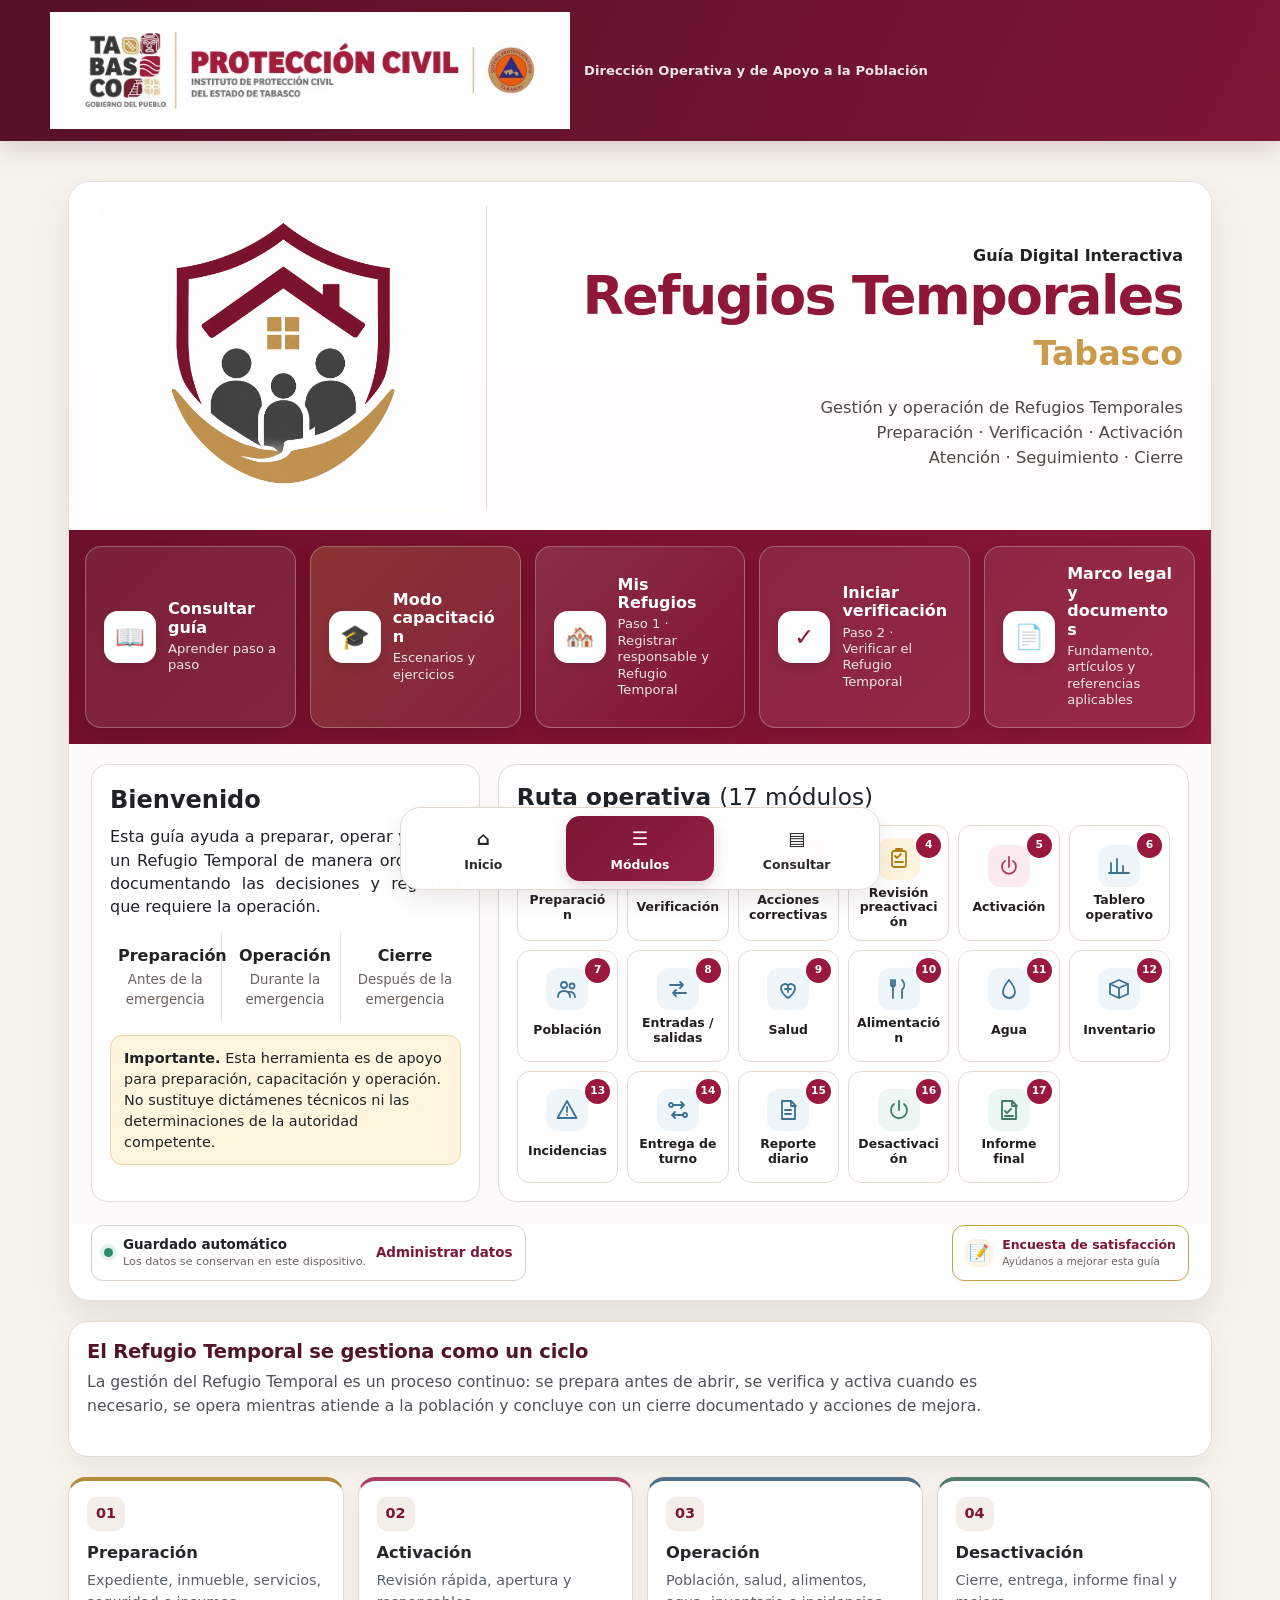
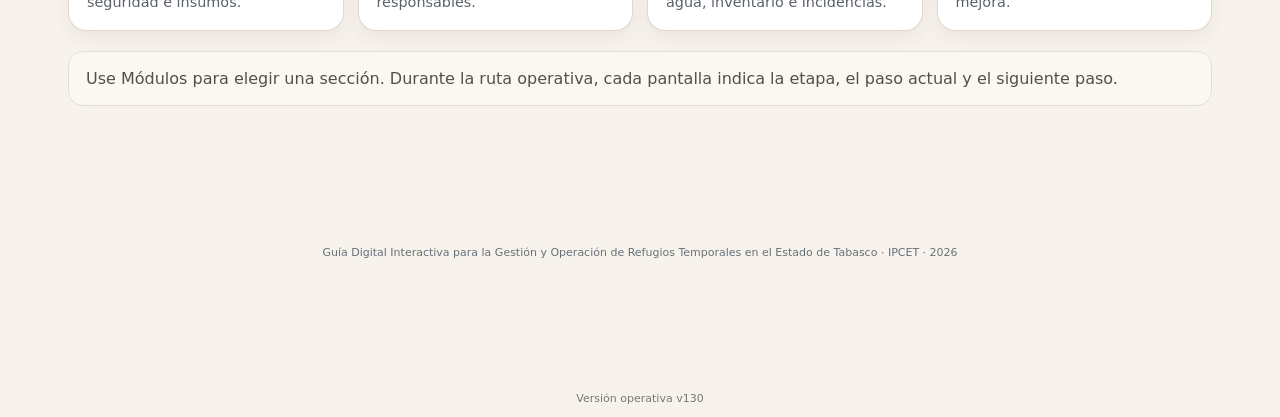
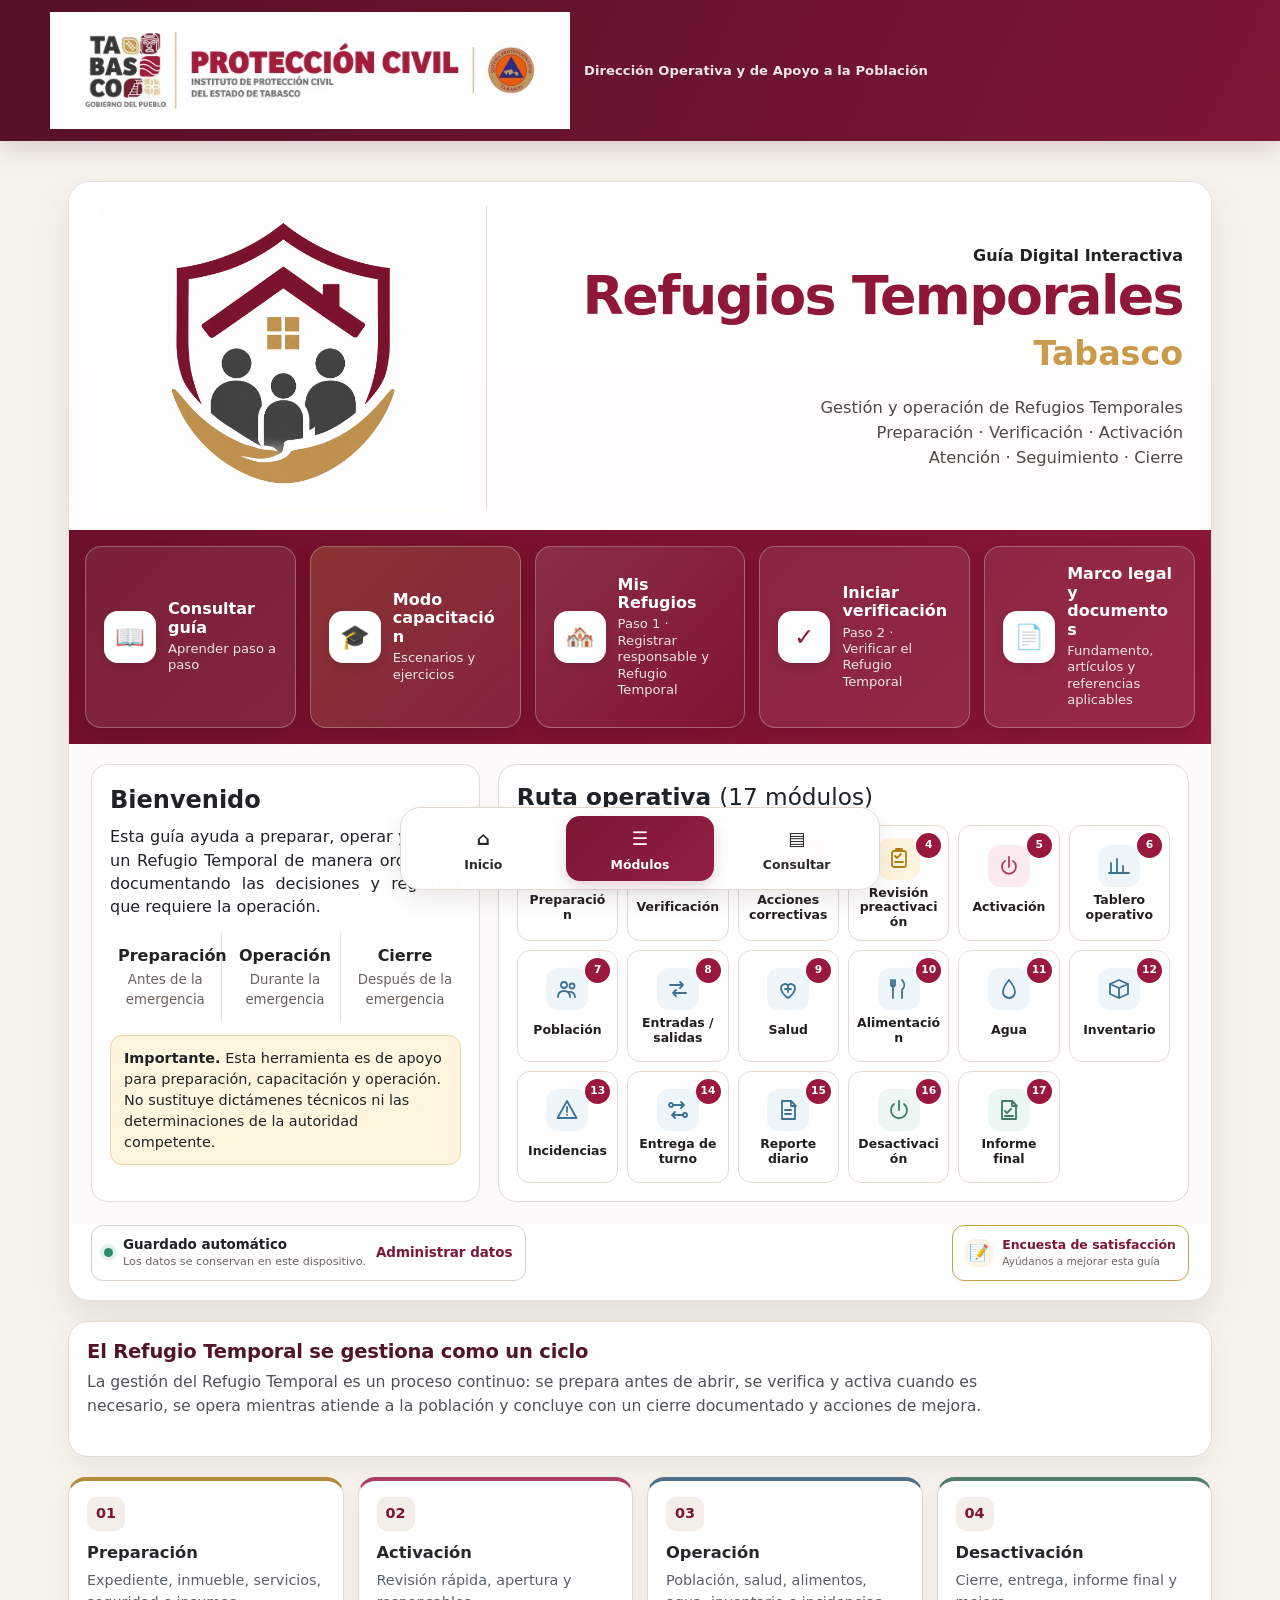
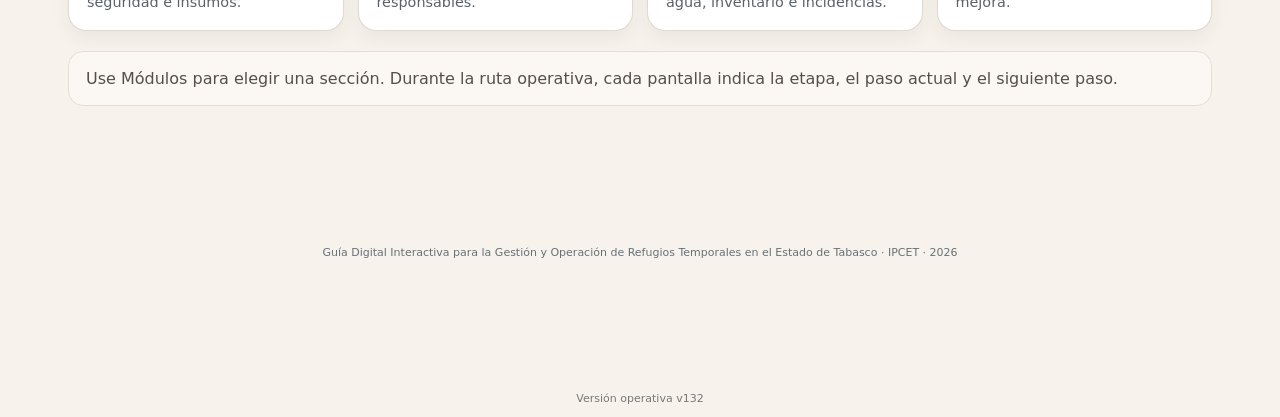
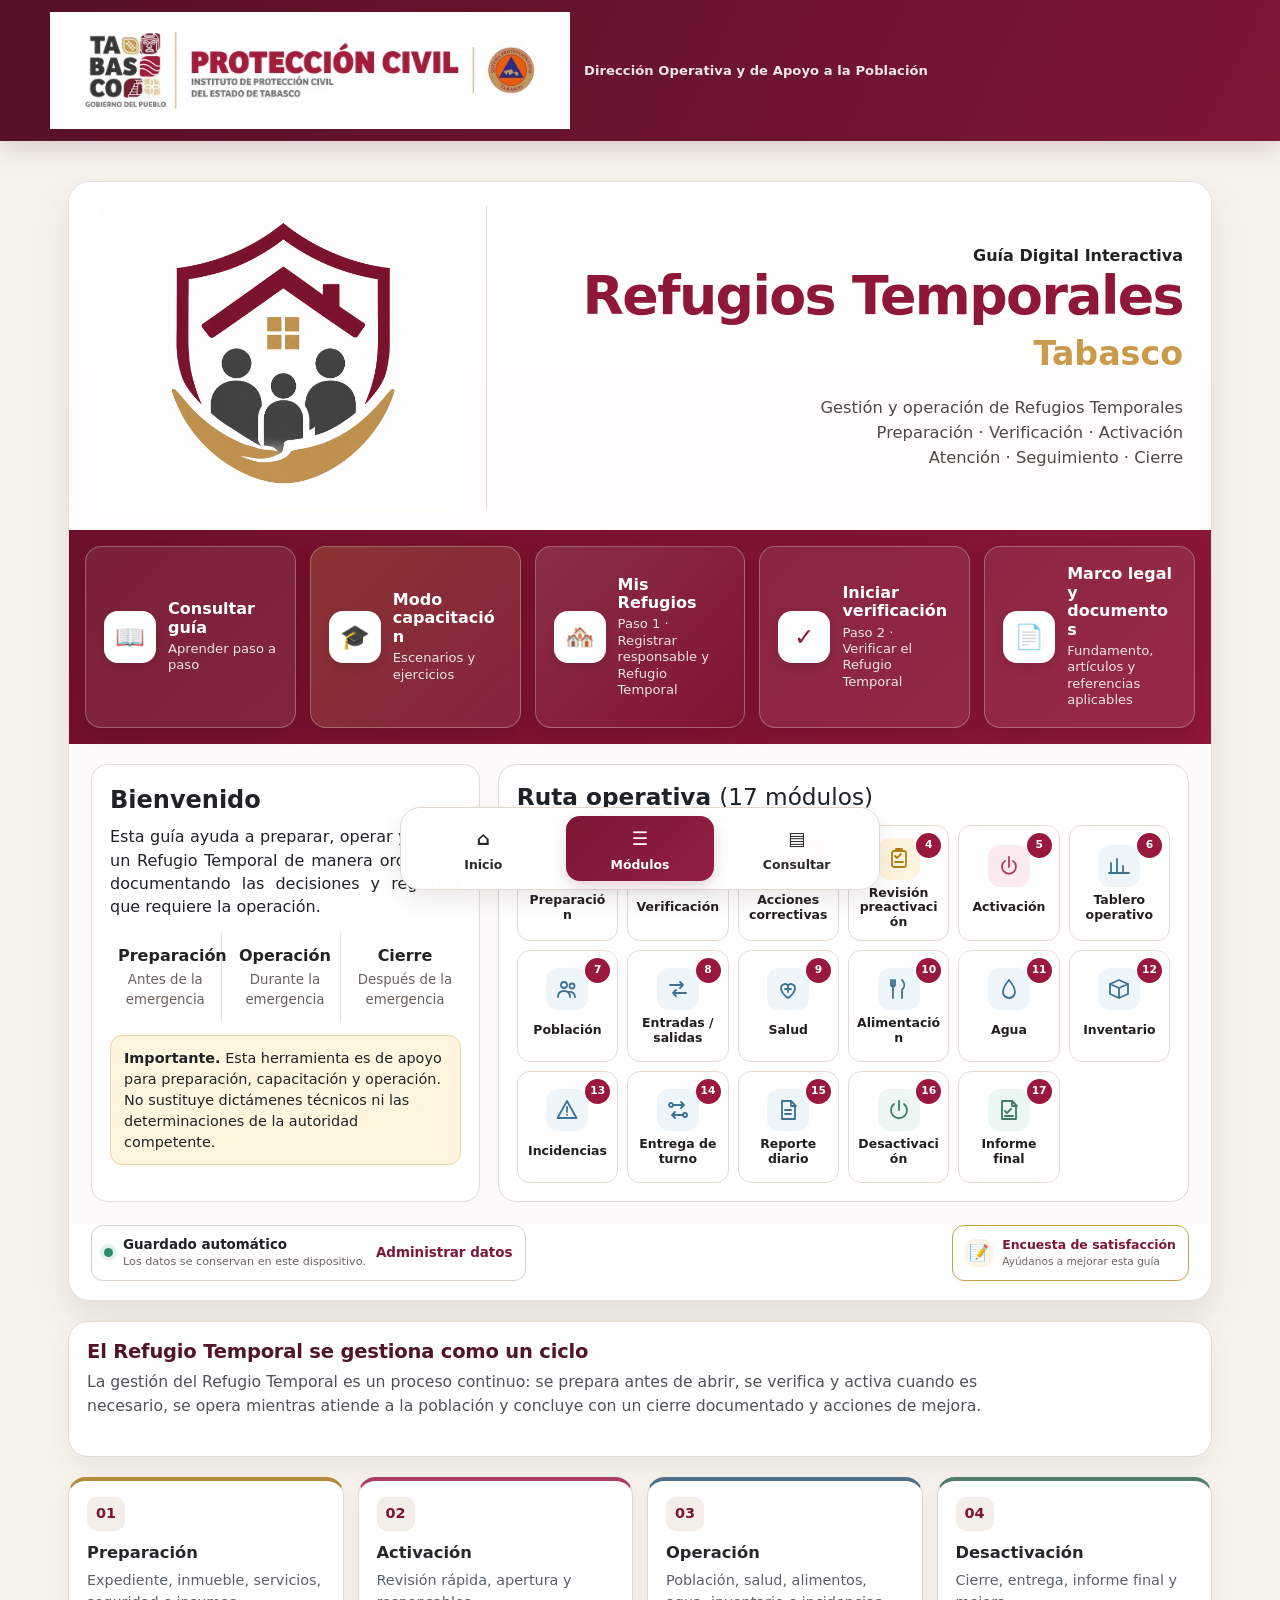
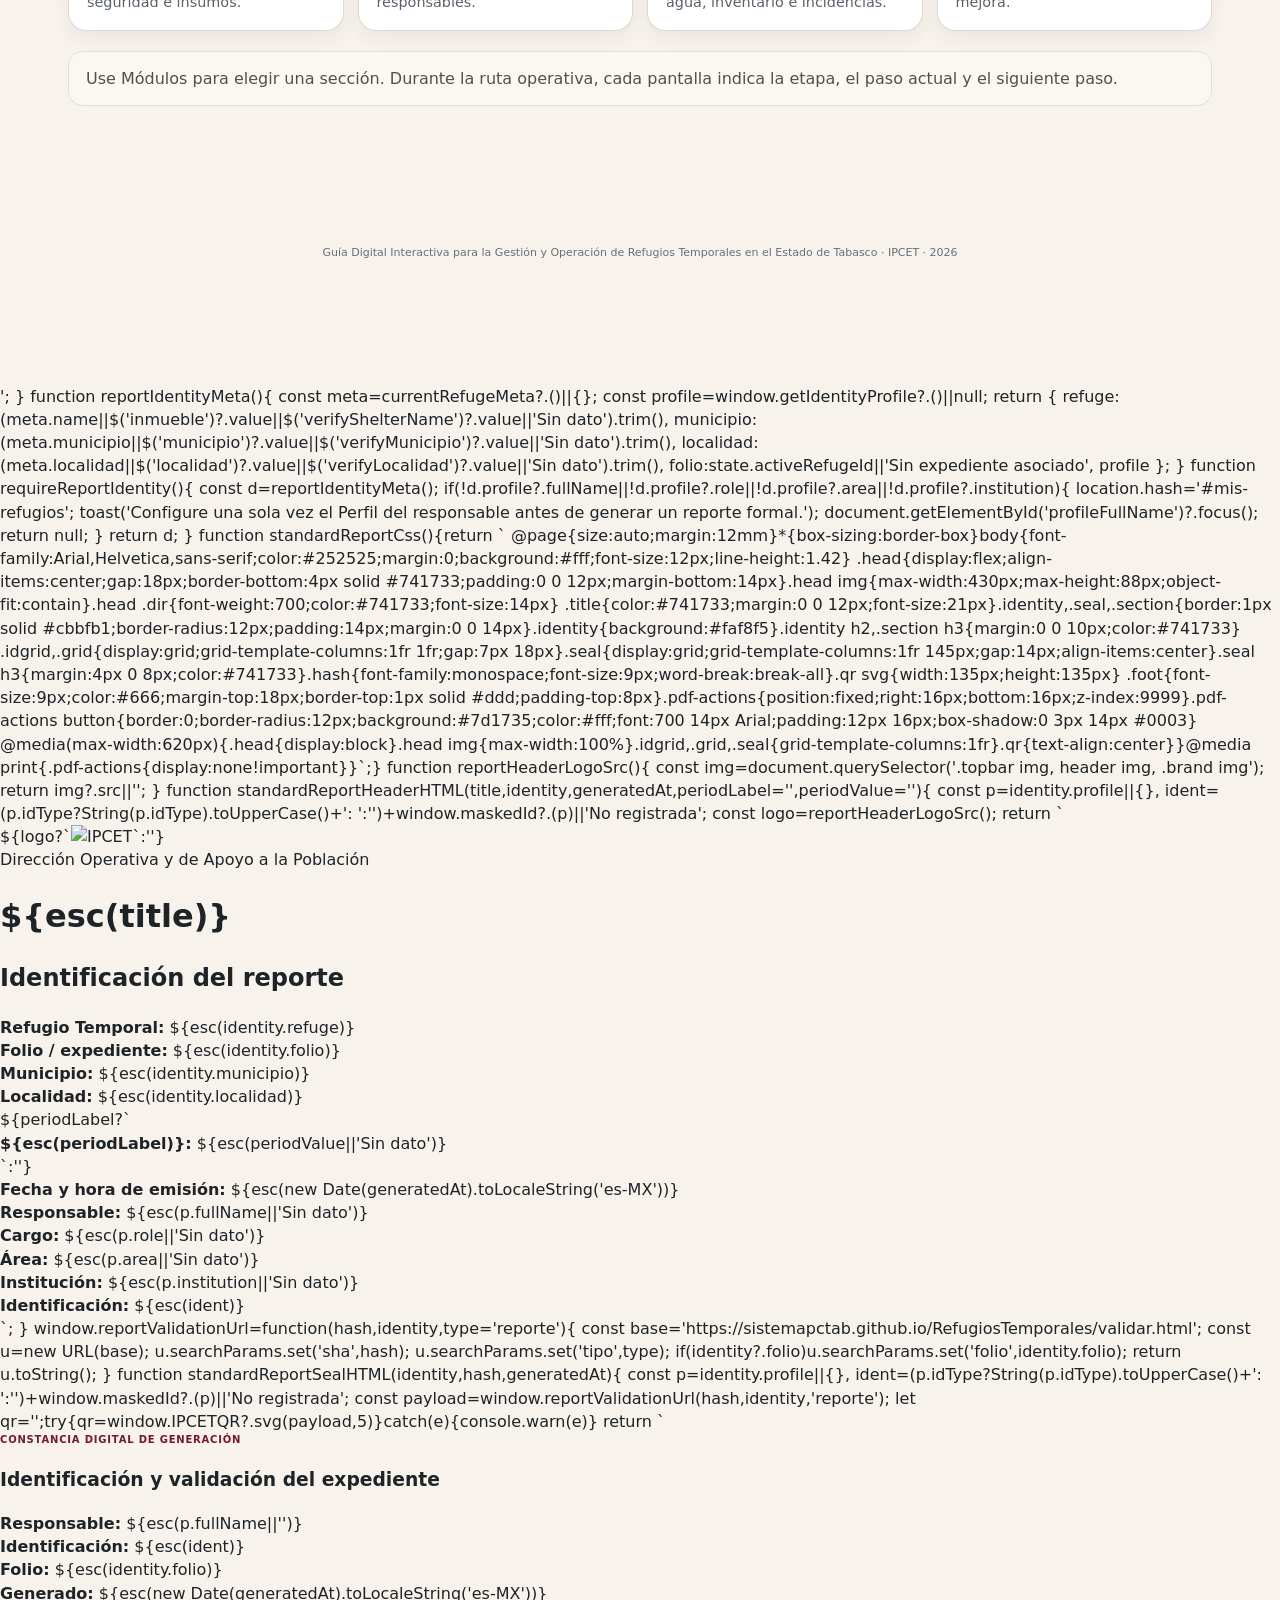
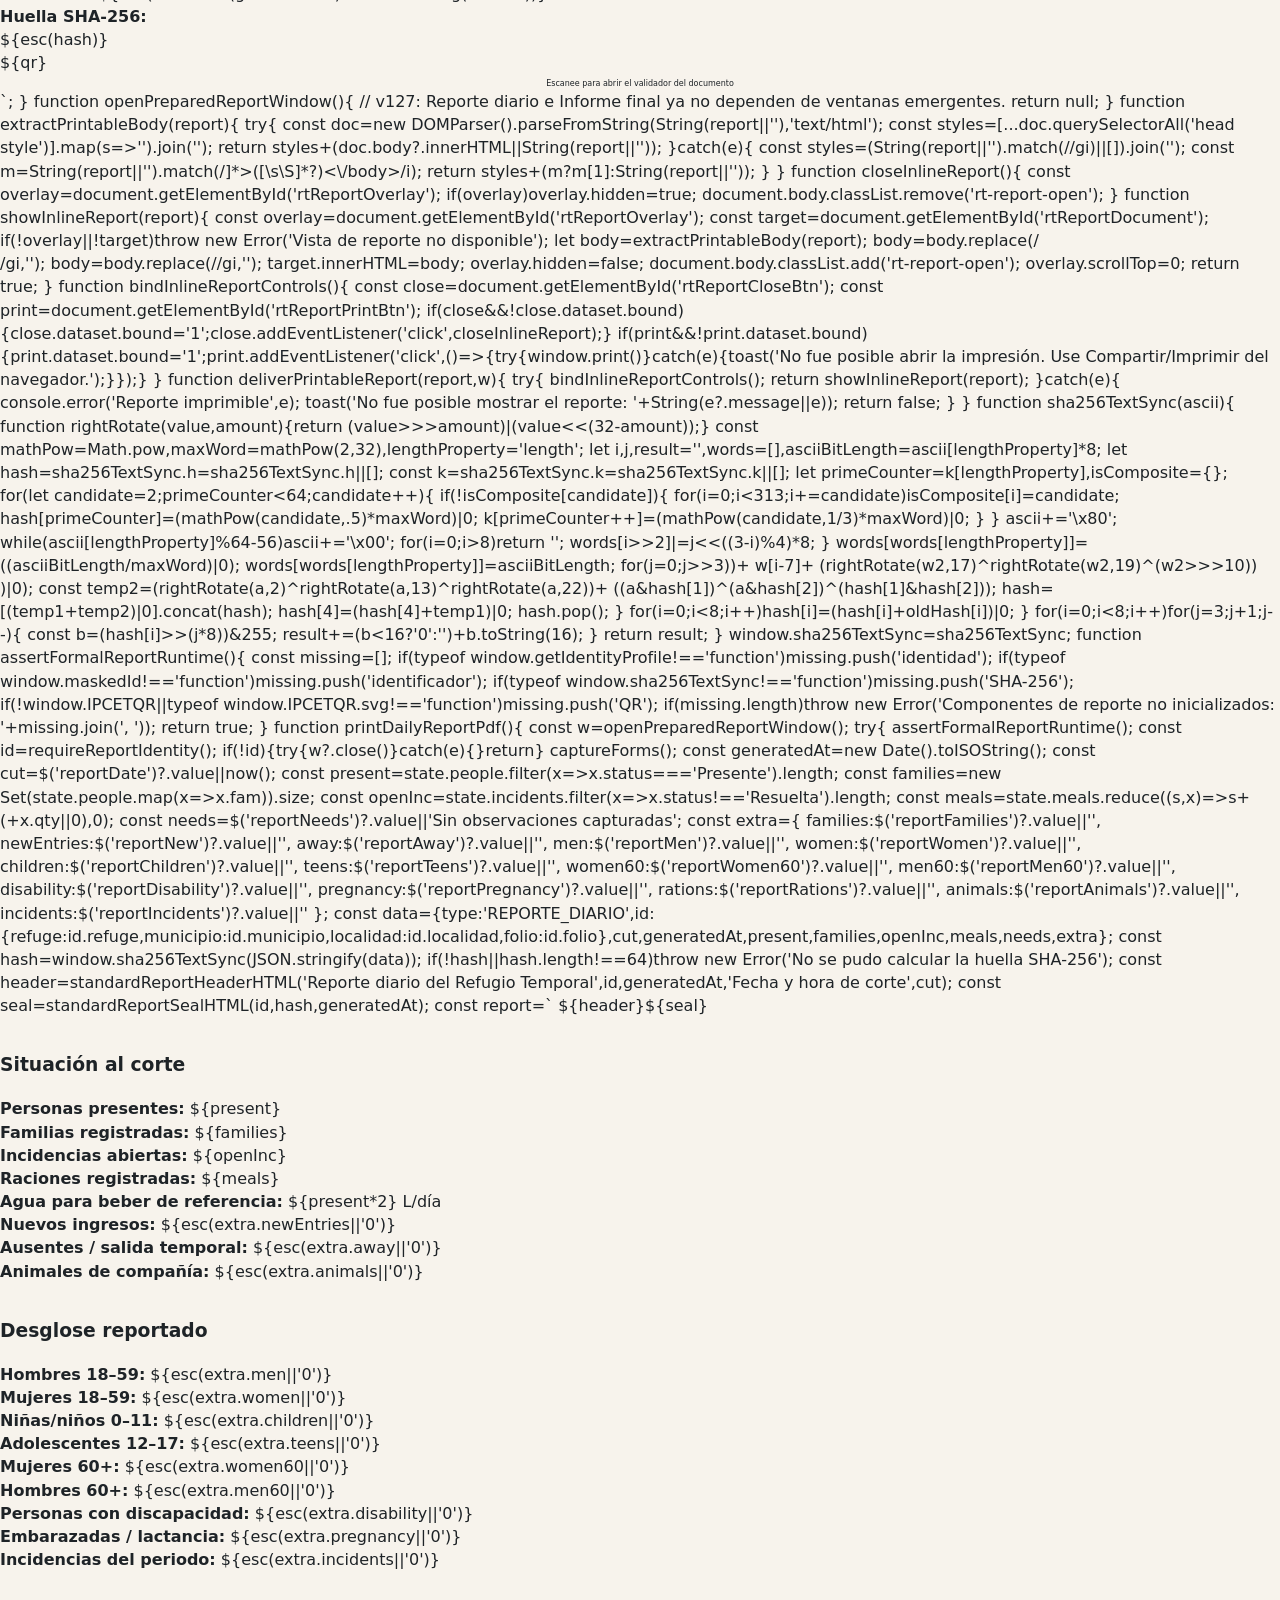
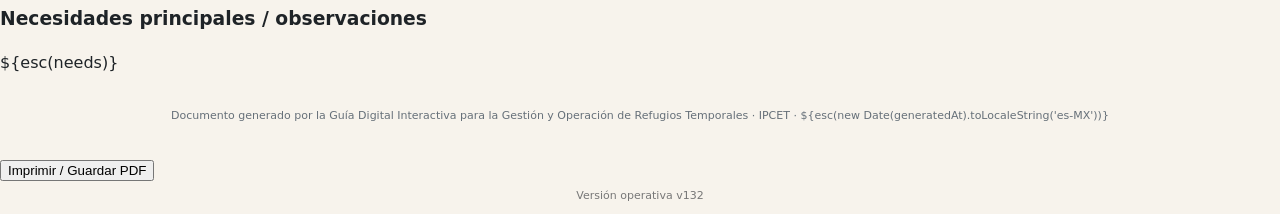
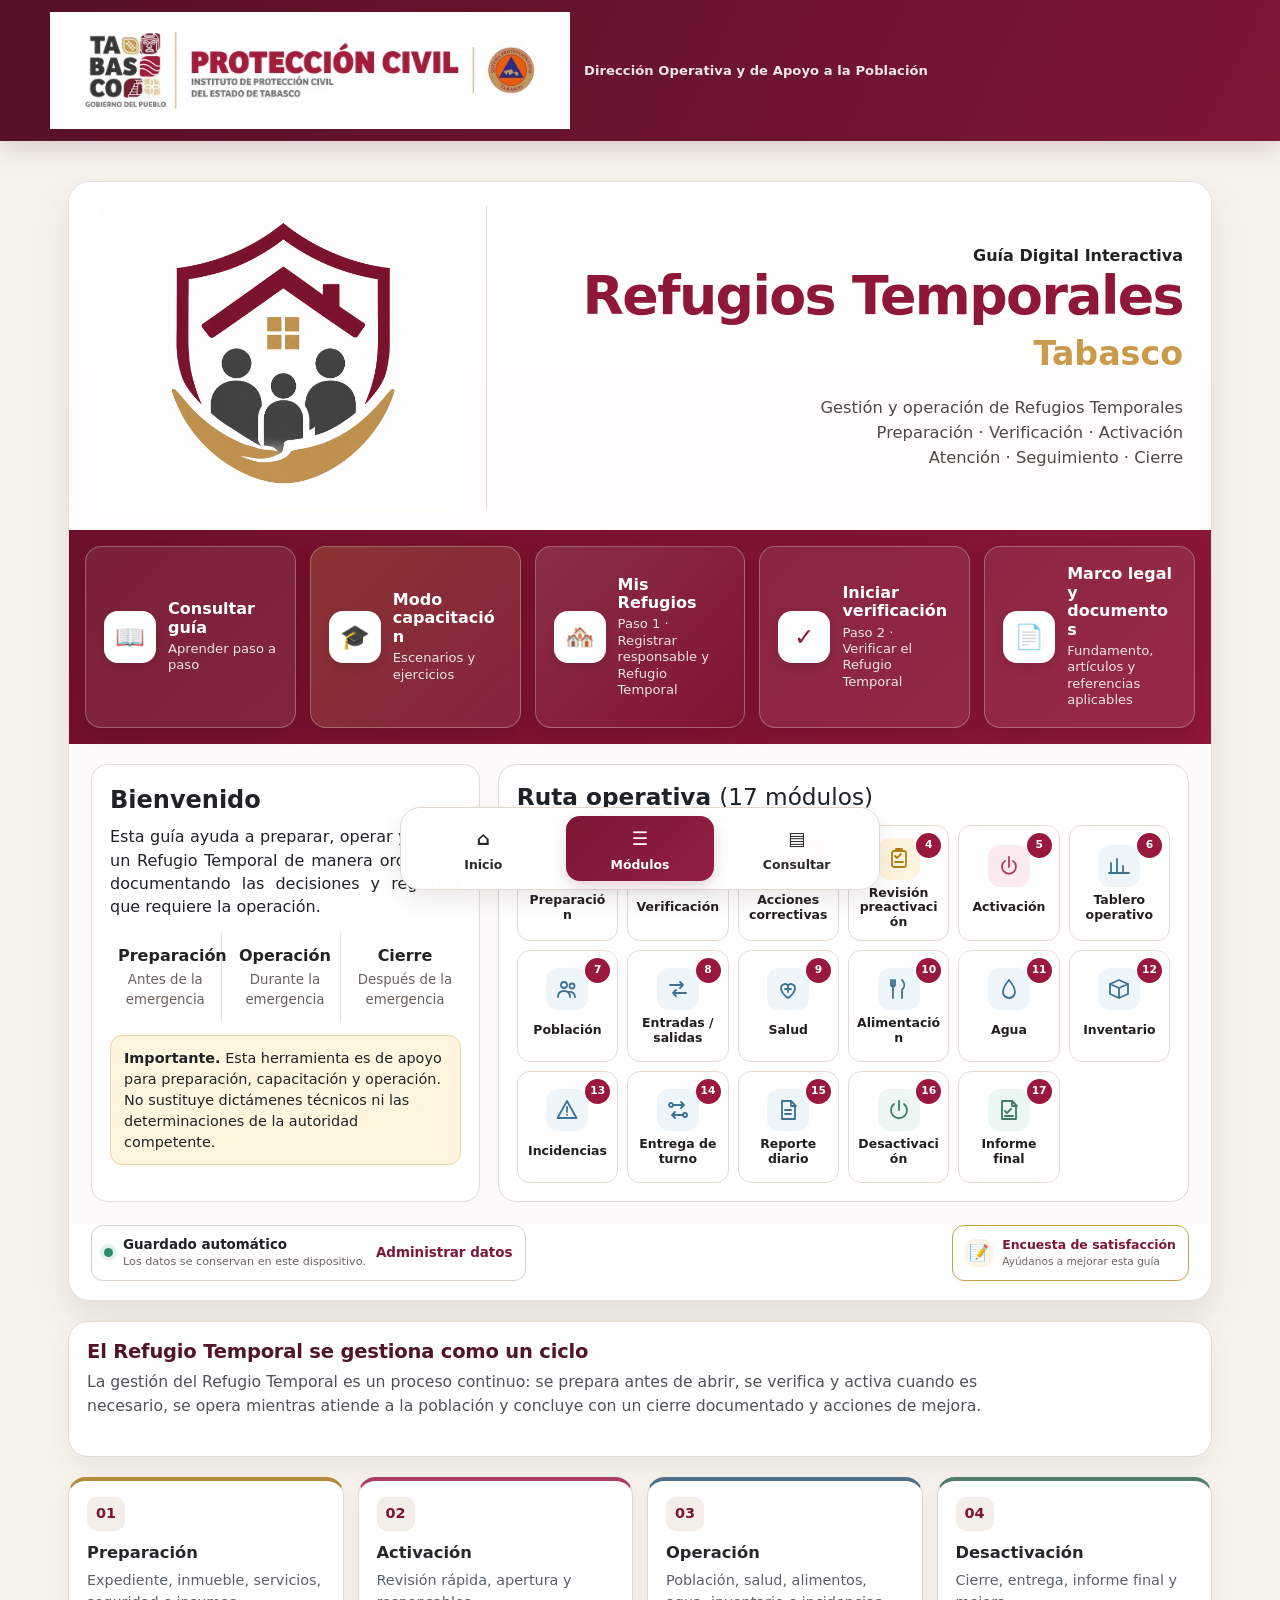
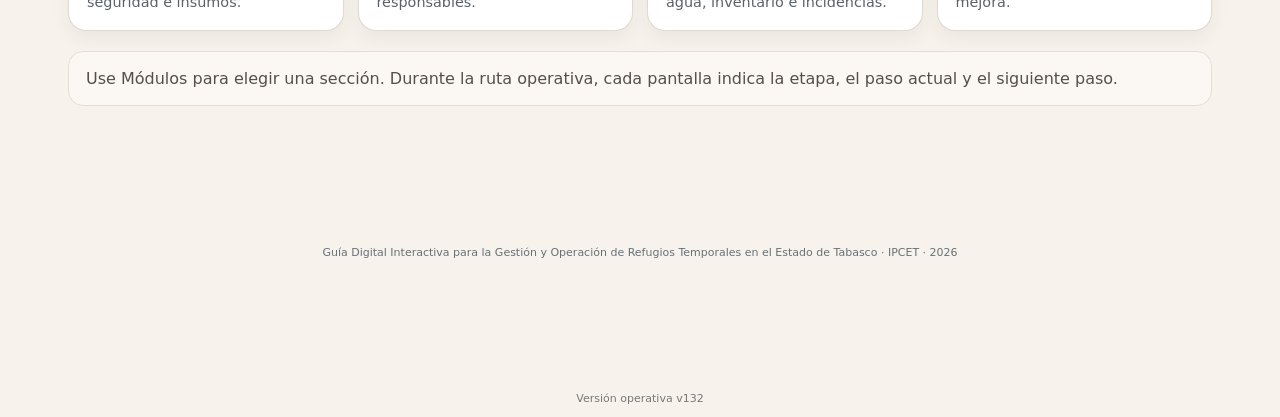
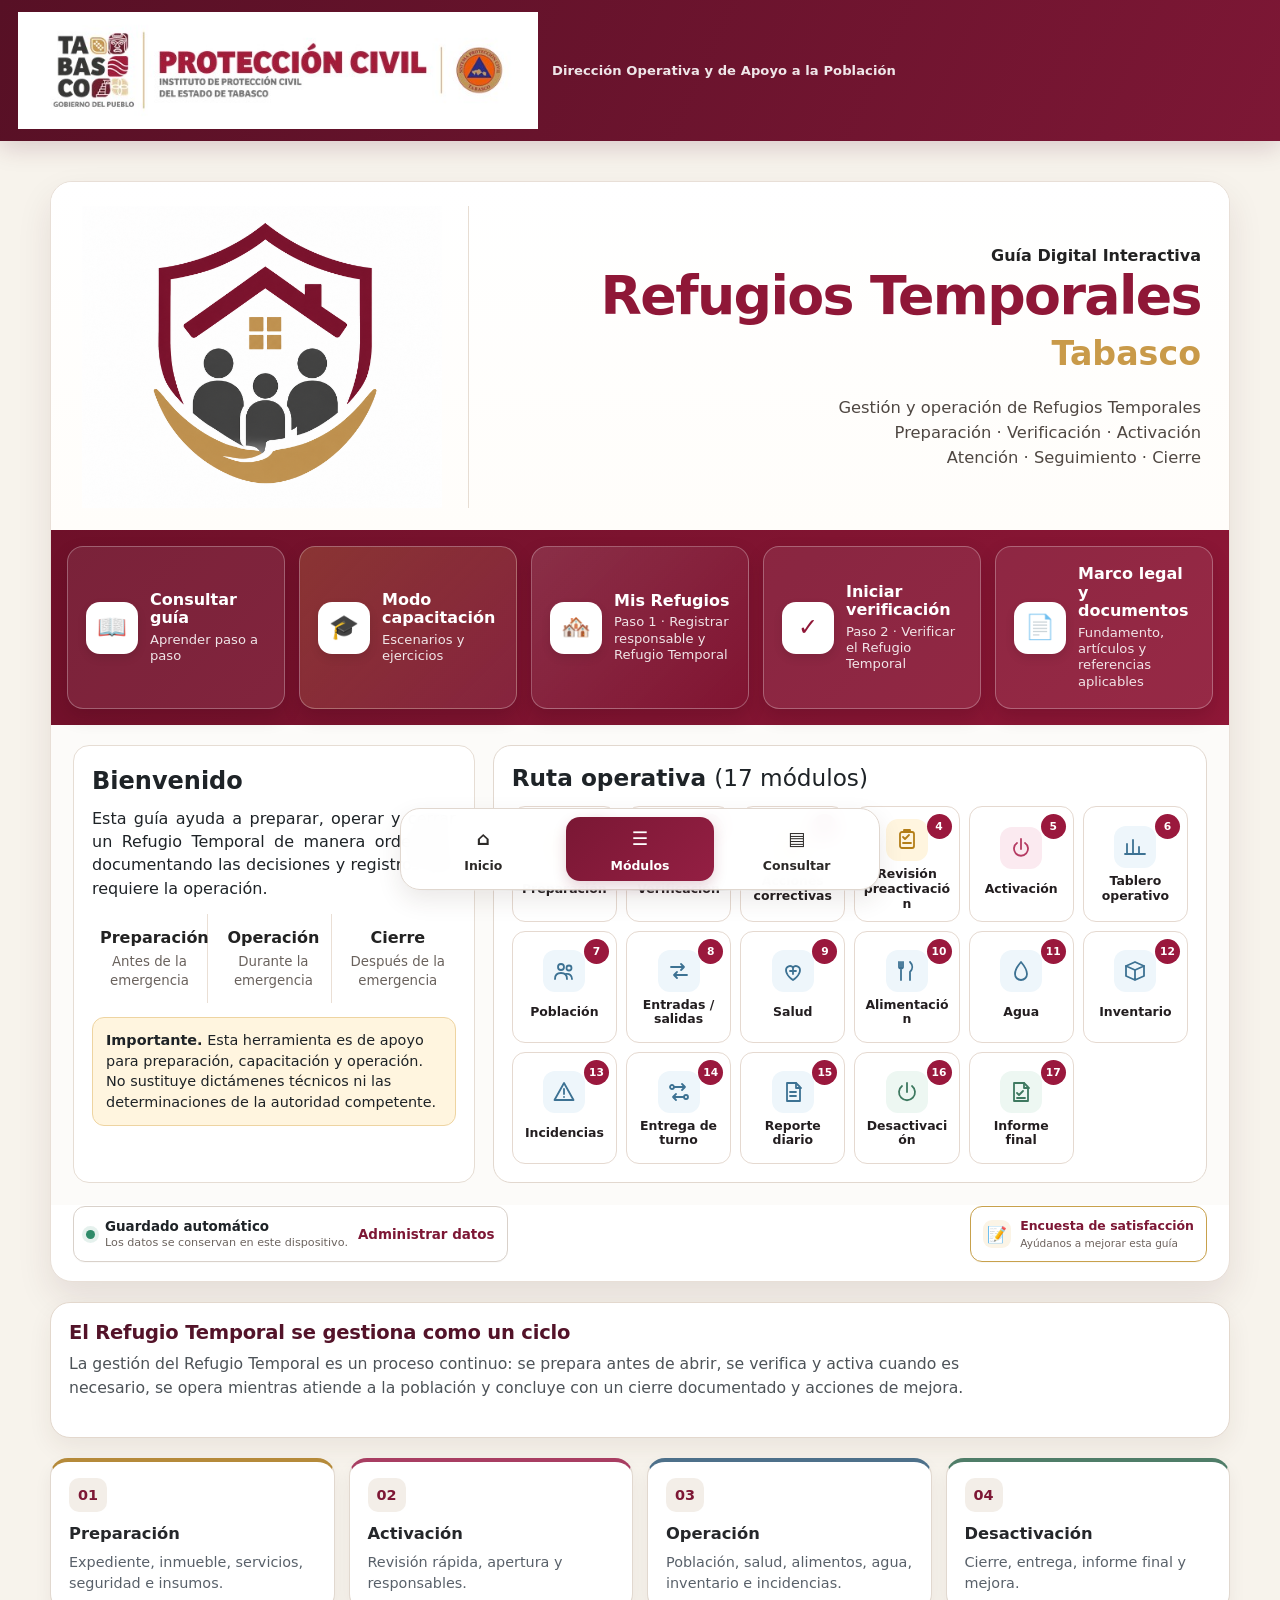
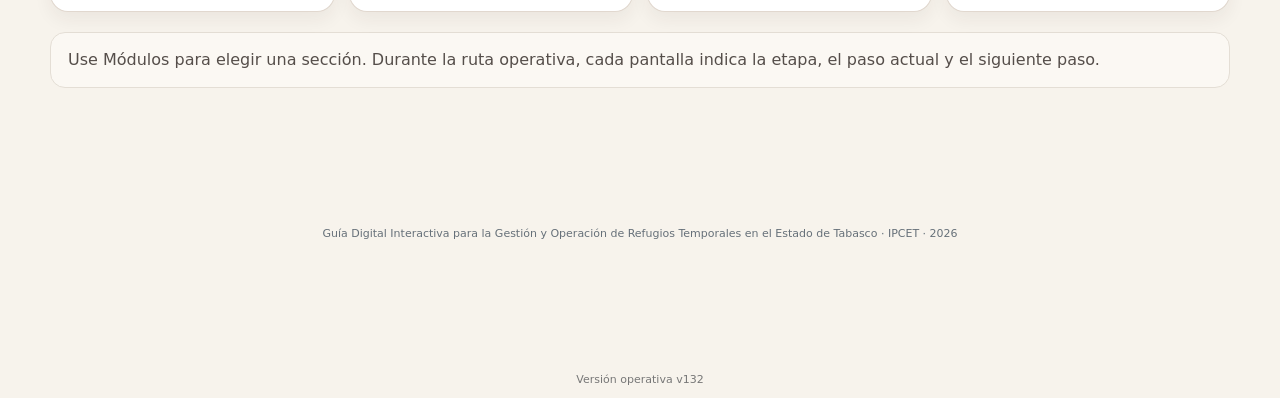
